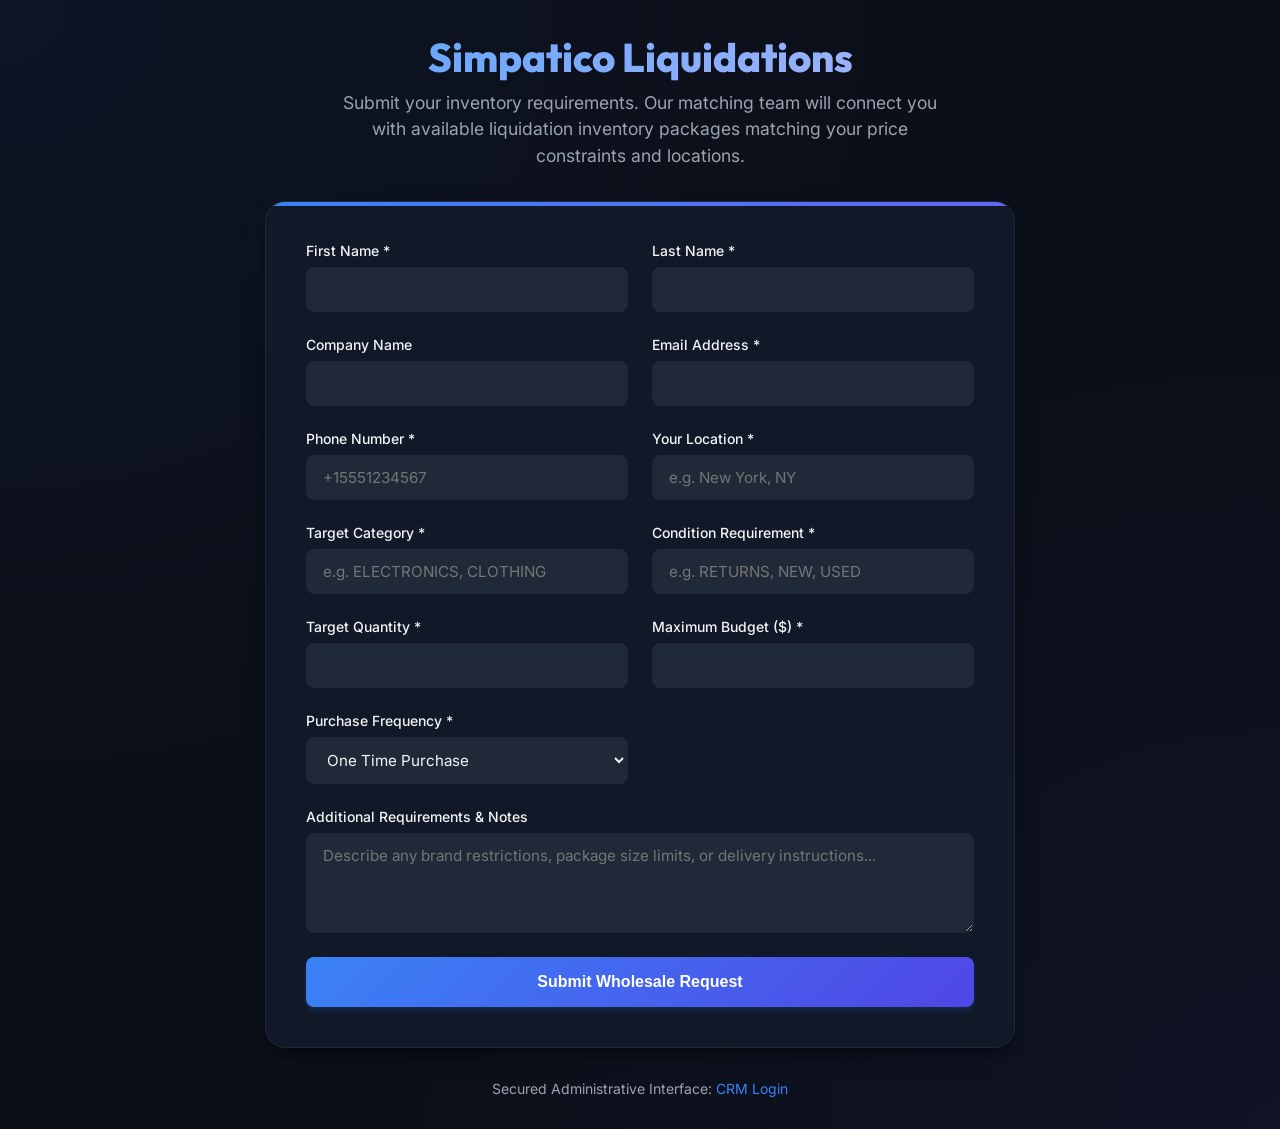
==== src/main/resources/static/index.html @ 5948279e "feat: add admin CRM dashboard and public landing page request form" ====
<!DOCTYPE html>
<html lang="en">
<head>
    <meta charset="UTF-8">
    <meta name="viewport" content="width=device-width, initial-scale=1.0">
    <title>Simpatico Liquidations - Wholesale Inventory Request</title>
    <!-- Modern Google Typography -->
    <link rel="preconnect" href="https://fonts.googleapis.com">
    <link rel="preconnect" href="https://fonts.gstatic.com" crossorigin>
    <link href="https://fonts.googleapis.com/css2?family=Inter:wght@300;400;500;600;700&family=Outfit:wght@400;500;600;700;800&display=swap" rel="stylesheet">
    <style>
        :root {
            --bg-color: #0b0f19;
            --card-bg: #111827;
            --card-border: #1f2937;
            --accent-primary: #3b82f6;
            --accent-glow: rgba(59, 130, 246, 0.15);
            --text-primary: #f3f4f6;
            --text-secondary: #9ca3af;
            --input-bg: #1f2937;
            --success-color: #10b981;
            --error-color: #ef4444;
        }

        * {
            box-sizing: border-box;
            margin: 0;
            padding: 0;
        }

        body {
            font-family: 'Inter', sans-serif;
            background-color: var(--bg-color);
            color: var(--text-primary);
            min-height: 100vh;
            display: flex;
            flex-direction: column;
            align-items: center;
            justify-content: center;
            padding: 2rem 1rem;
            background-image: 
                radial-gradient(at 0% 0%, rgba(59, 130, 246, 0.05) 0px, transparent 50%),
                radial-gradient(at 100% 100%, rgba(99, 102, 241, 0.05) 0px, transparent 50%);
        }

        header {
            text-align: center;
            margin-bottom: 2rem;
            max-width: 600px;
        }

        header h1 {
            font-family: 'Outfit', sans-serif;
            font-size: 2.5rem;
            font-weight: 800;
            background: linear-gradient(135deg, #60a5fa, #a5b4fc);
            -webkit-background-clip: text;
            -webkit-text-fill-color: transparent;
            margin-bottom: 0.5rem;
        }

        header p {
            color: var(--text-secondary);
            font-size: 1.1rem;
            line-height: 1.5;
        }

        .container {
            width: 100%;
            max-width: 750px;
            background-color: var(--card-bg);
            border: 1px solid var(--card-border);
            border-radius: 1.25rem;
            padding: 2.5rem;
            box-shadow: 0 10px 25px -5px rgba(0, 0, 0, 0.3), 0 8px 10px -6px rgba(0, 0, 0, 0.3);
            position: relative;
            overflow: hidden;
        }

        .container::before {
            content: '';
            position: absolute;
            top: 0;
            left: 0;
            width: 100%;
            height: 4px;
            background: linear-gradient(90deg, var(--accent-primary), #6366f1);
        }

        form {
            display: grid;
            grid-template-columns: 1fr 1fr;
            gap: 1.5rem;
        }

        .full-width {
            grid-column: span 2;
        }

        .form-group {
            display: flex;
            flex-direction: column;
            gap: 0.5rem;
        }

        label {
            font-size: 0.875rem;
            font-weight: 500;
            color: var(--text-primary);
        }

        input, select, textarea {
            background-color: var(--input-bg);
            border: 1px solid var(--card-border);
            border-radius: 0.5rem;
            padding: 0.75rem 1rem;
            color: var(--text-primary);
            font-family: inherit;
            font-size: 0.95rem;
            transition: all 0.2s ease-in-out;
            outline: none;
            width: 100%;
        }

        input:focus, select:focus, textarea:focus {
            border-color: var(--accent-primary);
            box-shadow: 0 0 0 3px var(--accent-glow);
        }

        textarea {
            resize: vertical;
            min-height: 100px;
        }

        /* Hidden Honeypot Field for Spam Protection */
        .hidden-honeypot {
            display: none !important;
            visibility: hidden !important;
        }

        button[type="submit"] {
            background: linear-gradient(135deg, var(--accent-primary), #4f46e5);
            color: white;
            border: none;
            border-radius: 0.5rem;
            padding: 1rem;
            font-size: 1rem;
            font-weight: 600;
            cursor: pointer;
            transition: opacity 0.2s ease-in-out, transform 0.1s ease-in-out;
            box-shadow: 0 4px 6px -1px rgba(59, 130, 246, 0.2);
        }

        button[type="submit"]:hover {
            opacity: 0.95;
        }

        button[type="submit"]:active {
            transform: scale(0.98);
        }

        .status-message {
            margin-top: 1.5rem;
            padding: 1rem;
            border-radius: 0.5rem;
            font-weight: 500;
            display: none;
            text-align: center;
        }

        .status-message.success {
            background-color: rgba(16, 185, 129, 0.1);
            color: var(--success-color);
            border: 1px solid rgba(16, 185, 129, 0.2);
            display: block;
        }

        .status-message.error {
            background-color: rgba(239, 68, 68, 0.1);
            color: var(--error-color);
            border: 1px solid rgba(239, 68, 68, 0.2);
            display: block;
        }

        footer {
            margin-top: 2rem;
            text-align: center;
            font-size: 0.875rem;
            color: var(--text-secondary);
        }

        footer a {
            color: var(--accent-primary);
            text-decoration: none;
        }

        footer a:hover {
            text-decoration: underline;
        }

        @media (max-width: 600px) {
            form {
                grid-template-columns: 1fr;
            }
            .full-width {
                grid-column: span 1;
            }
            .container {
                padding: 1.5rem;
            }
        }
    </style>
</head>
<body>

    <header>
        <h1>Simpatico Liquidations</h1>
        <p>Submit your inventory requirements. Our matching team will connect you with available liquidation inventory packages matching your price constraints and locations.</p>
    </header>

    <div class="container">
        <form id="publicLeadForm">
            <div class="form-group">
                <label for="firstName">First Name *</label>
                <input type="text" id="firstName" name="firstName" required maxlength="100">
            </div>

            <div class="form-group">
                <label for="lastName">Last Name *</label>
                <input type="text" id="lastName" name="lastName" required maxlength="100">
            </div>

            <div class="form-group">
                <label for="company">Company Name</label>
                <input type="text" id="company" name="company" maxlength="150">
            </div>

            <div class="form-group">
                <label for="email">Email Address *</label>
                <input type="email" id="email" name="email" required>
            </div>

            <div class="form-group">
                <label for="phone">Phone Number *</label>
                <input type="text" id="phone" name="phone" required placeholder="+15551234567">
            </div>

            <div class="form-group">
                <label for="location">Your Location *</label>
                <input type="text" id="location" name="location" required placeholder="e.g. New York, NY" maxlength="200">
            </div>

            <div class="form-group">
                <label for="inventoryCategory">Target Category *</label>
                <input type="text" id="inventoryCategory" name="inventoryCategory" required placeholder="e.g. ELECTRONICS, CLOTHING" maxlength="100">
            </div>

            <div class="form-group">
                <label for="inventoryCondition">Condition Requirement *</label>
                <input type="text" id="inventoryCondition" name="inventoryCondition" required placeholder="e.g. RETURNS, NEW, USED" maxlength="100">
            </div>

            <div class="form-group">
                <label for="quantity">Target Quantity *</label>
                <input type="number" id="quantity" name="quantity" required min="1">
            </div>

            <div class="form-group">
                <label for="budget">Maximum Budget ($) *</label>
                <input type="number" id="budget" name="budget" required min="1">
            </div>

            <div class="form-group">
                <label for="purchaseFrequency">Purchase Frequency *</label>
                <select id="purchaseFrequency" name="purchaseFrequency" required>
                    <option value="ONE_TIME">One Time Purchase</option>
                    <option value="WEEKLY">Weekly Purchases</option>
                    <option value="MONTHLY">Monthly Purchases</option>
                    <option value="ONGOING">Ongoing Contract</option>
                </select>
            </div>

            <!-- Honeypot field (hidden from users, bot traps) -->
            <div class="form-group hidden-honeypot">
                <label for="faxNumber">Fax Number</label>
                <input type="text" id="faxNumber" name="faxNumber" tabindex="-1" autocomplete="off">
            </div>

            <div class="form-group full-width">
                <label for="additionalRequirements">Additional Requirements & Notes</label>
                <textarea id="additionalRequirements" name="additionalRequirements" placeholder="Describe any brand restrictions, package size limits, or delivery instructions..."></textarea>
            </div>

            <button type="submit" class="full-width">Submit Wholesale Request</button>
        </form>

        <div id="statusMessage" class="status-message"></div>
    </div>

    <footer>
        <p>Secured Administrative Interface: <a href="/admin/index.html">CRM Login</a></p>
    </footer>

    <script>
        document.getElementById('publicLeadForm').addEventListener('submit', async function(e) {
            e.preventDefault();
            
            const statusDiv = document.getElementById('statusMessage');
            statusDiv.className = 'status-message';
            statusDiv.style.display = 'none';

            const payload = {
                firstName: document.getElementById('firstName').value.trim(),
                lastName: document.getElementById('lastName').value.trim(),
                company: document.getElementById('company').value.trim(),
                email: document.getElementById('email').value.trim(),
                phone: document.getElementById('phone').value.trim(),
                location: document.getElementById('location').value.trim(),
                inventoryCategory: document.getElementById('inventoryCategory').value.trim(),
                inventoryCondition: document.getElementById('inventoryCondition').value.trim(),
                quantity: parseInt(document.getElementById('quantity').value, 10),
                budget: parseFloat(document.getElementById('budget').value),
                purchaseFrequency: document.getElementById('purchaseFrequency').value,
                additionalRequirements: document.getElementById('additionalRequirements').value.trim(),
                faxNumber: document.getElementById('faxNumber').value.trim() // Honeypot
            };

            try {
                const response = await fetch('/api/public/leads', {
                    method: 'POST',
                    headers: {
                        'Content-Type': 'application/json'
                    },
                    body: JSON.stringify(payload)
                });

                const data = await response.json();

                if (response.ok) {
                    statusDiv.className = 'status-message success';
                    statusDiv.innerText = 'Request submitted successfully! Our matching team has received your wholesale requirements.';
                    document.getElementById('publicLeadForm').reset();
                } else {
                    statusDiv.className = 'status-message error';
                    statusDiv.innerText = data.message || 'Validation failed. Please verify your fields and submit again.';
                }
            } catch (err) {
                statusDiv.className = 'status-message error';
                statusDiv.innerText = 'Network error occurred. Please check your connection and try again.';
            }
        });
    </script>
</body>
</html>
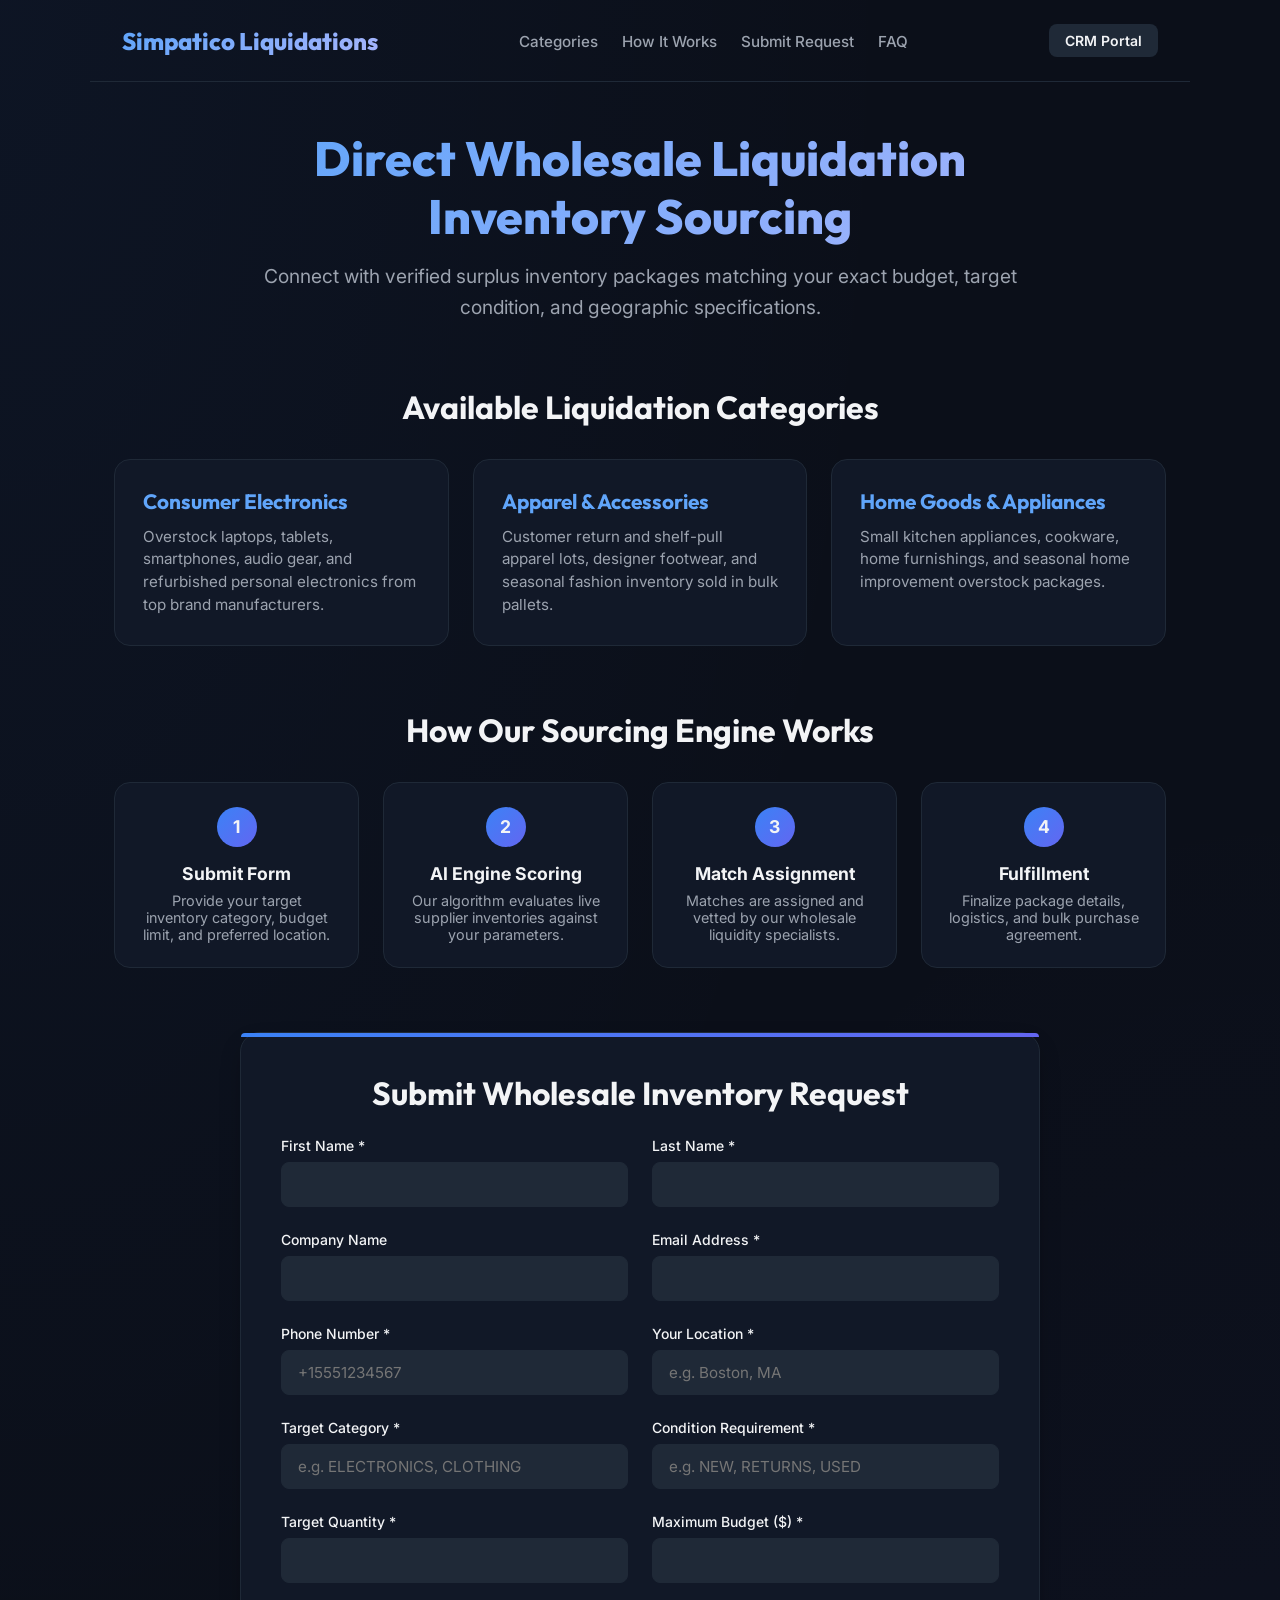
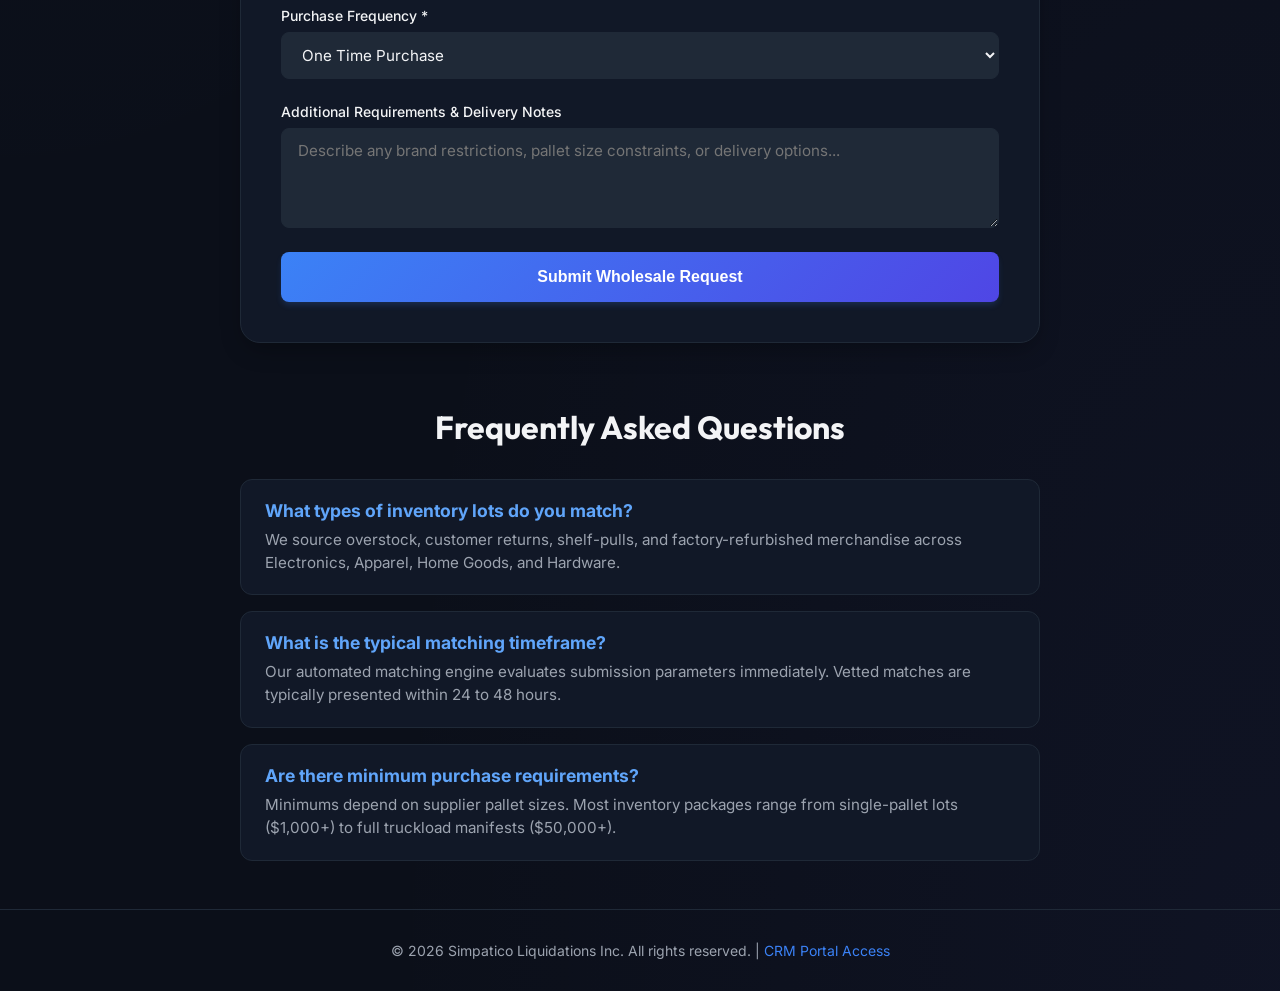
==== commit d9d45da3: "chore: deploy production website" ====
--- a/src/main/resources/static/index.html
+++ b/src/main/resources/static/index.html
@@ -3,11 +3,26 @@
 <head>
     <meta charset="UTF-8">
     <meta name="viewport" content="width=device-width, initial-scale=1.0">
-    <title>Simpatico Liquidations - Wholesale Inventory Request</title>
-    <!-- Modern Google Typography -->
+    <title>Simpatico Liquidations | Premium Wholesale Inventory & Liquidation Sourcing</title>
+    
+    <!-- Primary Meta Tags & SEO -->
+    <meta name="title" content="Simpatico Liquidations | Premium Wholesale Inventory & Liquidation Sourcing">
+    <meta name="description" content="Connect directly with verified wholesale liquidation packages. Submit your inventory constraints to access surplus electronics, apparel, and general merchandise at deep discount rates.">
+    <meta name="keywords" content="wholesale liquidations, surplus inventory, bulk electronics, overstock apparel, liquidation pallets, B2B inventory sourcing">
+    <meta name="robots" content="index, follow">
+    <link rel="canonical" href="https://simpaticoliquidations.com/">
+
+    <!-- Open Graph / Facebook -->
+    <meta property="og:type" content="website">
+    <meta property="og:url" content="https://simpaticoliquidations.com/">
+    <meta property="og:title" content="Simpatico Liquidations | Premium Wholesale Inventory Sourcing">
+    <meta property="og:description" content="Direct wholesale liquidation inventory sourcing for bulk buyers, distributors, and online retailers.">
+
+    <!-- Google Fonts -->
     <link rel="preconnect" href="https://fonts.googleapis.com">
     <link rel="preconnect" href="https://fonts.gstatic.com" crossorigin>
     <link href="https://fonts.googleapis.com/css2?family=Inter:wght@300;400;500;600;700&family=Outfit:wght@400;500;600;700;800&display=swap" rel="stylesheet">
+    
     <style>
         :root {
             --bg-color: #0b0f19;
@@ -36,48 +51,193 @@
             display: flex;
             flex-direction: column;
             align-items: center;
-            justify-content: center;
-            padding: 2rem 1rem;
+            padding: 0;
             background-image: 
                 radial-gradient(at 0% 0%, rgba(59, 130, 246, 0.05) 0px, transparent 50%),
                 radial-gradient(at 100% 100%, rgba(99, 102, 241, 0.05) 0px, transparent 50%);
         }
 
-        header {
-            text-align: center;
-            margin-bottom: 2rem;
-            max-width: 600px;
-        }
-
-        header h1 {
+        /* Navigation Bar */
+        nav {
+            width: 100%;
+            max-width: 1100px;
+            display: flex;
+            justify-content: space-between;
+            align-items: center;
+            padding: 1.5rem 2rem;
+            border-bottom: 1px solid var(--card-border);
+        }
+
+        .logo {
             font-family: 'Outfit', sans-serif;
-            font-size: 2.5rem;
+            font-size: 1.5rem;
             font-weight: 800;
             background: linear-gradient(135deg, #60a5fa, #a5b4fc);
             -webkit-background-clip: text;
             -webkit-text-fill-color: transparent;
-            margin-bottom: 0.5rem;
+            text-decoration: none;
+        }
+
+        .nav-links {
+            display: flex;
+            gap: 1.5rem;
+            list-style: none;
+        }
+
+        .nav-links a {
+            color: var(--text-secondary);
+            text-decoration: none;
+            font-size: 0.95rem;
+            font-weight: 500;
+            transition: color 0.2s ease;
+        }
+
+        .nav-links a:hover {
+            color: var(--text-primary);
+        }
+
+        .nav-btn {
+            background-color: var(--card-border);
+            color: var(--text-primary);
+            padding: 0.5rem 1rem;
+            border-radius: 0.5rem;
+            text-decoration: none;
+            font-size: 0.875rem;
+            font-weight: 600;
+            transition: background 0.2s ease;
+        }
+
+        .nav-btn:hover {
+            background-color: var(--accent-primary);
+        }
+
+        /* Main Container */
+        main {
+            width: 100%;
+            max-width: 1100px;
+            padding: 3rem 1.5rem;
+            display: flex;
+            flex-direction: column;
+            gap: 4rem;
+        }
+
+        header {
+            text-align: center;
+            max-width: 800px;
+            margin: 0 auto;
+        }
+
+        header h1 {
+            font-family: 'Outfit', sans-serif;
+            font-size: 3rem;
+            font-weight: 800;
+            line-height: 1.2;
+            background: linear-gradient(135deg, #60a5fa, #a5b4fc);
+            -webkit-background-clip: text;
+            -webkit-text-fill-color: transparent;
+            margin-bottom: 1rem;
         }
 
         header p {
             color: var(--text-secondary);
+            font-size: 1.2rem;
+            line-height: 1.6;
+        }
+
+        /* Category Grid Section */
+        .section-title {
+            font-family: 'Outfit', sans-serif;
+            font-size: 2rem;
+            font-weight: 700;
+            text-align: center;
+            margin-bottom: 2rem;
+        }
+
+        .grid-3 {
+            display: grid;
+            grid-template-columns: repeat(auto-fit, minmax(300px, 1fr));
+            gap: 1.5rem;
+        }
+
+        .card {
+            background-color: var(--card-bg);
+            border: 1px solid var(--card-border);
+            border-radius: 1rem;
+            padding: 1.75rem;
+            transition: transform 0.2s ease, border-color 0.2s ease;
+        }
+
+        .card:hover {
+            transform: translateY(-4px);
+            border-color: var(--accent-primary);
+        }
+
+        .card h3 {
+            font-family: 'Outfit', sans-serif;
+            font-size: 1.3rem;
+            margin-bottom: 0.75rem;
+            color: #60a5fa;
+        }
+
+        .card p {
+            color: var(--text-secondary);
+            font-size: 0.95rem;
+            line-height: 1.5;
+        }
+
+        /* Process Steps Section */
+        .steps-grid {
+            display: grid;
+            grid-template-columns: repeat(auto-fit, minmax(220px, 1fr));
+            gap: 1.5rem;
+        }
+
+        .step-card {
+            background-color: var(--card-bg);
+            border: 1px solid var(--card-border);
+            border-radius: 1rem;
+            padding: 1.5rem;
+            text-align: center;
+            position: relative;
+        }
+
+        .step-number {
+            width: 40px;
+            height: 40px;
+            background: linear-gradient(135deg, var(--accent-primary), #6366f1);
+            border-radius: 50%;
+            display: flex;
+            align-items: center;
+            justify-content: center;
+            font-weight: 700;
             font-size: 1.1rem;
-            line-height: 1.5;
-        }
-
-        .container {
-            width: 100%;
-            max-width: 750px;
+            margin: 0 auto 1rem auto;
+        }
+
+        .step-card h4 {
+            font-size: 1.1rem;
+            margin-bottom: 0.5rem;
+        }
+
+        .step-card p {
+            color: var(--text-secondary);
+            font-size: 0.9rem;
+        }
+
+        /* Form Container */
+        .form-section {
             background-color: var(--card-bg);
             border: 1px solid var(--card-border);
             border-radius: 1.25rem;
             padding: 2.5rem;
-            box-shadow: 0 10px 25px -5px rgba(0, 0, 0, 0.3), 0 8px 10px -6px rgba(0, 0, 0, 0.3);
+            box-shadow: 0 10px 25px -5px rgba(0, 0, 0, 0.3);
             position: relative;
-            overflow: hidden;
-        }
-
-        .container::before {
+            max-width: 800px;
+            margin: 0 auto;
+            width: 100%;
+        }
+
+        .form-section::before {
             content: '';
             position: absolute;
             top: 0;
@@ -85,6 +245,7 @@
             width: 100%;
             height: 4px;
             background: linear-gradient(90deg, var(--accent-primary), #6366f1);
+            border-radius: 1.25rem 1.25rem 0 0;
         }
 
         form {
@@ -132,7 +293,7 @@
             min-height: 100px;
         }
 
-        /* Hidden Honeypot Field for Spam Protection */
+        /* Hidden Honeypot Field */
         .hidden-honeypot {
             display: none !important;
             visibility: hidden !important;
@@ -182,11 +343,43 @@
             display: block;
         }
 
+        /* FAQ Section */
+        .faq-list {
+            display: flex;
+            flex-direction: column;
+            gap: 1rem;
+            max-width: 800px;
+            margin: 0 auto;
+            width: 100%;
+        }
+
+        .faq-item {
+            background-color: var(--card-bg);
+            border: 1px solid var(--card-border);
+            border-radius: 0.75rem;
+            padding: 1.25rem 1.5rem;
+        }
+
+        .faq-item h4 {
+            font-size: 1.1rem;
+            color: #60a5fa;
+            margin-bottom: 0.5rem;
+        }
+
+        .faq-item p {
+            color: var(--text-secondary);
+            font-size: 0.95rem;
+            line-height: 1.5;
+        }
+
         footer {
-            margin-top: 2rem;
+            width: 100%;
+            border-top: 1px solid var(--card-border);
+            padding: 2rem;
             text-align: center;
             font-size: 0.875rem;
             color: var(--text-secondary);
+            margin-top: auto;
         }
 
         footer a {
@@ -198,14 +391,22 @@
             text-decoration: underline;
         }
 
-        @media (max-width: 600px) {
+        @media (max-width: 768px) {
+            nav {
+                flex-direction: column;
+                gap: 1rem;
+                padding: 1rem;
+            }
+            header h1 {
+                font-size: 2.2rem;
+            }
             form {
                 grid-template-columns: 1fr;
             }
             .full-width {
                 grid-column: span 1;
             }
-            .container {
+            .form-section {
                 padding: 1.5rem;
             }
         }
@@ -213,92 +414,173 @@
 </head>
 <body>
 
-    <header>
-        <h1>Simpatico Liquidations</h1>
-        <p>Submit your inventory requirements. Our matching team will connect you with available liquidation inventory packages matching your price constraints and locations.</p>
-    </header>
-
-    <div class="container">
-        <form id="publicLeadForm">
-            <div class="form-group">
-                <label for="firstName">First Name *</label>
-                <input type="text" id="firstName" name="firstName" required maxlength="100">
+    <nav>
+        <a href="#" class="logo">Simpatico Liquidations</a>
+        <ul class="nav-links">
+            <li><a href="#categories">Categories</a></li>
+            <li><a href="#process">How It Works</a></li>
+            <li><a href="#request">Submit Request</a></li>
+            <li><a href="#faq">FAQ</a></li>
+        </ul>
+        <a href="/admin/index.html" class="nav-btn">CRM Portal</a>
+    </nav>
+
+    <main>
+        <!-- Hero Section -->
+        <header>
+            <h1>Direct Wholesale Liquidation Inventory Sourcing</h1>
+            <p>Connect with verified surplus inventory packages matching your exact budget, target condition, and geographic specifications.</p>
+        </header>
+
+        <!-- Categories Section -->
+        <section id="categories">
+            <h2 class="section-title">Available Liquidation Categories</h2>
+            <div class="grid-3">
+                <div class="card">
+                    <h3>Consumer Electronics</h3>
+                    <p>Overstock laptops, tablets, smartphones, audio gear, and refurbished personal electronics from top brand manufacturers.</p>
+                </div>
+                <div class="card">
+                    <h3>Apparel & Accessories</h3>
+                    <p>Customer return and shelf-pull apparel lots, designer footwear, and seasonal fashion inventory sold in bulk pallets.</p>
+                </div>
+                <div class="card">
+                    <h3>Home Goods & Appliances</h3>
+                    <p>Small kitchen appliances, cookware, home furnishings, and seasonal home improvement overstock packages.</p>
+                </div>
             </div>
-
-            <div class="form-group">
-                <label for="lastName">Last Name *</label>
-                <input type="text" id="lastName" name="lastName" required maxlength="100">
+        </section>
+
+        <!-- Process Section -->
+        <section id="process">
+            <h2 class="section-title">How Our Sourcing Engine Works</h2>
+            <div class="steps-grid">
+                <div class="step-card">
+                    <div class="step-number">1</div>
+                    <h4>Submit Form</h4>
+                    <p>Provide your target inventory category, budget limit, and preferred location.</p>
+                </div>
+                <div class="step-card">
+                    <div class="step-number">2</div>
+                    <h4>AI Engine Scoring</h4>
+                    <p>Our algorithm evaluates live supplier inventories against your parameters.</p>
+                </div>
+                <div class="step-card">
+                    <div class="step-number">3</div>
+                    <h4>Match Assignment</h4>
+                    <p>Matches are assigned and vetted by our wholesale liquidity specialists.</p>
+                </div>
+                <div class="step-card">
+                    <div class="step-number">4</div>
+                    <h4>Fulfillment</h4>
+                    <p>Finalize package details, logistics, and bulk purchase agreement.</p>
+                </div>
             </div>
-
-            <div class="form-group">
-                <label for="company">Company Name</label>
-                <input type="text" id="company" name="company" maxlength="150">
+        </section>
+
+        <!-- Lead Form Section -->
+        <section id="request" class="form-section">
+            <h2 class="section-title" style="margin-bottom: 1.5rem;">Submit Wholesale Inventory Request</h2>
+            <form id="publicLeadForm">
+                <div class="form-group">
+                    <label for="firstName">First Name *</label>
+                    <input type="text" id="firstName" name="firstName" required maxlength="50">
+                </div>
+
+                <div class="form-group">
+                    <label for="lastName">Last Name *</label>
+                    <input type="text" id="lastName" name="lastName" required maxlength="50">
+                </div>
+
+                <div class="form-group">
+                    <label for="company">Company Name</label>
+                    <input type="text" id="company" name="company" maxlength="100">
+                </div>
+
+                <div class="form-group">
+                    <label for="email">Email Address *</label>
+                    <input type="email" id="email" name="email" required maxlength="100">
+                </div>
+
+                <div class="form-group">
+                    <label for="phone">Phone Number *</label>
+                    <input type="text" id="phone" name="phone" required placeholder="+15551234567" maxlength="20">
+                </div>
+
+                <div class="form-group">
+                    <label for="location">Your Location *</label>
+                    <input type="text" id="location" name="location" required placeholder="e.g. Boston, MA" maxlength="100">
+                </div>
+
+                <div class="form-group">
+                    <label for="inventoryCategory">Target Category *</label>
+                    <input type="text" id="inventoryCategory" name="inventoryCategory" required placeholder="e.g. ELECTRONICS, CLOTHING" maxlength="50">
+                </div>
+
+                <div class="form-group">
+                    <label for="inventoryCondition">Condition Requirement *</label>
+                    <input type="text" id="inventoryCondition" name="inventoryCondition" required placeholder="e.g. NEW, RETURNS, USED" maxlength="50">
+                </div>
+
+                <div class="form-group">
+                    <label for="quantity">Target Quantity *</label>
+                    <input type="number" id="quantity" name="quantity" required min="1">
+                </div>
+
+                <div class="form-group">
+                    <label for="budget">Maximum Budget ($) *</label>
+                    <input type="number" id="budget" name="budget" required min="1">
+                </div>
+
+                <div class="form-group full-width">
+                    <label for="purchaseFrequency">Purchase Frequency *</label>
+                    <select id="purchaseFrequency" name="purchaseFrequency" required>
+                        <option value="ONCE_OFF">One Time Purchase</option>
+                        <option value="WEEKLY">Weekly Purchases</option>
+                        <option value="MONTHLY">Monthly Purchases</option>
+                        <option value="ONGOING">Ongoing Contract</option>
+                    </select>
+                </div>
+
+                <!-- Honeypot field (hidden from users, bot trap) -->
+                <div class="form-group hidden-honeypot">
+                    <label for="faxNumber">Fax Number</label>
+                    <input type="text" id="faxNumber" name="faxNumber" tabindex="-1" autocomplete="off">
+                </div>
+
+                <div class="form-group full-width">
+                    <label for="additionalRequirements">Additional Requirements & Delivery Notes</label>
+                    <textarea id="additionalRequirements" name="additionalRequirements" placeholder="Describe any brand restrictions, pallet size constraints, or delivery options..."></textarea>
+                </div>
+
+                <button type="submit" class="full-width">Submit Wholesale Request</button>
+            </form>
+
+            <div id="statusMessage" class="status-message"></div>
+        </section>
+
+        <!-- FAQ Section -->
+        <section id="faq">
+            <h2 class="section-title">Frequently Asked Questions</h2>
+            <div class="faq-list">
+                <div class="faq-item">
+                    <h4>What types of inventory lots do you match?</h4>
+                    <p>We source overstock, customer returns, shelf-pulls, and factory-refurbished merchandise across Electronics, Apparel, Home Goods, and Hardware.</p>
+                </div>
+                <div class="faq-item">
+                    <h4>What is the typical matching timeframe?</h4>
+                    <p>Our automated matching engine evaluates submission parameters immediately. Vetted matches are typically presented within 24 to 48 hours.</p>
+                </div>
+                <div class="faq-item">
+                    <h4>Are there minimum purchase requirements?</h4>
+                    <p>Minimums depend on supplier pallet sizes. Most inventory packages range from single-pallet lots ($1,000+) to full truckload manifests ($50,000+).</p>
+                </div>
             </div>
-
-            <div class="form-group">
-                <label for="email">Email Address *</label>
-                <input type="email" id="email" name="email" required>
-            </div>
-
-            <div class="form-group">
-                <label for="phone">Phone Number *</label>
-                <input type="text" id="phone" name="phone" required placeholder="+15551234567">
-            </div>
-
-            <div class="form-group">
-                <label for="location">Your Location *</label>
-                <input type="text" id="location" name="location" required placeholder="e.g. New York, NY" maxlength="200">
-            </div>
-
-            <div class="form-group">
-                <label for="inventoryCategory">Target Category *</label>
-                <input type="text" id="inventoryCategory" name="inventoryCategory" required placeholder="e.g. ELECTRONICS, CLOTHING" maxlength="100">
-            </div>
-
-            <div class="form-group">
-                <label for="inventoryCondition">Condition Requirement *</label>
-                <input type="text" id="inventoryCondition" name="inventoryCondition" required placeholder="e.g. RETURNS, NEW, USED" maxlength="100">
-            </div>
-
-            <div class="form-group">
-                <label for="quantity">Target Quantity *</label>
-                <input type="number" id="quantity" name="quantity" required min="1">
-            </div>
-
-            <div class="form-group">
-                <label for="budget">Maximum Budget ($) *</label>
-                <input type="number" id="budget" name="budget" required min="1">
-            </div>
-
-            <div class="form-group">
-                <label for="purchaseFrequency">Purchase Frequency *</label>
-                <select id="purchaseFrequency" name="purchaseFrequency" required>
-                    <option value="ONE_TIME">One Time Purchase</option>
-                    <option value="WEEKLY">Weekly Purchases</option>
-                    <option value="MONTHLY">Monthly Purchases</option>
-                    <option value="ONGOING">Ongoing Contract</option>
-                </select>
-            </div>
-
-            <!-- Honeypot field (hidden from users, bot traps) -->
-            <div class="form-group hidden-honeypot">
-                <label for="faxNumber">Fax Number</label>
-                <input type="text" id="faxNumber" name="faxNumber" tabindex="-1" autocomplete="off">
-            </div>
-
-            <div class="form-group full-width">
-                <label for="additionalRequirements">Additional Requirements & Notes</label>
-                <textarea id="additionalRequirements" name="additionalRequirements" placeholder="Describe any brand restrictions, package size limits, or delivery instructions..."></textarea>
-            </div>
-
-            <button type="submit" class="full-width">Submit Wholesale Request</button>
-        </form>
-
-        <div id="statusMessage" class="status-message"></div>
-    </div>
+        </section>
+    </main>
 
     <footer>
-        <p>Secured Administrative Interface: <a href="/admin/index.html">CRM Login</a></p>
+        <p>&copy; 2026 Simpatico Liquidations Inc. All rights reserved. | <a href="/admin/index.html">CRM Portal Access</a></p>
     </footer>
 
     <script>
@@ -312,21 +594,24 @@
             const payload = {
                 firstName: document.getElementById('firstName').value.trim(),
                 lastName: document.getElementById('lastName').value.trim(),
-                company: document.getElementById('company').value.trim(),
+                companyName: document.getElementById('company').value.trim(),
                 email: document.getElementById('email').value.trim(),
                 phone: document.getElementById('phone').value.trim(),
-                location: document.getElementById('location').value.trim(),
+                preferredGeographicArea: document.getElementById('location').value.trim(),
                 inventoryCategory: document.getElementById('inventoryCategory').value.trim(),
                 inventoryCondition: document.getElementById('inventoryCondition').value.trim(),
-                quantity: parseInt(document.getElementById('quantity').value, 10),
+                requestedQuantity: parseInt(document.getElementById('quantity').value, 10),
                 budget: parseFloat(document.getElementById('budget').value),
                 purchaseFrequency: document.getElementById('purchaseFrequency').value,
                 additionalRequirements: document.getElementById('additionalRequirements').value.trim(),
                 faxNumber: document.getElementById('faxNumber').value.trim() // Honeypot
             };
 
+            // Dynamically resolve API endpoint: uses relative /api/public/leads (proxied by Netlify or local server)
+            const apiEndpoint = '/api/public/leads';
+
             try {
-                const response = await fetch('/api/public/leads', {
+                const response = await fetch(apiEndpoint, {
                     method: 'POST',
                     headers: {
                         'Content-Type': 'application/json'
@@ -338,15 +623,20 @@
 
                 if (response.ok) {
                     statusDiv.className = 'status-message success';
-                    statusDiv.innerText = 'Request submitted successfully! Our matching team has received your wholesale requirements.';
+                    statusDiv.innerText = 'Request submitted successfully! Our wholesale matching team has received your inquiry.';
                     document.getElementById('publicLeadForm').reset();
                 } else {
                     statusDiv.className = 'status-message error';
-                    statusDiv.innerText = data.message || 'Validation failed. Please verify your fields and submit again.';
+                    if (data.errors && Array.isArray(data.errors)) {
+                        const errorMsgs = data.errors.map(err => `${err.field}: ${err.message}`).join(', ');
+                        statusDiv.innerText = `Validation error: ${errorMsgs}`;
+                    } else {
+                        statusDiv.innerText = data.message || 'Validation failed. Please check input parameters and try again.';
+                    }
                 }
             } catch (err) {
                 statusDiv.className = 'status-message error';
-                statusDiv.innerText = 'Network error occurred. Please check your connection and try again.';
+                statusDiv.innerText = 'Network error occurred connecting to matching engine. Please try again.';
             }
         });
     </script>
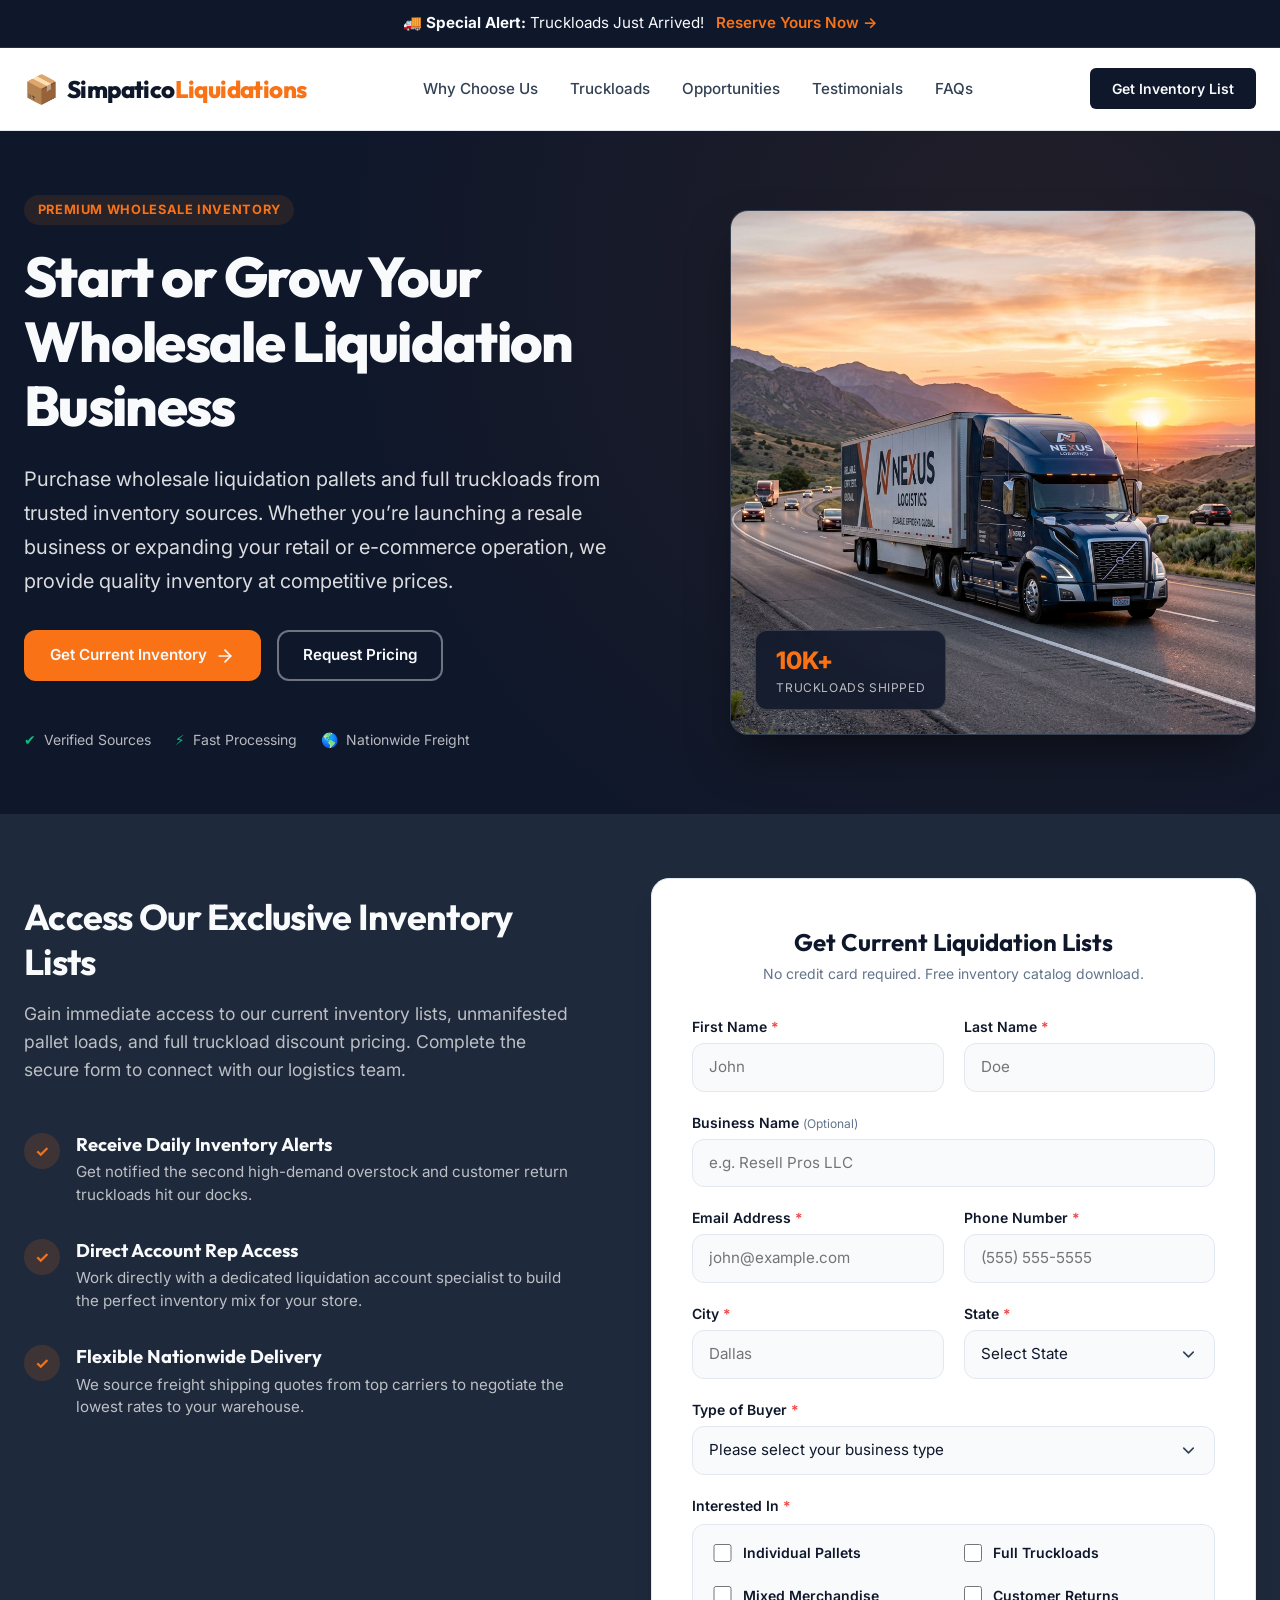
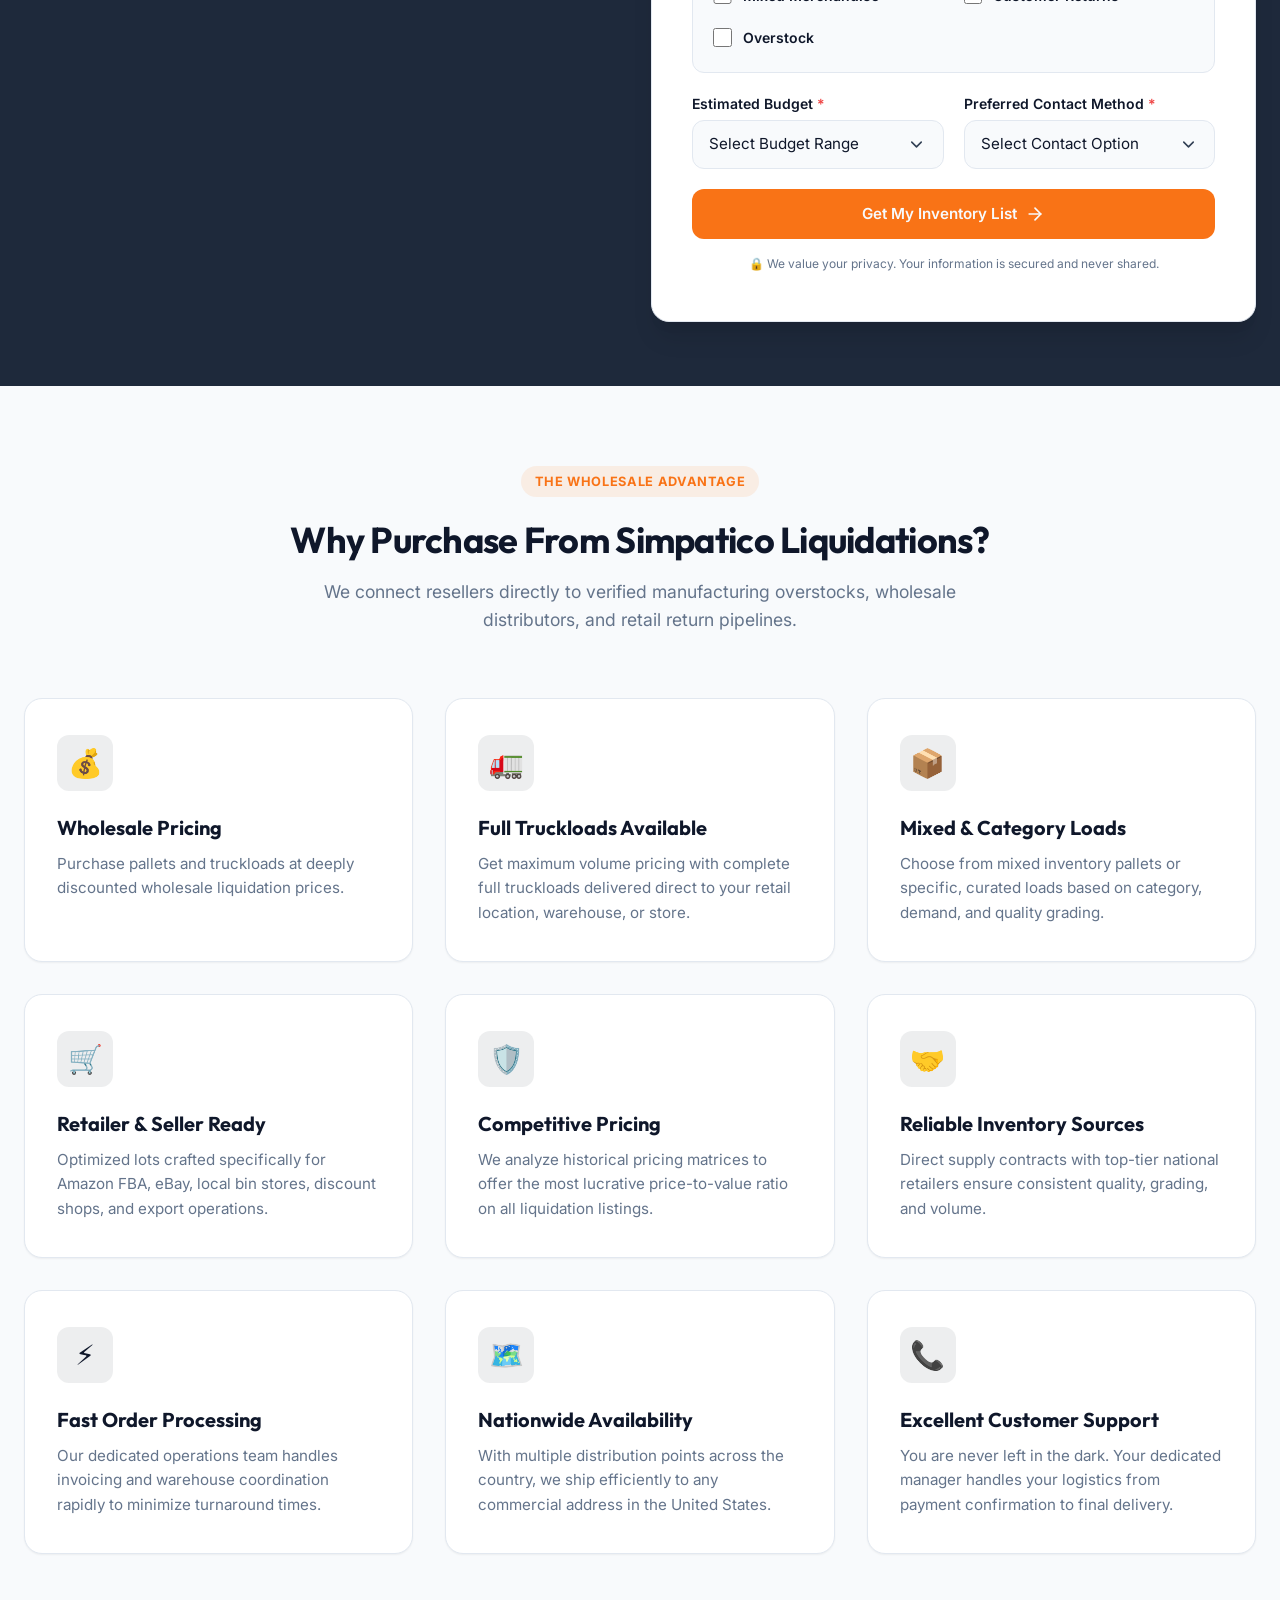
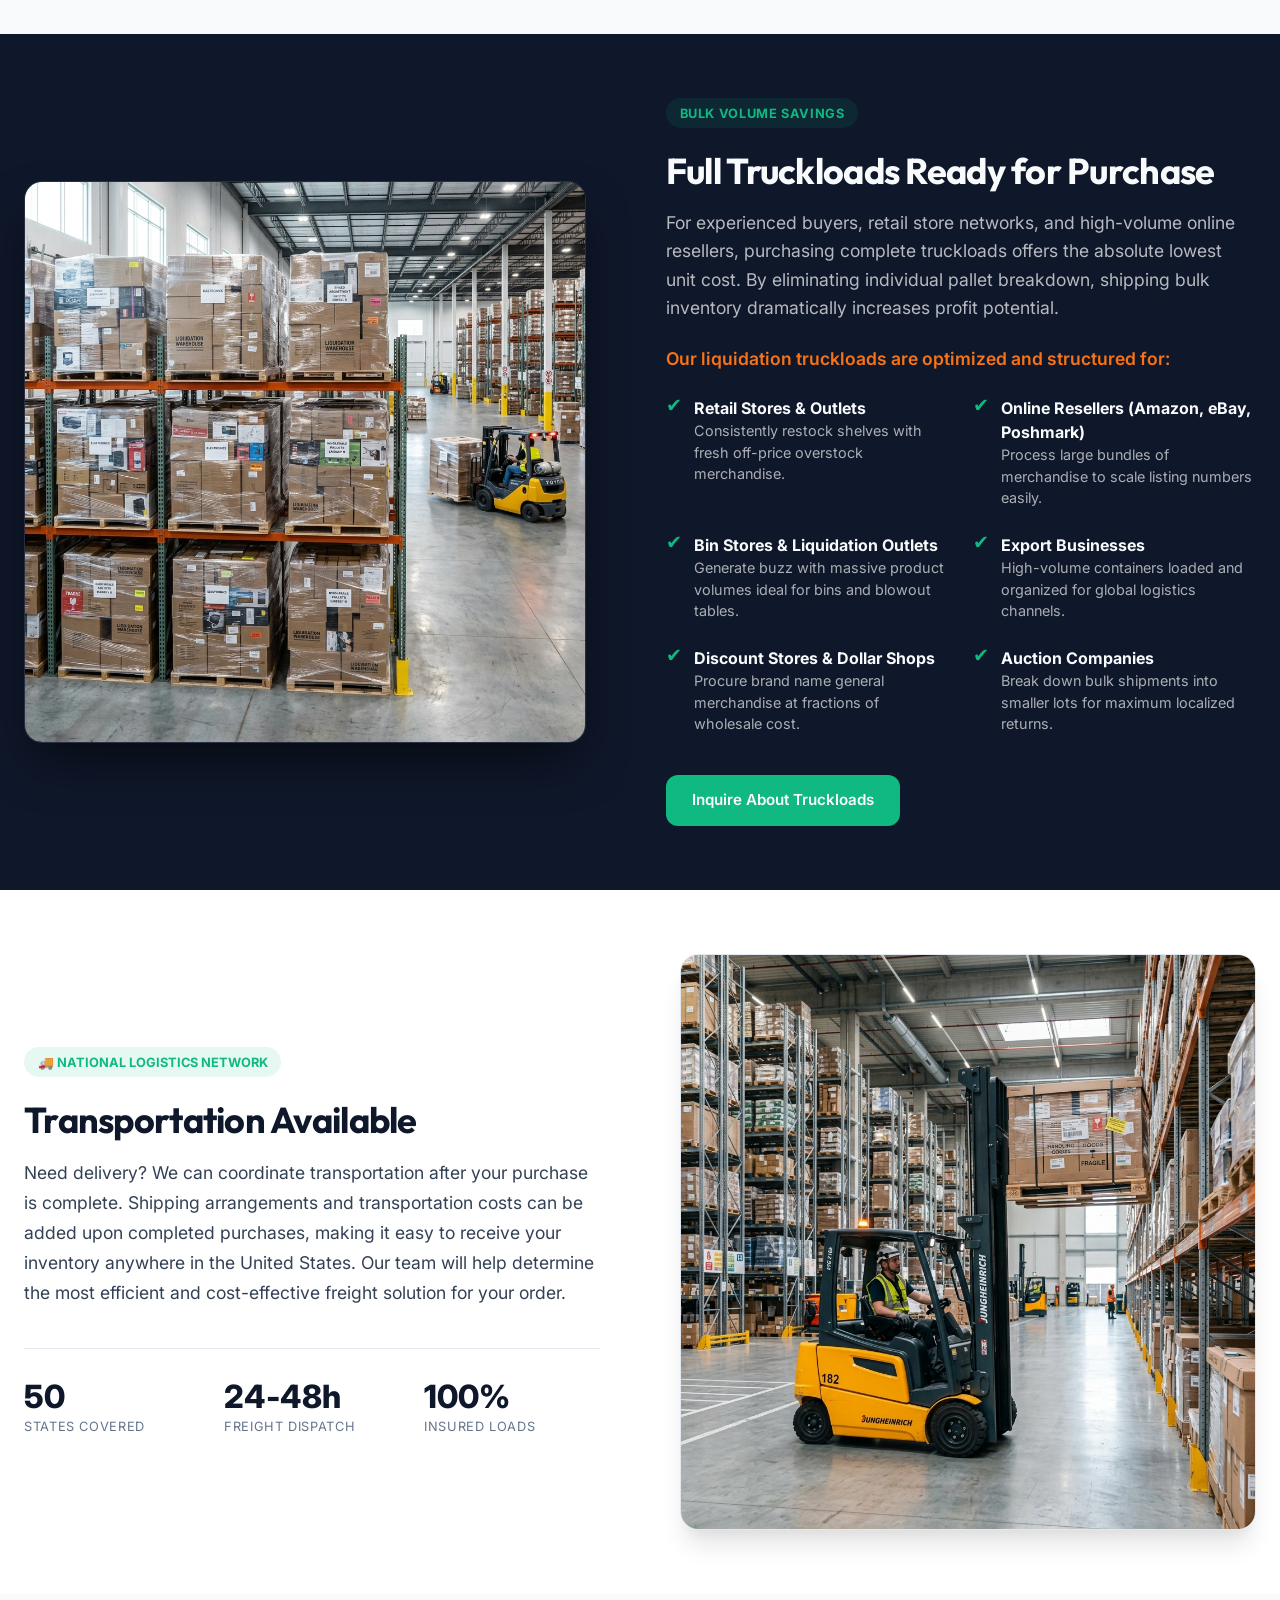
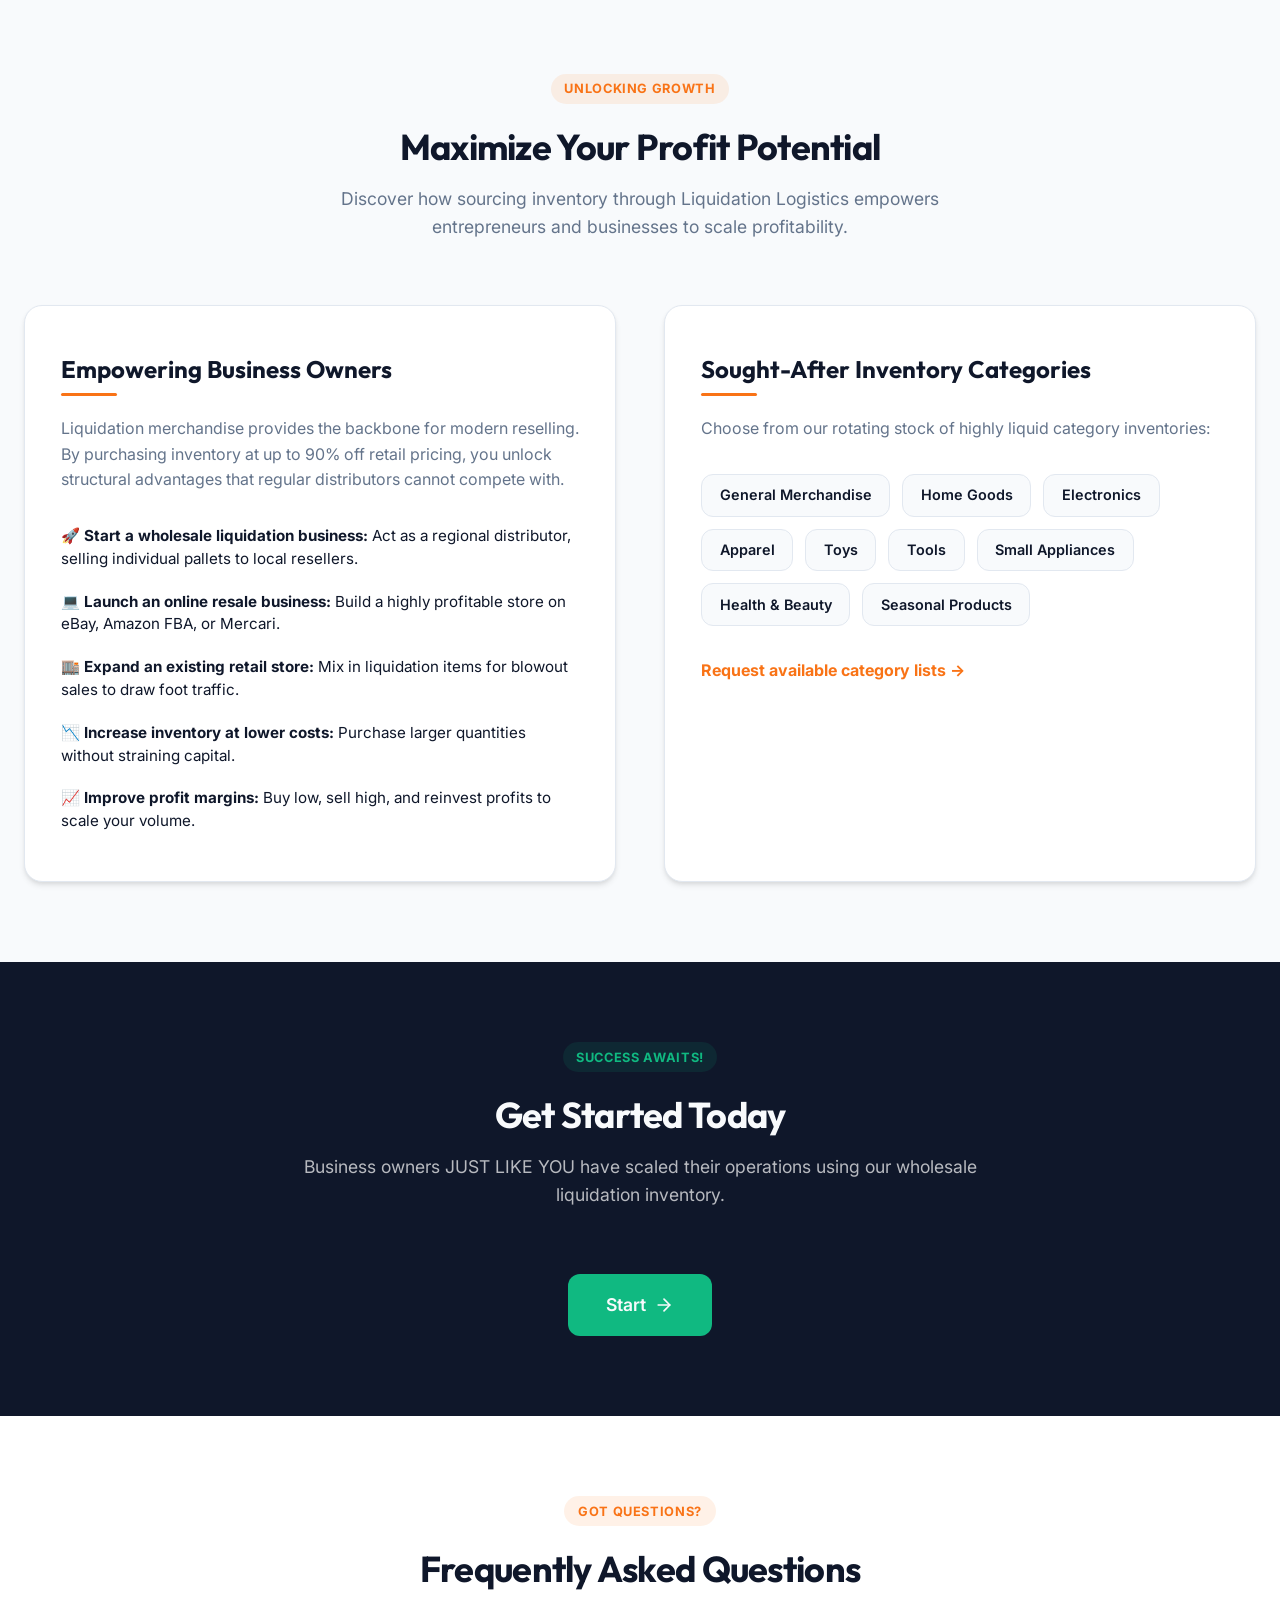
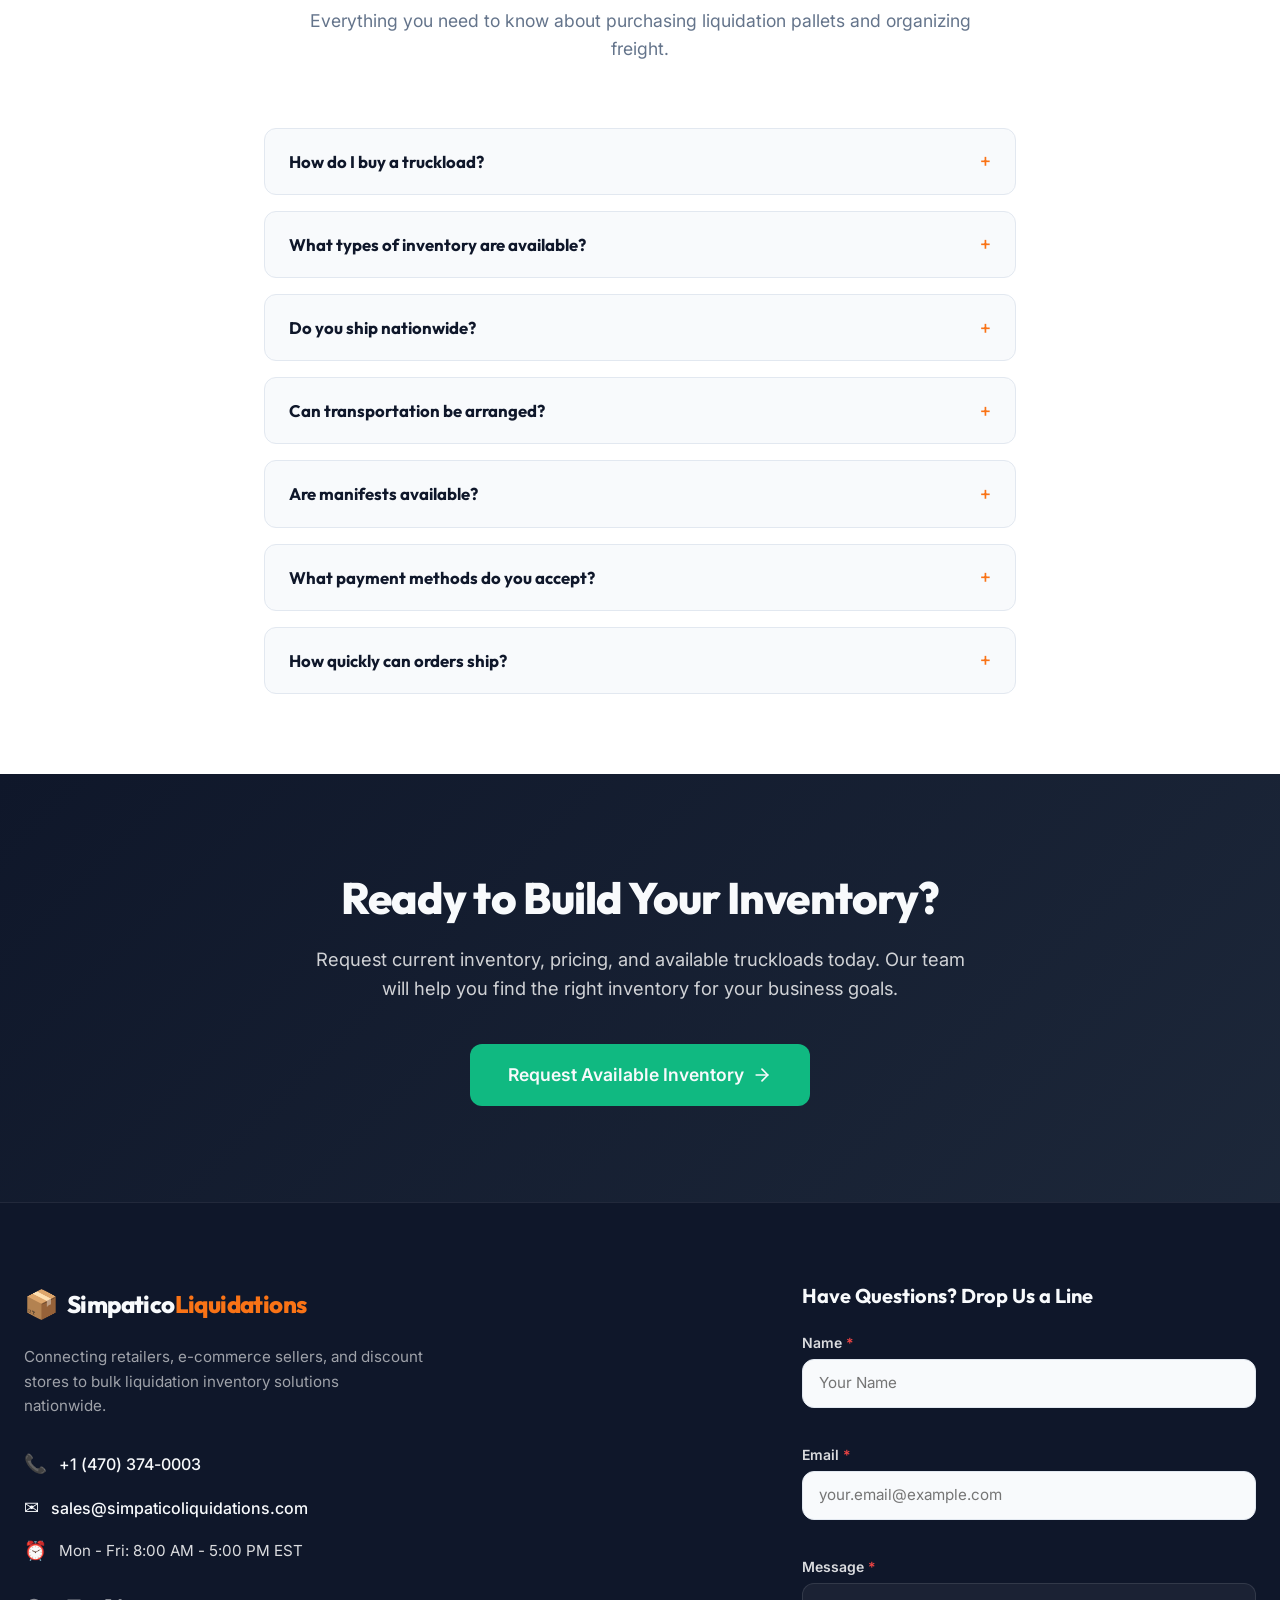
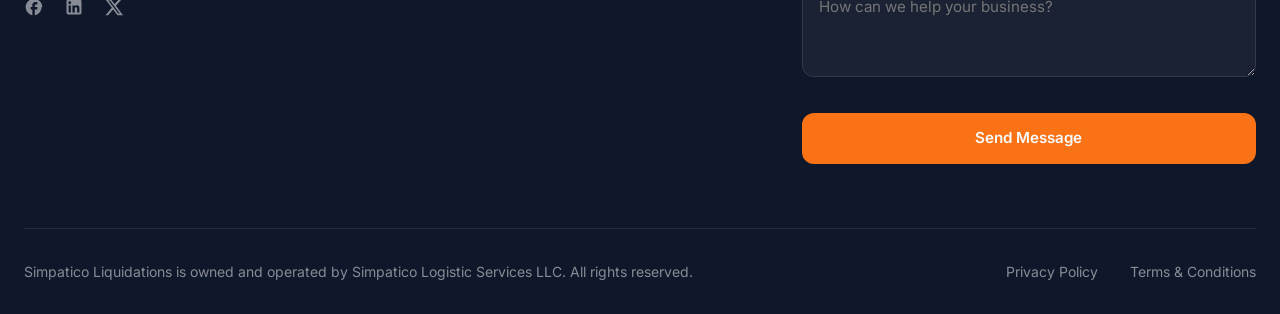
==== commit 6e3ec5cd: "feat: connect landing page leads to crm pipeline" ====
--- a/src/main/resources/static/index.html
+++ b/src/main/resources/static/index.html
@@ -1,644 +1,698 @@
 <!DOCTYPE html>
 <html lang="en">
 <head>
-    <meta charset="UTF-8">
-    <meta name="viewport" content="width=device-width, initial-scale=1.0">
-    <title>Simpatico Liquidations | Premium Wholesale Inventory & Liquidation Sourcing</title>
-    
-    <!-- Primary Meta Tags & SEO -->
-    <meta name="title" content="Simpatico Liquidations | Premium Wholesale Inventory & Liquidation Sourcing">
-    <meta name="description" content="Connect directly with verified wholesale liquidation packages. Submit your inventory constraints to access surplus electronics, apparel, and general merchandise at deep discount rates.">
-    <meta name="keywords" content="wholesale liquidations, surplus inventory, bulk electronics, overstock apparel, liquidation pallets, B2B inventory sourcing">
-    <meta name="robots" content="index, follow">
-    <link rel="canonical" href="https://simpaticoliquidations.com/">
-
-    <!-- Open Graph / Facebook -->
-    <meta property="og:type" content="website">
-    <meta property="og:url" content="https://simpaticoliquidations.com/">
-    <meta property="og:title" content="Simpatico Liquidations | Premium Wholesale Inventory Sourcing">
-    <meta property="og:description" content="Direct wholesale liquidation inventory sourcing for bulk buyers, distributors, and online retailers.">
-
-    <!-- Google Fonts -->
-    <link rel="preconnect" href="https://fonts.googleapis.com">
-    <link rel="preconnect" href="https://fonts.gstatic.com" crossorigin>
-    <link href="https://fonts.googleapis.com/css2?family=Inter:wght@300;400;500;600;700&family=Outfit:wght@400;500;600;700;800&display=swap" rel="stylesheet">
-    
-    <style>
-        :root {
-            --bg-color: #0b0f19;
-            --card-bg: #111827;
-            --card-border: #1f2937;
-            --accent-primary: #3b82f6;
-            --accent-glow: rgba(59, 130, 246, 0.15);
-            --text-primary: #f3f4f6;
-            --text-secondary: #9ca3af;
-            --input-bg: #1f2937;
-            --success-color: #10b981;
-            --error-color: #ef4444;
-        }
-
-        * {
-            box-sizing: border-box;
-            margin: 0;
-            padding: 0;
-        }
-
-        body {
-            font-family: 'Inter', sans-serif;
-            background-color: var(--bg-color);
-            color: var(--text-primary);
-            min-height: 100vh;
-            display: flex;
-            flex-direction: column;
-            align-items: center;
-            padding: 0;
-            background-image: 
-                radial-gradient(at 0% 0%, rgba(59, 130, 246, 0.05) 0px, transparent 50%),
-                radial-gradient(at 100% 100%, rgba(99, 102, 241, 0.05) 0px, transparent 50%);
-        }
-
-        /* Navigation Bar */
-        nav {
-            width: 100%;
-            max-width: 1100px;
-            display: flex;
-            justify-content: space-between;
-            align-items: center;
-            padding: 1.5rem 2rem;
-            border-bottom: 1px solid var(--card-border);
-        }
-
-        .logo {
-            font-family: 'Outfit', sans-serif;
-            font-size: 1.5rem;
-            font-weight: 800;
-            background: linear-gradient(135deg, #60a5fa, #a5b4fc);
-            -webkit-background-clip: text;
-            -webkit-text-fill-color: transparent;
-            text-decoration: none;
-        }
-
-        .nav-links {
-            display: flex;
-            gap: 1.5rem;
-            list-style: none;
-        }
-
-        .nav-links a {
-            color: var(--text-secondary);
-            text-decoration: none;
-            font-size: 0.95rem;
-            font-weight: 500;
-            transition: color 0.2s ease;
-        }
-
-        .nav-links a:hover {
-            color: var(--text-primary);
-        }
-
-        .nav-btn {
-            background-color: var(--card-border);
-            color: var(--text-primary);
-            padding: 0.5rem 1rem;
-            border-radius: 0.5rem;
-            text-decoration: none;
-            font-size: 0.875rem;
-            font-weight: 600;
-            transition: background 0.2s ease;
-        }
-
-        .nav-btn:hover {
-            background-color: var(--accent-primary);
-        }
-
-        /* Main Container */
-        main {
-            width: 100%;
-            max-width: 1100px;
-            padding: 3rem 1.5rem;
-            display: flex;
-            flex-direction: column;
-            gap: 4rem;
-        }
-
-        header {
-            text-align: center;
-            max-width: 800px;
-            margin: 0 auto;
-        }
-
-        header h1 {
-            font-family: 'Outfit', sans-serif;
-            font-size: 3rem;
-            font-weight: 800;
-            line-height: 1.2;
-            background: linear-gradient(135deg, #60a5fa, #a5b4fc);
-            -webkit-background-clip: text;
-            -webkit-text-fill-color: transparent;
-            margin-bottom: 1rem;
-        }
-
-        header p {
-            color: var(--text-secondary);
-            font-size: 1.2rem;
-            line-height: 1.6;
-        }
-
-        /* Category Grid Section */
-        .section-title {
-            font-family: 'Outfit', sans-serif;
-            font-size: 2rem;
-            font-weight: 700;
-            text-align: center;
-            margin-bottom: 2rem;
-        }
-
-        .grid-3 {
-            display: grid;
-            grid-template-columns: repeat(auto-fit, minmax(300px, 1fr));
-            gap: 1.5rem;
-        }
-
-        .card {
-            background-color: var(--card-bg);
-            border: 1px solid var(--card-border);
-            border-radius: 1rem;
-            padding: 1.75rem;
-            transition: transform 0.2s ease, border-color 0.2s ease;
-        }
-
-        .card:hover {
-            transform: translateY(-4px);
-            border-color: var(--accent-primary);
-        }
-
-        .card h3 {
-            font-family: 'Outfit', sans-serif;
-            font-size: 1.3rem;
-            margin-bottom: 0.75rem;
-            color: #60a5fa;
-        }
-
-        .card p {
-            color: var(--text-secondary);
-            font-size: 0.95rem;
-            line-height: 1.5;
-        }
-
-        /* Process Steps Section */
-        .steps-grid {
-            display: grid;
-            grid-template-columns: repeat(auto-fit, minmax(220px, 1fr));
-            gap: 1.5rem;
-        }
-
-        .step-card {
-            background-color: var(--card-bg);
-            border: 1px solid var(--card-border);
-            border-radius: 1rem;
-            padding: 1.5rem;
-            text-align: center;
-            position: relative;
-        }
-
-        .step-number {
-            width: 40px;
-            height: 40px;
-            background: linear-gradient(135deg, var(--accent-primary), #6366f1);
-            border-radius: 50%;
-            display: flex;
-            align-items: center;
-            justify-content: center;
-            font-weight: 700;
-            font-size: 1.1rem;
-            margin: 0 auto 1rem auto;
-        }
-
-        .step-card h4 {
-            font-size: 1.1rem;
-            margin-bottom: 0.5rem;
-        }
-
-        .step-card p {
-            color: var(--text-secondary);
-            font-size: 0.9rem;
-        }
-
-        /* Form Container */
-        .form-section {
-            background-color: var(--card-bg);
-            border: 1px solid var(--card-border);
-            border-radius: 1.25rem;
-            padding: 2.5rem;
-            box-shadow: 0 10px 25px -5px rgba(0, 0, 0, 0.3);
-            position: relative;
-            max-width: 800px;
-            margin: 0 auto;
-            width: 100%;
-        }
-
-        .form-section::before {
-            content: '';
-            position: absolute;
-            top: 0;
-            left: 0;
-            width: 100%;
-            height: 4px;
-            background: linear-gradient(90deg, var(--accent-primary), #6366f1);
-            border-radius: 1.25rem 1.25rem 0 0;
-        }
-
-        form {
-            display: grid;
-            grid-template-columns: 1fr 1fr;
-            gap: 1.5rem;
-        }
-
-        .full-width {
-            grid-column: span 2;
-        }
-
-        .form-group {
-            display: flex;
-            flex-direction: column;
-            gap: 0.5rem;
-        }
-
-        label {
-            font-size: 0.875rem;
-            font-weight: 500;
-            color: var(--text-primary);
-        }
-
-        input, select, textarea {
-            background-color: var(--input-bg);
-            border: 1px solid var(--card-border);
-            border-radius: 0.5rem;
-            padding: 0.75rem 1rem;
-            color: var(--text-primary);
-            font-family: inherit;
-            font-size: 0.95rem;
-            transition: all 0.2s ease-in-out;
-            outline: none;
-            width: 100%;
-        }
-
-        input:focus, select:focus, textarea:focus {
-            border-color: var(--accent-primary);
-            box-shadow: 0 0 0 3px var(--accent-glow);
-        }
-
-        textarea {
-            resize: vertical;
-            min-height: 100px;
-        }
-
-        /* Hidden Honeypot Field */
-        .hidden-honeypot {
-            display: none !important;
-            visibility: hidden !important;
-        }
-
-        button[type="submit"] {
-            background: linear-gradient(135deg, var(--accent-primary), #4f46e5);
-            color: white;
-            border: none;
-            border-radius: 0.5rem;
-            padding: 1rem;
-            font-size: 1rem;
-            font-weight: 600;
-            cursor: pointer;
-            transition: opacity 0.2s ease-in-out, transform 0.1s ease-in-out;
-            box-shadow: 0 4px 6px -1px rgba(59, 130, 246, 0.2);
-        }
-
-        button[type="submit"]:hover {
-            opacity: 0.95;
-        }
-
-        button[type="submit"]:active {
-            transform: scale(0.98);
-        }
-
-        .status-message {
-            margin-top: 1.5rem;
-            padding: 1rem;
-            border-radius: 0.5rem;
-            font-weight: 500;
-            display: none;
-            text-align: center;
-        }
-
-        .status-message.success {
-            background-color: rgba(16, 185, 129, 0.1);
-            color: var(--success-color);
-            border: 1px solid rgba(16, 185, 129, 0.2);
-            display: block;
-        }
-
-        .status-message.error {
-            background-color: rgba(239, 68, 68, 0.1);
-            color: var(--error-color);
-            border: 1px solid rgba(239, 68, 68, 0.2);
-            display: block;
-        }
-
-        /* FAQ Section */
-        .faq-list {
-            display: flex;
-            flex-direction: column;
-            gap: 1rem;
-            max-width: 800px;
-            margin: 0 auto;
-            width: 100%;
-        }
-
-        .faq-item {
-            background-color: var(--card-bg);
-            border: 1px solid var(--card-border);
-            border-radius: 0.75rem;
-            padding: 1.25rem 1.5rem;
-        }
-
-        .faq-item h4 {
-            font-size: 1.1rem;
-            color: #60a5fa;
-            margin-bottom: 0.5rem;
-        }
-
-        .faq-item p {
-            color: var(--text-secondary);
-            font-size: 0.95rem;
-            line-height: 1.5;
-        }
-
-        footer {
-            width: 100%;
-            border-top: 1px solid var(--card-border);
-            padding: 2rem;
-            text-align: center;
-            font-size: 0.875rem;
-            color: var(--text-secondary);
-            margin-top: auto;
-        }
-
-        footer a {
-            color: var(--accent-primary);
-            text-decoration: none;
-        }
-
-        footer a:hover {
-            text-decoration: underline;
-        }
-
-        @media (max-width: 768px) {
-            nav {
-                flex-direction: column;
-                gap: 1rem;
-                padding: 1rem;
-            }
-            header h1 {
-                font-size: 2.2rem;
-            }
-            form {
-                grid-template-columns: 1fr;
-            }
-            .full-width {
-                grid-column: span 1;
-            }
-            .form-section {
-                padding: 1.5rem;
-            }
-        }
-    </style>
+  <meta charset="UTF-8">
+  <meta name="viewport" content="width=device-width, initial-scale=1.0">
+  <title>Start or Grow Your Wholesale Liquidation Business | Wholesale Liquidation Pallets & Truckloads</title>
+  
+  <!-- SEO Meta Tags -->
+  <meta name="description" content="Purchase wholesale liquidation pallets and full truckloads from trusted inventory sources. Find e-commerce inventory, retail liquidation, overstock, and customer returns at competitive prices.">
+  <meta name="keywords" content="wholesale liquidation, liquidation pallets, wholesale pallets, liquidation truckloads, wholesale inventory, buy liquidation pallets, liquidation business, truckloads for sale, wholesale merchandise, reseller inventory, pallet liquidation, e-commerce inventory, retail liquidation, discount merchandise, overstock inventory">
+  <meta name="author" content="Liquidation Logistics Inc.">
+  <meta name="robots" content="index, follow">
+  
+  <!-- Open Graph / Facebook -->
+  <meta property="og:type" content="website">
+  <meta property="og:title" content="Wholesale Liquidation Pallets & Full Truckloads | Liquidation Logistics">
+  <meta property="og:description" content="Start or grow your resale business. Buy wholesale liquidation pallets and full truckloads from trusted inventory sources at competitive prices.">
+  <meta property="og:image" content="assets/warehouse-pallets.png">
+  
+  <!-- Google Fonts -->
+  <link rel="preconnect" href="https://fonts.googleapis.com">
+  <link rel="preconnect" href="https://fonts.gstatic.com" crossorigin>
+  <link href="https://fonts.googleapis.com/css2?family=Inter:wght@300;400;500;600;700&family=Outfit:wght@400;500;600;700;800&display=swap" rel="stylesheet">
+  
+  <!-- Stylesheets -->
+  <link rel="stylesheet" href="styles/reset.css">
+  <link rel="stylesheet" href="styles/main.css">
+  
+  <!-- Favicon -->
+  <link rel="icon" type="image/x-icon" href="assets/favicon.ico">
 </head>
 <body>
 
-    <nav>
-        <a href="#" class="logo">Simpatico Liquidations</a>
-        <ul class="nav-links">
-            <li><a href="#categories">Categories</a></li>
-            <li><a href="#process">How It Works</a></li>
-            <li><a href="#request">Submit Request</a></li>
-            <li><a href="#faq">FAQ</a></li>
+  <!-- Top Announcement Bar -->
+  <div class="announcement-bar" id="announcement-bar">
+    <p>🚚 <strong>Special Alert:</strong> Truckloads Just Arrived! <a href="#lead-section" class="announcement-link">Reserve Yours Now &rarr;</a></p>
+  </div>
+
+  <!-- Header & Navigation -->
+  <header class="main-header" id="main-header">
+    <div class="header-container">
+      <a href="#" class="logo" id="header-logo">
+        <span class="logo-icon">📦</span>
+        <span class="logo-text">Simpatico<span class="text-accent">Liquidations</span></span>
+      </a>
+      <nav class="main-nav" id="main-navigation" aria-label="Main Navigation">
+        <ul role="list" class="nav-list">
+          <li><a href="#why-us-section" class="nav-link">Why Choose Us</a></li>
+          <li><a href="#truckloads-section" class="nav-link">Truckloads</a></li>
+          <li><a href="#opportunity-section" class="nav-link">Opportunities</a></li>
+          <li><a href="#testimonials-section" class="nav-link">Testimonials</a></li>
+          <li><a href="#faq-section" class="nav-link">FAQs</a></li>
         </ul>
-        <a href="/admin/index.html" class="nav-btn">CRM Portal</a>
-    </nav>
-
-    <main>
-        <!-- Hero Section -->
-        <header>
-            <h1>Direct Wholesale Liquidation Inventory Sourcing</h1>
-            <p>Connect with verified surplus inventory packages matching your exact budget, target condition, and geographic specifications.</p>
-        </header>
-
-        <!-- Categories Section -->
-        <section id="categories">
-            <h2 class="section-title">Available Liquidation Categories</h2>
-            <div class="grid-3">
-                <div class="card">
-                    <h3>Consumer Electronics</h3>
-                    <p>Overstock laptops, tablets, smartphones, audio gear, and refurbished personal electronics from top brand manufacturers.</p>
-                </div>
-                <div class="card">
-                    <h3>Apparel & Accessories</h3>
-                    <p>Customer return and shelf-pull apparel lots, designer footwear, and seasonal fashion inventory sold in bulk pallets.</p>
-                </div>
-                <div class="card">
-                    <h3>Home Goods & Appliances</h3>
-                    <p>Small kitchen appliances, cookware, home furnishings, and seasonal home improvement overstock packages.</p>
-                </div>
-            </div>
-        </section>
-
-        <!-- Process Section -->
-        <section id="process">
-            <h2 class="section-title">How Our Sourcing Engine Works</h2>
-            <div class="steps-grid">
-                <div class="step-card">
-                    <div class="step-number">1</div>
-                    <h4>Submit Form</h4>
-                    <p>Provide your target inventory category, budget limit, and preferred location.</p>
-                </div>
-                <div class="step-card">
-                    <div class="step-number">2</div>
-                    <h4>AI Engine Scoring</h4>
-                    <p>Our algorithm evaluates live supplier inventories against your parameters.</p>
-                </div>
-                <div class="step-card">
-                    <div class="step-number">3</div>
-                    <h4>Match Assignment</h4>
-                    <p>Matches are assigned and vetted by our wholesale liquidity specialists.</p>
-                </div>
-                <div class="step-card">
-                    <div class="step-number">4</div>
-                    <h4>Fulfillment</h4>
-                    <p>Finalize package details, logistics, and bulk purchase agreement.</p>
-                </div>
-            </div>
-        </section>
-
-        <!-- Lead Form Section -->
-        <section id="request" class="form-section">
-            <h2 class="section-title" style="margin-bottom: 1.5rem;">Submit Wholesale Inventory Request</h2>
-            <form id="publicLeadForm">
-                <div class="form-group">
-                    <label for="firstName">First Name *</label>
-                    <input type="text" id="firstName" name="firstName" required maxlength="50">
-                </div>
-
-                <div class="form-group">
-                    <label for="lastName">Last Name *</label>
-                    <input type="text" id="lastName" name="lastName" required maxlength="50">
-                </div>
-
-                <div class="form-group">
-                    <label for="company">Company Name</label>
-                    <input type="text" id="company" name="company" maxlength="100">
-                </div>
-
-                <div class="form-group">
-                    <label for="email">Email Address *</label>
-                    <input type="email" id="email" name="email" required maxlength="100">
-                </div>
-
-                <div class="form-group">
-                    <label for="phone">Phone Number *</label>
-                    <input type="text" id="phone" name="phone" required placeholder="+15551234567" maxlength="20">
-                </div>
-
-                <div class="form-group">
-                    <label for="location">Your Location *</label>
-                    <input type="text" id="location" name="location" required placeholder="e.g. Boston, MA" maxlength="100">
-                </div>
-
-                <div class="form-group">
-                    <label for="inventoryCategory">Target Category *</label>
-                    <input type="text" id="inventoryCategory" name="inventoryCategory" required placeholder="e.g. ELECTRONICS, CLOTHING" maxlength="50">
-                </div>
-
-                <div class="form-group">
-                    <label for="inventoryCondition">Condition Requirement *</label>
-                    <input type="text" id="inventoryCondition" name="inventoryCondition" required placeholder="e.g. NEW, RETURNS, USED" maxlength="50">
-                </div>
-
-                <div class="form-group">
-                    <label for="quantity">Target Quantity *</label>
-                    <input type="number" id="quantity" name="quantity" required min="1">
-                </div>
-
-                <div class="form-group">
-                    <label for="budget">Maximum Budget ($) *</label>
-                    <input type="number" id="budget" name="budget" required min="1">
-                </div>
-
-                <div class="form-group full-width">
-                    <label for="purchaseFrequency">Purchase Frequency *</label>
-                    <select id="purchaseFrequency" name="purchaseFrequency" required>
-                        <option value="ONCE_OFF">One Time Purchase</option>
-                        <option value="WEEKLY">Weekly Purchases</option>
-                        <option value="MONTHLY">Monthly Purchases</option>
-                        <option value="ONGOING">Ongoing Contract</option>
-                    </select>
-                </div>
-
-                <!-- Honeypot field (hidden from users, bot trap) -->
-                <div class="form-group hidden-honeypot">
-                    <label for="faxNumber">Fax Number</label>
-                    <input type="text" id="faxNumber" name="faxNumber" tabindex="-1" autocomplete="off">
-                </div>
-
-                <div class="form-group full-width">
-                    <label for="additionalRequirements">Additional Requirements & Delivery Notes</label>
-                    <textarea id="additionalRequirements" name="additionalRequirements" placeholder="Describe any brand restrictions, pallet size constraints, or delivery options..."></textarea>
-                </div>
-
-                <button type="submit" class="full-width">Submit Wholesale Request</button>
-            </form>
-
-            <div id="statusMessage" class="status-message"></div>
-        </section>
-
-        <!-- FAQ Section -->
-        <section id="faq">
-            <h2 class="section-title">Frequently Asked Questions</h2>
-            <div class="faq-list">
-                <div class="faq-item">
-                    <h4>What types of inventory lots do you match?</h4>
-                    <p>We source overstock, customer returns, shelf-pulls, and factory-refurbished merchandise across Electronics, Apparel, Home Goods, and Hardware.</p>
-                </div>
-                <div class="faq-item">
-                    <h4>What is the typical matching timeframe?</h4>
-                    <p>Our automated matching engine evaluates submission parameters immediately. Vetted matches are typically presented within 24 to 48 hours.</p>
-                </div>
-                <div class="faq-item">
-                    <h4>Are there minimum purchase requirements?</h4>
-                    <p>Minimums depend on supplier pallet sizes. Most inventory packages range from single-pallet lots ($1,000+) to full truckload manifests ($50,000+).</p>
-                </div>
-            </div>
-        </section>
-    </main>
-
-    <footer>
-        <p>&copy; 2026 Simpatico Liquidations Inc. All rights reserved. | <a href="/admin/index.html">CRM Portal Access</a></p>
-    </footer>
-
-    <script>
-        document.getElementById('publicLeadForm').addEventListener('submit', async function(e) {
-            e.preventDefault();
-            
-            const statusDiv = document.getElementById('statusMessage');
-            statusDiv.className = 'status-message';
-            statusDiv.style.display = 'none';
-
-            const payload = {
-                firstName: document.getElementById('firstName').value.trim(),
-                lastName: document.getElementById('lastName').value.trim(),
-                companyName: document.getElementById('company').value.trim(),
-                email: document.getElementById('email').value.trim(),
-                phone: document.getElementById('phone').value.trim(),
-                preferredGeographicArea: document.getElementById('location').value.trim(),
-                inventoryCategory: document.getElementById('inventoryCategory').value.trim(),
-                inventoryCondition: document.getElementById('inventoryCondition').value.trim(),
-                requestedQuantity: parseInt(document.getElementById('quantity').value, 10),
-                budget: parseFloat(document.getElementById('budget').value),
-                purchaseFrequency: document.getElementById('purchaseFrequency').value,
-                additionalRequirements: document.getElementById('additionalRequirements').value.trim(),
-                faxNumber: document.getElementById('faxNumber').value.trim() // Honeypot
-            };
-
-            // Dynamically resolve API endpoint: uses relative /api/public/leads (proxied by Netlify or local server)
-            const apiEndpoint = '/api/public/leads';
-
-            try {
-                const response = await fetch(apiEndpoint, {
-                    method: 'POST',
-                    headers: {
-                        'Content-Type': 'application/json'
-                    },
-                    body: JSON.stringify(payload)
-                });
-
-                const data = await response.json();
-
-                if (response.ok) {
-                    statusDiv.className = 'status-message success';
-                    statusDiv.innerText = 'Request submitted successfully! Our wholesale matching team has received your inquiry.';
-                    document.getElementById('publicLeadForm').reset();
-                } else {
-                    statusDiv.className = 'status-message error';
-                    if (data.errors && Array.isArray(data.errors)) {
-                        const errorMsgs = data.errors.map(err => `${err.field}: ${err.message}`).join(', ');
-                        statusDiv.innerText = `Validation error: ${errorMsgs}`;
-                    } else {
-                        statusDiv.innerText = data.message || 'Validation failed. Please check input parameters and try again.';
-                    }
-                }
-            } catch (err) {
-                statusDiv.className = 'status-message error';
-                statusDiv.innerText = 'Network error occurred connecting to matching engine. Please try again.';
-            }
-        });
-    </script>
+      </nav>
+      <div class="header-cta">
+        <a href="#lead-section" class="btn btn-header" id="nav-cta-btn">Get Inventory List</a>
+      </div>
+    </div>
+  </header>
+
+  <main>
+    <!-- Hero Section -->
+    <section class="hero-section" id="hero-section">
+      <div class="hero-bg-overlay"></div>
+      <div class="hero-container">
+        <div class="hero-content">
+          <span class="badge hero-badge">Premium Wholesale Inventory</span>
+          <h1 class="hero-title" id="hero-main-title">Start or Grow Your Wholesale Liquidation Business</h1>
+          <p class="hero-subtitle">
+            Purchase wholesale liquidation pallets and full truckloads from trusted inventory sources. Whether you’re launching a resale business or expanding your retail or e-commerce operation, we provide quality inventory at competitive prices.
+          </p>
+          <div class="hero-actions">
+            <a href="#lead-section" class="btn btn-primary" id="hero-primary-cta">
+              Get Current Inventory
+              <svg width="20" height="20" viewBox="0 0 24 24" fill="none" stroke="currentColor" stroke-width="2" stroke-linecap="round" stroke-linejoin="round" class="btn-arrow"><line x1="5" y1="12" x2="19" y2="12"></line><polyline points="12 5 19 12 12 19"></polyline></svg>
+            </a>
+            <a href="#lead-section" class="btn btn-secondary" id="hero-secondary-cta">Request Pricing</a>
+          </div>
+          <div class="hero-trust-badges">
+            <div class="trust-badge">
+              <span class="badge-icon">✔️</span> Verified Sources
+            </div>
+            <div class="trust-badge">
+              <span class="badge-icon">⚡</span> Fast Processing
+            </div>
+            <div class="trust-badge">
+              <span class="badge-icon">🌎</span> Nationwide Freight
+            </div>
+          </div>
+        </div>
+        <div class="hero-visual">
+          <div class="hero-image-wrapper">
+            <img src="assets/hero-truck.png" alt="Liquidation Logistics freight truck delivering pallets nationwide" width="600" height="400" class="hero-image" id="hero-visual-image">
+            <div class="floating-stat">
+              <span class="stat-number">10K+</span>
+              <span class="stat-label">Truckloads Shipped</span>
+            </div>
+          </div>
+        </div>
+      </div>
+    </section>
+
+    <!-- Lead Capture Form Section -->
+    <section class="lead-section" id="lead-section">
+      <div class="lead-container">
+        <div class="lead-info">
+          <h2 class="section-title text-light" id="lead-title">Access Our Exclusive Inventory Lists</h2>
+          <p class="section-desc text-muted">
+            Gain immediate access to our current inventory lists, unmanifested pallet loads, and full truckload discount pricing. Complete the secure form to connect with our logistics team.
+          </p>
+          <div class="lead-points">
+            <div class="lead-point-item">
+              <div class="point-icon-box">✓</div>
+              <div>
+                <h3>Receive Daily Inventory Alerts</h3>
+                <p>Get notified the second high-demand overstock and customer return truckloads hit our docks.</p>
+              </div>
+            </div>
+            <div class="lead-point-item">
+              <div class="point-icon-box">✓</div>
+              <div>
+                <h3>Direct Account Rep Access</h3>
+                <p>Work directly with a dedicated liquidation account specialist to build the perfect inventory mix for your store.</p>
+              </div>
+            </div>
+            <div class="lead-point-item">
+              <div class="point-icon-box">✓</div>
+              <div>
+                <h3>Flexible Nationwide Delivery</h3>
+                <p>We source freight shipping quotes from top carriers to negotiate the lowest rates to your warehouse.</p>
+              </div>
+            </div>
+          </div>
+        </div>
+
+        <div class="lead-form-wrapper">
+          <div class="form-header">
+            <h3>Get Current Liquidation Lists</h3>
+            <p>No credit card required. Free inventory catalog download.</p>
+          </div>
+          <form id="lead-capture-form" class="lead-form" novalidate>
+            <!-- Honeypot field for bot/spam protection -->
+            <div style="display:none;" aria-hidden="true">
+              <label for="fax-number">Fax Number</label>
+              <input type="text" id="fax-number" name="faxNumber" tabindex="-1" autocomplete="off">
+            </div>
+
+            <div class="form-grid-2">
+              <div class="form-group">
+                <label for="first-name">First Name <span class="required">*</span></label>
+                <input type="text" id="first-name" name="first_name" required placeholder="John">
+                <span class="error-msg" id="first-name-error">Please enter your first name</span>
+              </div>
+              <div class="form-group">
+                <label for="last-name">Last Name <span class="required">*</span></label>
+                <input type="text" id="last-name" name="last_name" required placeholder="Doe">
+                <span class="error-msg" id="last-name-error">Please enter your last name</span>
+              </div>
+            </div>
+
+            <div class="form-group">
+              <label for="business-name">Business Name <span class="optional">(Optional)</span></label>
+              <input type="text" id="business-name" name="business_name" placeholder="e.g. Resell Pros LLC">
+            </div>
+
+            <div class="form-grid-2">
+              <div class="form-group">
+                <label for="email-address">Email Address <span class="required">*</span></label>
+                <input type="email" id="email-address" name="email" required placeholder="john@example.com">
+                <span class="error-msg" id="email-error">Please enter a valid email address</span>
+              </div>
+              <div class="form-group">
+                <label for="phone-number">Phone Number <span class="required">*</span></label>
+                <input type="tel" id="phone-number" name="phone" required placeholder="(555) 555-5555">
+                <span class="error-msg" id="phone-error">Please enter a valid phone number</span>
+              </div>
+            </div>
+
+            <div class="form-grid-2">
+              <div class="form-group">
+                <label for="city">City <span class="required">*</span></label>
+                <input type="text" id="city" name="city" required placeholder="Dallas">
+                <span class="error-msg" id="city-error">Please enter your city</span>
+              </div>
+              <div class="form-group">
+                <label for="state">State <span class="required">*</span></label>
+                <select id="state" name="state" required>
+                  <option value="" disabled selected>Select State</option>
+                  <option value="AL">Alabama</option><option value="AK">Alaska</option><option value="AZ">Arizona</option>
+                  <option value="AR">Arkansas</option><option value="CA">California</option><option value="CO">Colorado</option>
+                  <option value="CT">Connecticut</option><option value="DE">Delaware</option><option value="FL">Florida</option>
+                  <option value="GA">Georgia</option><option value="HI">Hawaii</option><option value="ID">Idaho</option>
+                  <option value="IL">Illinois</option><option value="IN">Indiana</option><option value="IA">Iowa</option>
+                  <option value="KS">Kansas</option><option value="KY">Kentucky</option><option value="LA">Louisiana</option>
+                  <option value="ME">Maine</option><option value="MD">Maryland</option><option value="MA">Massachusetts</option>
+                  <option value="MI">Michigan</option><option value="MN">Minnesota</option><option value="MS">Mississippi</option>
+                  <option value="MO">Missouri</option><option value="MT">Montana</option><option value="NE">Nebraska</option>
+                  <option value="NV">Nevada</option><option value="NH">New Hampshire</option><option value="NJ">New Jersey</option>
+                  <option value="NM">New Mexico</option><option value="NY">New York</option><option value="NC">North Carolina</option>
+                  <option value="ND">North Dakota</option><option value="OH">Ohio</option><option value="OK">Oklahoma</option>
+                  <option value="OR">Oregon</option><option value="PA">Pennsylvania</option><option value="RI">Rhode Island</option>
+                  <option value="SC">South Carolina</option><option value="SD">South Dakota</option><option value="TN">Tennessee</option>
+                  <option value="TX">Texas</option><option value="UT">Utah</option><option value="VT">Vermont</option>
+                  <option value="VA">Virginia</option><option value="WA">Washington</option><option value="WV">West Virginia</option>
+                  <option value="WI">Wisconsin</option><option value="WY">Wyoming</option>
+                </select>
+                <span class="error-msg" id="state-error">Please select your state</span>
+              </div>
+            </div>
+
+            <div class="form-group">
+              <label for="buyer-type">Type of Buyer <span class="required">*</span></label>
+              <select id="buyer-type" name="buyer_type" required>
+                <option value="" disabled selected>Please select your business type</option>
+                <option value="starting">Starting a liquidation business</option>
+                <option value="retail">Retail store owner</option>
+                <option value="amazon">Amazon seller</option>
+                <option value="ebay">eBay seller</option>
+                <option value="flea_market">Flea market seller</option>
+                <option value="bin_store">Bin store owner</option>
+                <option value="discount_store">Discount store</option>
+                <option value="other">Other</option>
+              </select>
+              <span class="error-msg" id="buyer-type-error">Please select a buyer profile</span>
+            </div>
+
+            <div class="form-group">
+              <span class="checkbox-group-title">Interested In <span class="required">*</span></span>
+              <div class="checkbox-grid" role="group" aria-labelledby="checkbox-group-label">
+                <span id="checkbox-group-label" class="sr-only">Inventory Interests</span>
+                <label class="checkbox-label">
+                  <input type="checkbox" name="interest" value="Individual Pallets">
+                  <span>Individual Pallets</span>
+                </label>
+                <label class="checkbox-label">
+                  <input type="checkbox" name="interest" value="Full Truckloads">
+                  <span>Full Truckloads</span>
+                </label>
+                <label class="checkbox-label">
+                  <input type="checkbox" name="interest" value="Mixed Merchandise">
+                  <span>Mixed Merchandise</span>
+                </label>
+                <label class="checkbox-label">
+                  <input type="checkbox" name="interest" value="Customer Returns">
+                  <span>Customer Returns</span>
+                </label>
+                <label class="checkbox-label">
+                  <input type="checkbox" name="interest" value="Overstock">
+                  <span>Overstock</span>
+                </label>
+              </div>
+              <span class="error-msg" id="interest-error">Please select at least one interest area</span>
+            </div>
+
+            <div class="form-grid-2">
+              <div class="form-group">
+                <label for="estimated-budget">Estimated Budget <span class="required">*</span></label>
+                <select id="estimated-budget" name="estimated_budget" required>
+                  <option value="" disabled selected>Select Budget Range</option>
+                  <option value="under_5k">Under $5,000</option>
+                  <option value="5k_15k">$5,000 - $15,000</option>
+                  <option value="15k_50k">$15,000 - $50,000</option>
+                  <option value="50k_plus">$50,000+</option>
+                </select>
+                <span class="error-msg" id="budget-error">Please select your estimated budget</span>
+              </div>
+              <div class="form-group">
+                <label for="contact-method">Preferred Contact Method <span class="required">*</span></label>
+                <select id="contact-method" name="contact_method" required>
+                  <option value="" disabled selected>Select Contact Option</option>
+                  <option value="email">Email</option>
+                  <option value="phone">Phone Call</option>
+                  <option value="sms">Text Message (SMS)</option>
+                </select>
+                <span class="error-msg" id="contact-error">Please select a contact method</span>
+              </div>
+            </div>
+
+            <button type="submit" class="btn btn-primary btn-block" id="form-submit-btn">
+              Get My Inventory List
+              <svg width="20" height="20" viewBox="0 0 24 24" fill="none" stroke="currentColor" stroke-width="2" stroke-linecap="round" stroke-linejoin="round"><line x1="5" y1="12" x2="19" y2="12"></line><polyline points="12 5 19 12 12 19"></polyline></svg>
+            </button>
+            <p class="form-privacy-note">🔒 We value your privacy. Your information is secured and never shared.</p>
+          </form>
+        </div>
+      </div>
+    </section>
+
+    <!-- Why Choose Us Section -->
+    <section class="why-us-section" id="why-us-section">
+      <div class="container">
+        <div class="section-header">
+          <span class="badge">The Wholesale Advantage</span>
+          <h2 class="section-title text-dark">Why Purchase From Simpatico Liquidations?</h2>
+          <p class="section-desc">We connect resellers directly to verified manufacturing overstocks, wholesale distributors, and retail return pipelines.</p>
+        </div>
+        
+        <div class="features-grid">
+          <!-- Card 1 -->
+          <div class="feature-card">
+            <div class="feature-icon bg-navy-accent">💰</div>
+            <h3>Wholesale Pricing</h3>
+            <p>Purchase pallets and truckloads at deeply discounted wholesale liquidation prices.</p>
+          </div>
+          <!-- Card 2 -->
+          <div class="feature-card">
+            <div class="feature-icon bg-navy-accent">🚛</div>
+            <h3>Full Truckloads Available</h3>
+            <p>Get maximum volume pricing with complete full truckloads delivered direct to your retail location, warehouse, or store.</p>
+          </div>
+          <!-- Card 3 -->
+          <div class="feature-card">
+            <div class="feature-icon bg-navy-accent">📦</div>
+            <h3>Mixed &amp; Category Loads</h3>
+            <p>Choose from mixed inventory pallets or specific, curated loads based on category, demand, and quality grading.</p>
+          </div>
+          <!-- Card 4 -->
+          <div class="feature-card">
+            <div class="feature-icon bg-navy-accent">🛒</div>
+            <h3>Retailer &amp; Seller Ready</h3>
+            <p>Optimized lots crafted specifically for Amazon FBA, eBay, local bin stores, discount shops, and export operations.</p>
+          </div>
+          <!-- Card 5 -->
+          <div class="feature-card">
+            <div class="feature-icon bg-navy-accent">🛡️</div>
+            <h3>Competitive Pricing</h3>
+            <p>We analyze historical pricing matrices to offer the most lucrative price-to-value ratio on all liquidation listings.</p>
+          </div>
+          <!-- Card 6 -->
+          <div class="feature-card">
+            <div class="feature-icon bg-navy-accent">🤝</div>
+            <h3>Reliable Inventory Sources</h3>
+            <p>Direct supply contracts with top-tier national retailers ensure consistent quality, grading, and volume.</p>
+          </div>
+          <!-- Card 7 -->
+          <div class="feature-card">
+            <div class="feature-icon bg-navy-accent">⚡</div>
+            <h3>Fast Order Processing</h3>
+            <p>Our dedicated operations team handles invoicing and warehouse coordination rapidly to minimize turnaround times.</p>
+          </div>
+          <!-- Card 8 -->
+          <div class="feature-card">
+            <div class="feature-icon bg-navy-accent">🗺️</div>
+            <h3>Nationwide Availability</h3>
+            <p>With multiple distribution points across the country, we ship efficiently to any commercial address in the United States.</p>
+          </div>
+          <!-- Card 9 -->
+          <div class="feature-card">
+            <div class="feature-icon bg-navy-accent">📞</div>
+            <h3>Excellent Customer Support</h3>
+            <p>You are never left in the dark. Your dedicated manager handles your logistics from payment confirmation to final delivery.</p>
+          </div>
+        </div>
+      </div>
+    </section>
+
+    <!-- Full Truckload Section -->
+    <section class="truckloads-section" id="truckloads-section">
+      <div class="truckloads-container">
+        <div class="truckloads-visual">
+          <img src="assets/warehouse-pallets.png" alt="Stacked and wrapped liquidation pallets ready for truckload loading" width="600" height="400" class="truckloads-image" id="truckload-visual-image">
+        </div>
+        <div class="truckloads-content">
+          <span class="badge badge-accent">Bulk Volume Savings</span>
+          <h2 class="section-title text-light" id="truckloads-main-title">Full Truckloads Ready for Purchase</h2>
+          <p class="section-desc text-muted">
+            For experienced buyers, retail store networks, and high-volume online resellers, purchasing complete truckloads offers the absolute lowest unit cost. By eliminating individual pallet breakdown, shipping bulk inventory dramatically increases profit potential.
+          </p>
+          <p class="truckload-highlight">Our liquidation truckloads are optimized and structured for:</p>
+          <ul class="truckloads-use-list" role="list">
+            <li>
+              <span class="checkmark">✔</span>
+              <div>
+                <strong>Retail Stores &amp; Outlets</strong>
+                <p>Consistently restock shelves with fresh off-price overstock merchandise.</p>
+              </div>
+            </li>
+            <li>
+              <span class="checkmark">✔</span>
+              <div>
+                <strong>Online Resellers (Amazon, eBay, Poshmark)</strong>
+                <p>Process large bundles of merchandise to scale listing numbers easily.</p>
+              </div>
+            </li>
+            <li>
+              <span class="checkmark">✔</span>
+              <div>
+                <strong>Bin Stores &amp; Liquidation Outlets</strong>
+                <p>Generate buzz with massive product volumes ideal for bins and blowout tables.</p>
+              </div>
+            </li>
+            <li>
+              <span class="checkmark">✔</span>
+              <div>
+                <strong>Export Businesses</strong>
+                <p>High-volume containers loaded and organized for global logistics channels.</p>
+              </div>
+            </li>
+            <li>
+              <span class="checkmark">✔</span>
+              <div>
+                <strong>Discount Stores &amp; Dollar Shops</strong>
+                <p>Procure brand name general merchandise at fractions of wholesale cost.</p>
+              </div>
+            </li>
+            <li>
+              <span class="checkmark">✔</span>
+              <div>
+                <strong>Auction Companies</strong>
+                <p>Break down bulk shipments into smaller lots for maximum localized returns.</p>
+              </div>
+            </li>
+          </ul>
+          <div class="truckloads-action-box">
+            <a href="#lead-section" class="btn btn-accent" id="truckloads-cta-btn">Inquire About Truckloads</a>
+          </div>
+        </div>
+      </div>
+    </section>
+    
+    <!-- Transportation Section -->
+    <section class="transportation-section" id="transportation-section">
+      <div class="transport-container">
+        <div class="transport-content">
+          <div class="transport-badge">🚚 National Logistics Network</div>
+          <h2 class="section-title text-dark" id="transport-title">Transportation Available</h2>
+          <p class="transport-message">
+            Need delivery? We can coordinate transportation after your purchase is complete. Shipping arrangements and transportation costs can be added upon completed purchases, making it easy to receive your inventory anywhere in the United States. Our team will help determine the most efficient and cost-effective freight solution for your order.
+          </p>
+          <div class="transport-stats">
+            <div class="t-stat">
+              <span class="t-number">50</span>
+              <span class="t-label">States Covered</span>
+            </div>
+            <div class="t-stat">
+              <span class="t-number">24-48h</span>
+              <span class="t-label">Freight Dispatch</span>
+            </div>
+            <div class="t-stat">
+              <span class="t-number">100%</span>
+              <span class="t-label">Insured Loads</span>
+            </div>
+          </div>
+        </div>
+        <div class="transport-visual">
+          <img src="assets/forklift-logistics.png" alt="Forklift loading wholesale pallet onto freight shipping container" width="600" height="400" class="transport-image" id="transport-visual-image">
+        </div>
+      </div>
+    </section>
+
+    <!-- Business Opportunity Section -->
+    <section class="opportunity-section" id="opportunity-section">
+      <div class="container">
+        <div class="section-header">
+          <span class="badge">Unlocking Growth</span>
+          <h2 class="section-title text-dark">Maximize Your Profit Potential</h2>
+          <p class="section-desc">Discover how sourcing inventory through Liquidation Logistics empowers entrepreneurs and businesses to scale profitability.</p>
+        </div>
+
+        <div class="opportunity-grid">
+          <div class="opp-info-card">
+            <h3>Empowering Business Owners</h3>
+            <p>Liquidation merchandise provides the backbone for modern reselling. By purchasing inventory at up to 90% off retail pricing, you unlock structural advantages that regular distributors cannot compete with.</p>
+            <ul class="opp-benefits-list" role="list">
+              <li>🚀 <strong>Start a wholesale liquidation business:</strong> Act as a regional distributor, selling individual pallets to local resellers.</li>
+              <li>💻 <strong>Launch an online resale business:</strong> Build a highly profitable store on eBay, Amazon FBA, or Mercari.</li>
+              <li>🏬 <strong>Expand an existing retail store:</strong> Mix in liquidation items for blowout sales to draw foot traffic.</li>
+              <li>📉 <strong>Increase inventory at lower costs:</strong> Purchase larger quantities without straining capital.</li>
+              <li>📈 <strong>Improve profit margins:</strong> Buy low, sell high, and reinvest profits to scale your volume.</li>
+            </ul>
+          </div>
+
+          <div class="opp-categories-card">
+            <h3>Sought-After Inventory Categories</h3>
+            <p>Choose from our rotating stock of highly liquid category inventories:</p>
+            <div class="categories-tag-cloud">
+              <span class="cat-tag">General Merchandise</span>
+              <span class="cat-tag">Home Goods</span>
+              <span class="cat-tag">Electronics</span>
+              <span class="cat-tag">Apparel</span>
+              <span class="cat-tag">Toys</span>
+              <span class="cat-tag">Tools</span>
+              <span class="cat-tag">Small Appliances</span>
+              <span class="cat-tag">Health &amp; Beauty</span>
+              <span class="cat-tag">Seasonal Products</span>
+            </div>
+            <div class="lead-link-wrapper">
+              <a href="#lead-section" class="inline-cta-link">Request available category lists &rarr;</a>
+            </div>
+          </div>
+        </div>
+      </div>
+    </section>
+
+    <!-- Testimonials Section -->
+    <section class="testimonials-section" id="testimonials-section">
+      <div class="container">
+        <div class="section-header">
+          <span class="badge badge-accent">Success Awaits!</span>
+          <h2 class="section-title text-light">Get Started Today</h2>
+          <p class="section-desc text-muted">Business owners JUST LIKE YOU have scaled their operations using our wholesale liquidation inventory.</p>
+        </div>
+        <div class="final-cta-actions">
+          <a href="#lead-section" class="btn btn-accent btn-large" id="final-inquiry-btn">
+            Start
+            <svg width="20" height="20" viewBox="0 0 24 24" fill="none" stroke="currentColor" stroke-width="2" stroke-linecap="round" stroke-linejoin="round"><line x1="5" y1="12" x2="19" y2="12"></line><polyline points="12 5 19 12 12 19"></polyline></svg>
+          </a>
+        </div>
+      </div>
+    </section>
+
+    <!-- FAQ Section -->
+    <section class="faq-section" id="faq-section">
+      <div class="container-small">
+        <div class="section-header">
+          <span class="badge">Got Questions?</span>
+          <h2 class="section-title text-dark">Frequently Asked Questions</h2>
+          <p class="section-desc">Everything you need to know about purchasing liquidation pallets and organizing freight.</p>
+        </div>
+
+        <div class="faq-accordion-wrapper">
+          <!-- Item 1 -->
+          <div class="faq-item">
+            <button class="faq-trigger" aria-expanded="false" id="faq-q1">
+              <span>How do I buy a truckload?</span>
+              <span class="faq-icon" aria-hidden="true">+</span>
+            </button>
+            <div class="faq-panel" aria-labelledby="faq-q1">
+              <p>Buying a truckload is simple. Start by submitting the inventory inquiry form above to receive our current load manifest sheets. Once you select a truckload, your account manager will issue a proforma invoice. Once payment is finalized via wire transfer, the warehouse will prep the load, and transportation coordinates will be locked in.</p>
+            </div>
+          </div>
+          <!-- Item 2 -->
+          <div class="faq-item">
+            <button class="faq-trigger" aria-expanded="false" id="faq-q2">
+              <span>What types of inventory are available?</span>
+              <span class="faq-icon" aria-hidden="true">+</span>
+            </button>
+            <div class="faq-panel" aria-labelledby="faq-q2">
+              <p>We source a wide variety of merchandise, including retail customer returns, factory overstocks, shelf-pulls, and store closeouts. Popular categories include general merchandise, apparel, home goods, consumer electronics, small appliances, and seasonal tools.</p>
+            </div>
+          </div>
+          <!-- Item 3 -->
+          <div class="faq-item">
+            <button class="faq-trigger" aria-expanded="false" id="faq-q3">
+              <span>Do you ship nationwide?</span>
+              <span class="faq-icon" aria-hidden="true">+</span>
+            </button>
+            <div class="faq-panel" aria-labelledby="faq-q3">
+              <p>Yes, we coordinate freight shipments to all 50 states within the USA. Whether you have a commercial warehouse with a loading dock, a retail storefront, or require a residential delivery with a liftgate service, we can accommodate your needs.</p>
+            </div>
+          </div>
+          <!-- Item 4 -->
+          <div class="faq-item">
+            <button class="faq-trigger" aria-expanded="false" id="faq-q4">
+              <span>Can transportation be arranged?</span>
+              <span class="faq-icon" aria-hidden="true">+</span>
+            </button>
+            <div class="faq-panel" aria-labelledby="faq-q4">
+              <p>Absolutely. We handle all logistics scheduling. Our deep network of freight carriers allows us to source the most competitive delivery rates. Alternatively, if you have your own fleet or preferred freight broker, you can arrange self-pickup from our distribution facilities.</p>
+            </div>
+          </div>
+          <!-- Item 5 -->
+          <div class="faq-item">
+            <button class="faq-trigger" aria-expanded="false" id="faq-q5">
+              <span>Are manifests available?</span>
+              <span class="faq-icon" aria-hidden="true">+</span>
+            </button>
+            <div class="faq-panel" aria-labelledby="faq-q5">
+              <p>Yes. Manifests are provided for specific overstock and high-grade loads, detailing UPC codes, item descriptions, and retail pricing models. Please note that raw returns or mixed general merchandise truckloads are often sold as unmanifested, which is reflected in their significantly lower prices.</p>
+            </div>
+          </div>
+          <!-- Item 6 -->
+          <div class="faq-item">
+            <button class="faq-trigger" aria-expanded="false" id="faq-q6">
+              <span>What payment methods do you accept?</span>
+              <span class="faq-icon" aria-hidden="true">+</span>
+            </button>
+            <div class="faq-panel" aria-labelledby="faq-q6">
+              <p>Due to the high volume and discount nature of liquidation transactions, we primarily accept Bank Wire Transfers and ACH payments. Certified bank checks may also be accepted with manager approval prior to logistics release.</p>
+            </div>
+          </div>
+          <!-- Item 7 -->
+          <div class="faq-item">
+            <button class="faq-trigger" aria-expanded="false" id="faq-q7">
+              <span>How quickly can orders ship?</span>
+              <span class="faq-icon" aria-hidden="true">+</span>
+            </button>
+            <div class="faq-panel" aria-labelledby="faq-q7">
+              <p>Standard orders and loads are processed and prepared for shipping within 24 to 48 hours of payment verification. Freight transit times depend on the destination state, typically arriving within 3 to 7 business days.</p>
+            </div>
+          </div>
+        </div>
+      </div>
+    </section>
+
+    <!-- Final Call-to-Action -->
+    <section class="final-cta-section" id="final-cta-section">
+      <div class="final-cta-overlay"></div>
+      <div class="container">
+        <h2 class="final-cta-title" id="final-cta-main-title">Ready to Build Your Inventory?</h2>
+        <p class="final-cta-text">
+          Request current inventory, pricing, and available truckloads today. Our team will help you find the right inventory for your business goals.
+        </p>
+        <div class="final-cta-actions">
+          <a href="#lead-section" class="btn btn-accent btn-large" id="final-inquiry-btn">
+            Request Available Inventory
+            <svg width="20" height="20" viewBox="0 0 24 24" fill="none" stroke="currentColor" stroke-width="2" stroke-linecap="round" stroke-linejoin="round"><line x1="5" y1="12" x2="19" y2="12"></line><polyline points="12 5 19 12 12 19"></polyline></svg>
+          </a>
+        </div>
+      </div>
+    </section>
+  </main>
+
+  <!-- Footer Section -->
+  <footer class="main-footer" id="main-footer">
+    <div class="footer-container">
+      <div class="footer-brand-info">
+        <a href="#" class="logo" id="footer-logo">
+          <span class="logo-icon">📦</span>
+          <span class="logo-text text-light">Simpatico<span class="text-accent">Liquidations</span></span>
+        </a>
+        <p class="brand-pitch">
+          Connecting retailers, e-commerce sellers, and discount stores to bulk liquidation inventory solutions nationwide.
+        </p>
+        <ul class="contact-details" role="list">
+          <li class="contact-item">
+            <span class="c-icon">📞</span>
+            <a href="tel:+14703740003" class="contact-link" id="footer-phone-link">+1 (470) 374-0003</a>
+          </li>
+          <li class="contact-item">
+            <span class="c-icon">✉️</span>
+            <a href="mailto:sales@simpaticoliquidations.com" class="contact-link" id="footer-email-link">sales@simpaticoliquidations.com</a>
+          </li>
+          <li class="contact-item">
+            <span class="c-icon">⏰</span>
+            <span class="contact-text">Mon - Fri: 8:00 AM - 5:00 PM EST</span>
+          </li>
+        </ul>
+        <div class="social-icons">
+          <a href="#" aria-label="Facebook Link" class="social-link">
+            <svg width="20" height="20" fill="currentColor" viewBox="0 0 24 24"><path d="M22 12c0-5.52-4.48-10-10-10S2 6.48 2 12c0 4.84 3.44 8.87 8 9.8V15H8v-3h2V9.5C10 7.57 11.57 6 13.5 6H16v3h-2c-.55 0-1 .45-1 1v2h3v3h-3v6.95c4.56-.93 8-4.96 8-9.75z"/></svg>
+          </a>
+          <a href="#" aria-label="LinkedIn Link" class="social-link">
+            <svg width="20" height="20" fill="currentColor" viewBox="0 0 24 24"><path d="M19 3a2 2 0 0 1 2 2v14a2 2 0 0 1-2 2H5a2 2 0 0 1-2-2V5a2 2 0 0 1 2-2h14m-.5 15.5v-5.3a3.26 3.26 0 0 0-3.26-3.26c-.85 0-1.84.52-2.32 1.3v-1.11h-2.79v8.37h2.79v-4.93c0-.77.62-1.4 1.39-1.4a1.4 1.4 0 0 1 1.4 1.4v4.93h2.79M6.88 8.56a1.68 1.68 0 0 0 1.68-1.68c0-.93-.75-1.69-1.68-1.69a1.69 1.69 0 0 0-1.69 1.69c0 .93.76 1.68 1.69 1.68m1.39 9.94v-8.37H5.5v8.37h2.77z"/></svg>
+          </a>
+          <a href="#" aria-label="Twitter X Link" class="social-link">
+            <svg width="20" height="20" fill="currentColor" viewBox="0 0 24 24"><path d="M18.244 2.25h3.308l-7.227 8.26 8.502 11.24H16.17l-5.214-6.817L4.99 21.75H1.68l7.73-8.835L1.254 2.25H8.08l4.713 6.231zm-1.161 17.52h1.833L7.084 4.126H5.117z"/></svg>
+          </a>
+        </div>
+      </div>
+
+      <div class="footer-form-wrapper">
+        <h4>Have Questions? Drop Us a Line</h4>
+        <form id="footer-contact-form" class="footer-contact-form" novalidate>
+          <div class="form-group">
+            <label for="footer-name">Name <span class="required">*</span></label>
+            <input type="text" id="footer-name" name="footer_name" required placeholder="Your Name">
+            <span class="error-msg" id="footer-name-error">Please enter your name</span>
+          </div>
+          <div class="form-group">
+            <label for="footer-email">Email <span class="required">*</span></label>
+            <input type="email" id="footer-email" name="footer_email" required placeholder="your.email@example.com">
+            <span class="error-msg" id="footer-email-error">Please enter a valid email</span>
+          </div>
+          <div class="form-group">
+            <label for="footer-message">Message <span class="required">*</span></label>
+            <textarea id="footer-message" name="footer_message" required rows="3" placeholder="How can we help your business?"></textarea>
+            <span class="error-msg" id="footer-message-error">Please enter your message</span>
+          </div>
+          <button type="submit" class="btn btn-primary btn-block" id="footer-submit-btn">Send Message</button>
+        </form>
+      </div>
+    </div>
+
+    <div class="footer-bottom">
+      <div class="footer-bottom-container">
+        <p class="copyright">Simpatico Liquidations is owned and operated by Simpatico Logistic Services LLC. All rights reserved.</p>
+        <div class="footer-legal">
+          <a href="#" class="legal-link" id="privacy-link">Privacy Policy</a>
+          <a href="#" class="legal-link" id="terms-link">Terms &amp; Conditions</a>
+        </div>
+      </div>
+    </div>
+  </footer>
+
+  <!-- Modal success popups -->
+  <div class="modal-overlay" id="success-modal" aria-hidden="true" role="dialog">
+    <div class="modal-card">
+      <div class="modal-success-icon">✓</div>
+      <h3 class="modal-title">Registration Successful!</h3>
+      <p class="modal-text">Your request has been received. One of our dedicated wholesale account specialists will email you our current inventory sheets and contact you shortly.</p>
+      <button class="btn btn-primary" id="close-modal-btn">Close</button>
+    </div>
+  </div>
+
+  <script src="js/app.js"></script>
 </body>
 </html>
--- a/src/main/resources/static/styles/main.css
+++ b/src/main/resources/static/styles/main.css
@@ -0,0 +1,1276 @@
+/* CSS Design System and Custom Properties */
+:root {
+  --font-heading: 'Outfit', 'Inter', system-ui, -apple-system, sans-serif;
+  --font-body: 'Inter', system-ui, -apple-system, sans-serif;
+
+  /* Colors */
+  --color-primary-dark: #0f172a;    /* Deep Navy Black */
+  --color-primary: #1e293b;         /* Steel Navy */
+  --color-secondary: #334155;       /* Slate Slate */
+  --color-accent: #f97316;          /* Action Orange */
+  --color-accent-hover: #ea580c;    /* Action Orange Dark */
+  --color-success: #10b981;         /* Trust Green */
+  --color-success-hover: #059669;   /* Trust Green Dark */
+  --color-bg-light: #f8fafc;        /* Soft White / Cool Gray */
+  --color-bg-white: #ffffff;
+  --color-border: #e2e8f0;          /* Soft border */
+  --color-text-dark: #0f172a;       /* Almost Black */
+  --color-text-muted: #64748b;      /* Slate Muted */
+  --color-text-light: #f8fafc;
+
+  /* Shadow & Blur */
+  --shadow-sm: 0 1px 2px 0 rgba(0, 0, 0, 0.05);
+  --shadow-md: 0 4px 6px -1px rgba(0, 0, 0, 0.1), 0 2px 4px -1px rgba(0, 0, 0, 0.06);
+  --shadow-lg: 0 10px 15px -3px rgba(0, 0, 0, 0.1), 0 4px 6px -2px rgba(0, 0, 0, 0.05);
+  --shadow-xl: 0 20px 25px -5px rgba(0, 0, 0, 0.1), 0 10px 10px -5px rgba(0, 0, 0, 0.04);
+  --radius-sm: 6px;
+  --radius-md: 12px;
+  --radius-lg: 18px;
+  --radius-full: 9999px;
+
+  /* Transitions */
+  --transition-fast: 0.15s ease;
+  --transition-normal: 0.3s cubic-bezier(0.4, 0, 0.2, 1);
+}
+
+/* Base Body Styles */
+body {
+  font-family: var(--font-body);
+  color: var(--color-text-dark);
+  background-color: var(--color-bg-white);
+  overflow-x: hidden;
+}
+
+h1, h2, h3, h4, h5, h6 {
+  font-family: var(--font-heading);
+  font-weight: 700;
+  line-height: 1.25;
+}
+
+/* Announcement Bar */
+.announcement-bar {
+  background-color: var(--color-primary-dark);
+  color: var(--color-text-light);
+  text-align: center;
+  padding: 0.75rem 1rem;
+  font-size: 0.875rem;
+  position: relative;
+  z-index: 100;
+  border-bottom: 1px solid rgba(255, 255, 255, 0.1);
+}
+.announcement-bar p {
+  margin: 0;
+}
+.announcement-link {
+  color: var(--color-accent);
+  text-decoration: none;
+  font-weight: 600;
+  margin-left: 0.5rem;
+  transition: color var(--transition-fast);
+}
+.announcement-link:hover {
+  color: #ff9d5c;
+  text-decoration: underline;
+}
+
+/* Main Header */
+.main-header {
+  position: sticky;
+  top: 0;
+  z-index: 99;
+  background-color: rgba(255, 255, 255, 0.9);
+  backdrop-filter: blur(12px);
+  -webkit-backdrop-filter: blur(12px);
+  border-bottom: 1px solid var(--color-border);
+  transition: all var(--transition-normal);
+}
+.header-container {
+  max-width: 1280px;
+  margin: 0 auto;
+  padding: 1.25rem 1.5rem;
+  display: flex;
+  justify-content: space-between;
+  align-items: center;
+}
+
+/* Logo Design */
+.logo {
+  display: flex;
+  align-items: center;
+  gap: 0.5rem;
+  text-decoration: none;
+}
+.logo-icon {
+  font-size: 1.75rem;
+}
+.logo-text {
+  font-family: var(--font-heading);
+  font-weight: 800;
+  font-size: 1.5rem;
+  color: var(--color-primary-dark);
+  letter-spacing: -0.025em;
+}
+.text-accent {
+  color: var(--color-accent);
+}
+
+/* Navigation Links */
+.main-nav {
+  display: none; /* Stays hidden on small viewports, shown on desktop */
+}
+.nav-list {
+  display: flex;
+  gap: 2rem;
+}
+.nav-link {
+  text-decoration: none;
+  color: var(--color-secondary);
+  font-weight: 500;
+  font-size: 0.95rem;
+  transition: color var(--transition-fast);
+}
+.nav-link:hover {
+  color: var(--color-accent);
+}
+
+/* Buttons System */
+.btn {
+  display: inline-flex;
+  align-items: center;
+  justify-content: center;
+  gap: 0.5rem;
+  padding: 0.75rem 1.5rem;
+  border-radius: var(--radius-md);
+  font-weight: 600;
+  font-size: 0.95rem;
+  text-decoration: none;
+  cursor: pointer;
+  border: 2px solid transparent;
+  transition: all var(--transition-normal);
+  text-align: center;
+}
+.btn-primary {
+  background-color: var(--color-accent);
+  color: var(--color-text-light);
+}
+.btn-primary:hover {
+  background-color: var(--color-accent-hover);
+  transform: translateY(-2px);
+  box-shadow: 0 4px 12px rgba(249, 115, 22, 0.3);
+}
+.btn-secondary {
+  background-color: transparent;
+  color: var(--color-text-light);
+  border-color: rgba(255, 255, 255, 0.4);
+}
+.btn-secondary:hover {
+  background-color: rgba(255, 255, 255, 0.15);
+  border-color: rgba(255, 255, 255, 0.8);
+  transform: translateY(-2px);
+}
+.btn-accent {
+  background-color: var(--color-success);
+  color: var(--color-text-light);
+}
+.btn-accent:hover {
+  background-color: var(--color-success-hover);
+  transform: translateY(-2px);
+  box-shadow: 0 4px 12px rgba(16, 185, 129, 0.3);
+}
+.btn-header {
+  background-color: var(--color-primary-dark);
+  color: var(--color-text-light);
+  padding: 0.5rem 1.25rem;
+  font-size: 0.875rem;
+  border-radius: var(--radius-sm);
+}
+.btn-header:hover {
+  background-color: var(--color-accent);
+  box-shadow: 0 4px 8px rgba(249, 115, 22, 0.2);
+}
+.btn-block {
+  width: 100%;
+}
+.btn-large {
+  padding: 1rem 2.25rem;
+  font-size: 1.1rem;
+  border-radius: var(--radius-md);
+}
+.btn-arrow {
+  transition: transform var(--transition-fast);
+}
+.btn:hover .btn-arrow {
+  transform: translateX(4px);
+}
+
+/* Structural Components */
+.container {
+  max-width: 1280px;
+  margin: 0 auto;
+  padding: 5rem 1.5rem;
+}
+.container-small {
+  max-width: 800px;
+  margin: 0 auto;
+  padding: 5rem 1.5rem;
+}
+.badge {
+  display: inline-block;
+  padding: 0.35rem 0.85rem;
+  background-color: rgba(249, 115, 22, 0.1);
+  color: var(--color-accent);
+  border-radius: var(--radius-full);
+  font-size: 0.8rem;
+  font-weight: 700;
+  text-transform: uppercase;
+  letter-spacing: 0.05em;
+  margin-bottom: 1.25rem;
+}
+.badge-accent {
+  background-color: rgba(16, 185, 129, 0.1);
+  color: var(--color-success);
+}
+.section-header {
+  text-align: center;
+  max-width: 700px;
+  margin: 0 auto 4rem auto;
+}
+.section-title {
+  font-size: 2.25rem;
+  letter-spacing: -0.02em;
+  margin-bottom: 1rem;
+}
+.section-desc {
+  font-size: 1.1rem;
+  line-height: 1.6;
+  color: var(--color-text-muted);
+}
+.text-light {
+  color: var(--color-text-light);
+}
+.text-dark {
+  color: var(--color-primary-dark);
+}
+.text-muted {
+  color: rgba(255, 255, 255, 0.7);
+}
+.sr-only {
+  position: absolute;
+  width: 1px;
+  height: 1px;
+  padding: 0;
+  margin: -1px;
+  overflow: hidden;
+  clip: rect(0, 0, 0, 0);
+  border: 0;
+}
+
+/* Hero Section */
+.hero-section {
+  position: relative;
+  background-color: var(--color-primary-dark);
+  color: var(--color-text-light);
+  overflow: hidden;
+  padding: 4rem 1.5rem;
+}
+.hero-bg-overlay {
+  position: absolute;
+  top: 0; left: 0; right: 0; bottom: 0;
+  background-image: radial-gradient(circle at 80% 20%, rgba(249, 115, 22, 0.08) 0%, transparent 60%);
+  pointer-events: none;
+}
+.hero-container {
+  max-width: 1280px;
+  margin: 0 auto;
+  display: grid;
+  grid-template-columns: 1fr;
+  gap: 3rem;
+  align-items: center;
+}
+.hero-content {
+  position: relative;
+  z-index: 2;
+}
+.hero-title {
+  font-size: 2.75rem;
+  font-weight: 800;
+  letter-spacing: -0.03em;
+  line-height: 1.15;
+  margin-bottom: 1.5rem;
+}
+.hero-subtitle {
+  font-size: 1.125rem;
+  line-height: 1.7;
+  color: rgba(255, 255, 255, 0.85);
+  margin-bottom: 2rem;
+  max-width: 620px;
+}
+.hero-actions {
+  display: flex;
+  flex-direction: column;
+  gap: 1rem;
+  margin-bottom: 3rem;
+}
+.hero-trust-badges {
+  display: flex;
+  flex-wrap: wrap;
+  gap: 1.5rem;
+  font-size: 0.875rem;
+  color: rgba(255, 255, 255, 0.7);
+}
+.trust-badge {
+  display: flex;
+  align-items: center;
+  gap: 0.5rem;
+}
+.badge-icon {
+  color: var(--color-success);
+}
+.hero-visual {
+  position: relative;
+  display: flex;
+  justify-content: center;
+}
+.hero-image-wrapper {
+  position: relative;
+  border-radius: var(--radius-lg);
+  overflow: hidden;
+  box-shadow: 0 25px 50px -12px rgba(0, 0, 0, 0.5);
+  border: 1px solid rgba(255, 255, 255, 0.1);
+  background-color: var(--color-primary);
+}
+.hero-image {
+  width: 100%;
+  height: auto;
+  object-fit: cover;
+  transition: transform 6s ease;
+}
+.hero-image-wrapper:hover .hero-image {
+  transform: scale(1.05);
+}
+.floating-stat {
+  position: absolute;
+  bottom: 1.5rem;
+  left: 1.5rem;
+  background-color: rgba(15, 23, 42, 0.85);
+  backdrop-filter: blur(8px);
+  padding: 0.75rem 1.25rem;
+  border-radius: var(--radius-md);
+  border: 1px solid rgba(255, 255, 255, 0.15);
+  display: flex;
+  flex-direction: column;
+}
+.stat-number {
+  font-size: 1.5rem;
+  font-weight: 800;
+  color: var(--color-accent);
+}
+.stat-label {
+  font-size: 0.75rem;
+  text-transform: uppercase;
+  color: rgba(255, 255, 255, 0.7);
+  letter-spacing: 0.05em;
+}
+
+/* Lead Section & Form Layout */
+.lead-section {
+  background-color: var(--color-primary);
+  color: var(--color-text-light);
+  position: relative;
+  padding: 4rem 1.5rem;
+}
+.lead-container {
+  max-width: 1280px;
+  margin: 0 auto;
+  display: grid;
+  grid-template-columns: 1fr;
+  gap: 3.5rem;
+  align-items: flex-start;
+}
+.lead-info {
+  margin-top: 1rem;
+}
+.lead-points {
+  display: flex;
+  flex-direction: column;
+  gap: 2rem;
+  margin-top: 3rem;
+}
+.lead-point-item {
+  display: flex;
+  gap: 1rem;
+}
+.point-icon-box {
+  flex-shrink: 0;
+  width: 2.25rem;
+  height: 2.25rem;
+  background-color: rgba(249, 115, 22, 0.15);
+  color: var(--color-accent);
+  border-radius: var(--radius-full);
+  display: flex;
+  align-items: center;
+  justify-content: center;
+  font-weight: bold;
+}
+.lead-point-item h3 {
+  font-size: 1.15rem;
+  margin-bottom: 0.35rem;
+}
+.lead-point-item p {
+  font-size: 0.95rem;
+  color: rgba(255, 255, 255, 0.7);
+}
+
+.lead-form-wrapper {
+  background-color: var(--color-bg-white);
+  color: var(--color-text-dark);
+  padding: 2rem 1.5rem;
+  border-radius: var(--radius-lg);
+  box-shadow: var(--shadow-xl);
+  border: 1px solid var(--color-border);
+}
+.form-header {
+  text-align: center;
+  margin-bottom: 2rem;
+}
+.form-header h3 {
+  font-size: 1.5rem;
+  color: var(--color-primary-dark);
+  margin-bottom: 0.35rem;
+}
+.form-header p {
+  font-size: 0.875rem;
+  color: var(--color-text-muted);
+}
+
+/* Fields Styling */
+.form-grid-2 {
+  display: grid;
+  grid-template-columns: 1fr;
+  gap: 0;
+}
+.form-group {
+  margin-bottom: 1.25rem;
+  display: flex;
+  flex-direction: column;
+}
+.form-group label {
+  font-size: 0.875rem;
+  font-weight: 600;
+  color: var(--color-primary-dark);
+  margin-bottom: 0.375rem;
+}
+.required {
+  color: #ef4444;
+}
+.optional {
+  color: var(--color-text-muted);
+  font-size: 0.75rem;
+  font-weight: 400;
+}
+.form-group input[type='text'],
+.form-group input[type='email'],
+.form-group input[type='tel'],
+.form-group select,
+.form-group textarea {
+  padding: 0.75rem 1rem;
+  border: 1px solid var(--color-border);
+  border-radius: var(--radius-md);
+  font-size: 0.95rem;
+  color: var(--color-text-dark);
+  background-color: var(--color-bg-light);
+  outline: none;
+  transition: all var(--transition-fast);
+  width: 100%;
+}
+.form-group input:focus,
+.form-group select:focus,
+.form-group textarea:focus {
+  border-color: var(--color-accent);
+  background-color: var(--color-bg-white);
+  box-shadow: 0 0 0 3px rgba(249, 115, 22, 0.15);
+}
+
+/* Select element native styling */
+.form-group select {
+  appearance: none;
+  background-image: url("data:image/svg+xml;charset=UTF-8,%3Csvg xmlns='http://www.w3.org/2000/svg' width='24' height='24' viewBox='0 0 24 24' fill='none' stroke='%23334155' stroke-width='2' stroke-linecap='round' stroke-linejoin='round'%3E%3Cpolyline points='6 9 12 15 18 9'%3E%3C/polyline%3E%3C/svg%3E");
+  background-repeat: no-repeat;
+  background-position: right 1rem center;
+  background-size: 1.2rem;
+  padding-right: 2.5rem;
+}
+
+/* Checkbox Grid Group */
+.checkbox-group-title {
+  font-size: 0.875rem;
+  font-weight: 600;
+  color: var(--color-primary-dark);
+  margin-bottom: 0.5rem;
+}
+.checkbox-grid {
+  display: grid;
+  grid-template-columns: 1fr;
+  gap: 0.75rem;
+  background-color: var(--color-bg-light);
+  padding: 1rem;
+  border-radius: var(--radius-md);
+  border: 1px solid var(--color-border);
+}
+.checkbox-label {
+  display: flex;
+  align-items: center;
+  gap: 0.5rem;
+  font-size: 0.9rem;
+  cursor: pointer;
+}
+.checkbox-label input[type='checkbox'] {
+  width: 1.15rem;
+  height: 1.15rem;
+  border-radius: 4px;
+  accent-color: var(--color-accent);
+  cursor: pointer;
+}
+
+/* Validation Messages */
+.error-msg {
+  display: none;
+  font-size: 0.75rem;
+  color: #ef4444;
+  margin-top: 0.35rem;
+}
+.form-group.invalid input,
+.form-group.invalid select,
+.form-group.invalid textarea {
+  border-color: #ef4444;
+  background-color: #fef2f2;
+}
+.form-group.invalid .error-msg {
+  display: block;
+}
+.form-privacy-note {
+  text-align: center;
+  font-size: 0.75rem;
+  color: var(--color-text-muted);
+  margin-top: 1rem;
+}
+
+/* Why Choose Us Features Grid */
+.why-us-section {
+  background-color: var(--color-bg-light);
+}
+.features-grid {
+  display: grid;
+  grid-template-columns: 1fr;
+  gap: 2rem;
+}
+.feature-card {
+  background-color: var(--color-bg-white);
+  padding: 2.25rem 2rem;
+  border-radius: var(--radius-lg);
+  box-shadow: var(--shadow-sm);
+  border: 1px solid var(--color-border);
+  transition: all var(--transition-normal);
+}
+.feature-card:hover {
+  transform: translateY(-5px);
+  box-shadow: var(--shadow-xl);
+  border-color: rgba(249, 115, 22, 0.15);
+}
+.feature-icon {
+  width: 3.5rem;
+  height: 3.5rem;
+  font-size: 1.75rem;
+  border-radius: var(--radius-md);
+  display: flex;
+  align-items: center;
+  justify-content: center;
+  margin-bottom: 1.5rem;
+}
+.bg-navy-accent {
+  background-color: rgba(30, 41, 59, 0.08);
+  color: var(--color-primary-dark);
+}
+.feature-card h3 {
+  font-size: 1.25rem;
+  color: var(--color-primary-dark);
+  margin-bottom: 0.75rem;
+}
+.feature-card p {
+  font-size: 0.95rem;
+  line-height: 1.6;
+  color: var(--color-text-muted);
+}
+
+/* Full Truckload Section */
+.truckloads-section {
+  background-color: var(--color-primary-dark);
+  color: var(--color-text-light);
+  padding: 4rem 1.5rem;
+}
+.truckloads-container {
+  max-width: 1280px;
+  margin: 0 auto;
+  display: grid;
+  grid-template-columns: 1fr;
+  gap: 3.5rem;
+  align-items: center;
+}
+.truckloads-visual {
+  display: flex;
+  justify-content: center;
+}
+.truckloads-image {
+  border-radius: var(--radius-lg);
+  box-shadow: 0 25px 50px -12px rgba(0, 0, 0, 0.6);
+  border: 1px solid rgba(255, 255, 255, 0.1);
+  width: 100%;
+  height: auto;
+  object-fit: cover;
+}
+.truckloads-content {
+  position: relative;
+}
+.truckload-highlight {
+  font-size: 1.1rem;
+  font-weight: 600;
+  margin: 1.5rem 0;
+  color: var(--color-accent);
+}
+.truckloads-use-list {
+  display: grid;
+  grid-template-columns: 1fr;
+  gap: 1.25rem;
+  margin-bottom: 2.5rem;
+}
+.truckloads-use-list li {
+  display: flex;
+  gap: 0.75rem;
+  align-items: flex-start;
+}
+.checkmark {
+  color: var(--color-success);
+  font-weight: bold;
+  font-size: 1.2rem;
+  line-height: 1;
+}
+.truckloads-use-list h4 {
+  font-size: 1rem;
+  margin-bottom: 0.25rem;
+}
+.truckloads-use-list p {
+  font-size: 0.9rem;
+  color: rgba(255, 255, 255, 0.65);
+}
+.truckloads-action-box {
+  margin-top: 2rem;
+}
+
+/* Transportation Section */
+.transportation-section {
+  background-color: var(--color-bg-white);
+  padding: 4rem 1.5rem;
+}
+.transport-container {
+  max-width: 1280px;
+  margin: 0 auto;
+  display: grid;
+  grid-template-columns: 1fr;
+  gap: 3.5rem;
+  align-items: center;
+}
+.transport-badge {
+  display: inline-block;
+  padding: 0.35rem 0.85rem;
+  background-color: rgba(16, 185, 129, 0.1);
+  color: var(--color-success);
+  border-radius: var(--radius-full);
+  font-size: 0.8rem;
+  font-weight: 700;
+  text-transform: uppercase;
+  margin-bottom: 1.25rem;
+}
+.transport-message {
+  font-size: 1.1rem;
+  line-height: 1.7;
+  color: var(--color-secondary);
+  margin-bottom: 2.5rem;
+}
+.transport-stats {
+  display: grid;
+  grid-template-columns: repeat(3, 1fr);
+  gap: 1.5rem;
+  border-top: 1px solid var(--color-border);
+  padding-top: 2rem;
+}
+.t-stat {
+  display: flex;
+  flex-direction: column;
+}
+.t-number {
+  font-size: 2rem;
+  font-weight: 800;
+  color: var(--color-primary-dark);
+  line-height: 1;
+  margin-bottom: 0.25rem;
+}
+.t-label {
+  font-size: 0.8rem;
+  text-transform: uppercase;
+  color: var(--color-text-muted);
+  letter-spacing: 0.05em;
+}
+.transport-visual {
+  display: flex;
+  justify-content: center;
+}
+.transport-image {
+  border-radius: var(--radius-lg);
+  box-shadow: var(--shadow-xl);
+  border: 1px solid var(--color-border);
+  width: 100%;
+  height: auto;
+  object-fit: cover;
+}
+
+/* Business Opportunity & Category Badges */
+.opportunity-section {
+  background-color: var(--color-bg-light);
+}
+.opportunity-grid {
+  display: grid;
+  grid-template-columns: 1fr;
+  gap: 3rem;
+}
+.opp-info-card,
+.opp-categories-card {
+  background-color: var(--color-bg-white);
+  padding: 3rem 2.25rem;
+  border-radius: var(--radius-lg);
+  box-shadow: var(--shadow-md);
+  border: 1px solid var(--color-border);
+}
+.opp-info-card h3,
+.opp-categories-card h3 {
+  font-size: 1.5rem;
+  color: var(--color-primary-dark);
+  margin-bottom: 1.25rem;
+  position: relative;
+  padding-bottom: 0.75rem;
+}
+.opp-info-card h3::after,
+.opp-categories-card h3::after {
+  content: '';
+  position: absolute;
+  left: 0; bottom: 0;
+  width: 3.5rem;
+  height: 3px;
+  background-color: var(--color-accent);
+  border-radius: var(--radius-full);
+}
+.opp-info-card p,
+.opp-categories-card p {
+  color: var(--color-text-muted);
+  margin-bottom: 2rem;
+  line-height: 1.6;
+}
+.opp-benefits-list {
+  display: flex;
+  flex-direction: column;
+  gap: 1.25rem;
+}
+.opp-benefits-list li {
+  font-size: 0.95rem;
+  line-height: 1.5;
+}
+.categories-tag-cloud {
+  display: flex;
+  flex-wrap: wrap;
+  gap: 0.75rem;
+  margin-bottom: 2rem;
+}
+.cat-tag {
+  background-color: var(--color-bg-light);
+  color: var(--color-primary-dark);
+  padding: 0.6rem 1.1rem;
+  border-radius: var(--radius-md);
+  font-weight: 600;
+  font-size: 0.9rem;
+  border: 1px solid var(--color-border);
+  transition: all var(--transition-fast);
+}
+.cat-tag:hover {
+  background-color: var(--color-primary-dark);
+  color: var(--color-text-light);
+  border-color: var(--color-primary-dark);
+  transform: translateY(-2px);
+}
+.lead-link-wrapper {
+  margin-top: 1.5rem;
+}
+.inline-cta-link {
+  color: var(--color-accent);
+  text-decoration: none;
+  font-weight: 700;
+  transition: color var(--transition-fast);
+}
+.inline-cta-link:hover {
+  color: var(--color-accent-hover);
+  text-decoration: underline;
+}
+
+/* Testimonials */
+.testimonials-section {
+  background-color: var(--color-primary-dark);
+  color: var(--color-text-light);
+}
+.testimonials-grid {
+  display: grid;
+  grid-template-columns: 1fr;
+  gap: 2.5rem;
+}
+.testimonial-card {
+  background-color: rgba(255, 255, 255, 0.04);
+  padding: 3rem 2.25rem;
+  border-radius: var(--radius-lg);
+  border: 1px solid rgba(255, 255, 255, 0.08);
+  display: flex;
+  flex-direction: column;
+  justify-content: space-between;
+  position: relative;
+  transition: border-color var(--transition-normal);
+}
+.testimonial-card:hover {
+  border-color: rgba(249, 115, 22, 0.3);
+}
+.rating {
+  font-size: 1.15rem;
+  margin-bottom: 1.25rem;
+}
+.quote {
+  font-size: 1.05rem;
+  line-height: 1.7;
+  color: rgba(255, 255, 255, 0.85);
+  margin-bottom: 2rem;
+  font-style: italic;
+}
+.client-details {
+  display: flex;
+  align-items: center;
+  gap: 1rem;
+  border-top: 1px solid rgba(255, 255, 255, 0.1);
+  padding-top: 1.5rem;
+}
+.client-avatar {
+  width: 2.75rem;
+  height: 2.75rem;
+  border-radius: var(--radius-full);
+  background-color: var(--color-accent);
+  color: var(--color-text-light);
+  display: flex;
+  align-items: center;
+  justify-content: center;
+  font-weight: 700;
+  font-size: 1rem;
+}
+.client-name {
+  font-size: 1.05rem;
+  font-weight: 700;
+}
+.client-title {
+  font-size: 0.8rem;
+  color: rgba(255, 255, 255, 0.5);
+}
+
+/* FAQ Accordion UI */
+.faq-section {
+  background-color: var(--color-bg-white);
+}
+.faq-accordion-wrapper {
+  display: flex;
+  flex-direction: column;
+  gap: 1rem;
+}
+.faq-item {
+  border: 1px solid var(--color-border);
+  border-radius: var(--radius-md);
+  background-color: var(--color-bg-light);
+  overflow: hidden;
+  transition: all var(--transition-fast);
+}
+.faq-item:focus-within {
+  border-color: var(--color-accent);
+  box-shadow: 0 0 0 3px rgba(249, 115, 22, 0.1);
+}
+.faq-trigger {
+  width: 100%;
+  padding: 1.25rem 1.5rem;
+  display: flex;
+  justify-content: space-between;
+  align-items: center;
+  background: none;
+  border: none;
+  font-size: 1.05rem;
+  font-weight: 700;
+  text-align: left;
+  color: var(--color-primary-dark);
+  cursor: pointer;
+  outline: none;
+  font-family: var(--font-heading);
+}
+.faq-icon {
+  font-size: 1.25rem;
+  color: var(--color-accent);
+  font-weight: 400;
+  transition: transform var(--transition-fast);
+  line-height: 1;
+}
+.faq-panel {
+  max-height: 0;
+  overflow: hidden;
+  transition: max-height var(--transition-normal) cubic-bezier(0, 1, 0, 1);
+  padding: 0 1.5rem;
+}
+.faq-panel p {
+  padding-bottom: 1.25rem;
+  color: var(--color-text-muted);
+  line-height: 1.6;
+  font-size: 0.95rem;
+}
+/* Trigger Active State (toggled by Javascript) */
+.faq-item.active {
+  background-color: var(--color-bg-white);
+  border-color: var(--color-accent);
+}
+.faq-item.active .faq-panel {
+  max-height: 500px; /* arbitrary height to slide down */
+  transition: max-height var(--transition-normal) cubic-bezier(1, 0, 1, 0);
+}
+.faq-item.active .faq-icon {
+  transform: rotate(45deg);
+}
+
+/* Final Call to Action */
+.final-cta-section {
+  position: relative;
+  background-color: var(--color-primary-dark);
+  color: var(--color-text-light);
+  text-align: center;
+  padding: 6rem 1.5rem;
+  overflow: hidden;
+}
+.final-cta-overlay {
+  position: absolute;
+  top: 0; left: 0; right: 0; bottom: 0;
+  background-image: linear-gradient(135deg, rgba(15, 23, 42, 0.95) 0%, rgba(30, 41, 59, 0.9) 100%);
+  z-index: 1;
+}
+.final-cta-section .container {
+  position: relative;
+  z-index: 2;
+  padding: 0;
+}
+.final-cta-title {
+  font-size: 2.75rem;
+  font-weight: 800;
+  margin-bottom: 1.25rem;
+  letter-spacing: -0.02em;
+}
+.final-cta-text {
+  font-size: 1.15rem;
+  line-height: 1.6;
+  color: rgba(255, 255, 255, 0.8);
+  max-width: 650px;
+  margin: 0 auto 2.5rem auto;
+}
+.final-cta-actions {
+  display: flex;
+  justify-content: center;
+}
+
+/* Main Footer Layout */
+.main-footer {
+  background-color: var(--color-primary-dark);
+  color: var(--color-text-light);
+  border-top: 1px solid rgba(255, 255, 255, 0.08);
+  padding: 5rem 1.5rem 2rem 1.5rem;
+}
+.footer-container {
+  max-width: 1280px;
+  margin: 0 auto;
+  display: grid;
+  grid-template-columns: 1fr;
+  gap: 4rem;
+}
+.brand-pitch {
+  color: rgba(255, 255, 255, 0.6);
+  font-size: 0.95rem;
+  line-height: 1.6;
+  margin-top: 1.25rem;
+  margin-bottom: 2rem;
+  max-width: 400px;
+}
+.contact-details {
+  display: flex;
+  flex-direction: column;
+  gap: 1rem;
+  margin-bottom: 2rem;
+}
+.contact-item {
+  display: flex;
+  align-items: center;
+  gap: 0.75rem;
+}
+.c-icon {
+  font-size: 1.15rem;
+}
+.contact-link {
+  color: var(--color-text-light);
+  text-decoration: none;
+  font-weight: 500;
+  transition: color var(--transition-fast);
+}
+.contact-link:hover {
+  color: var(--color-accent);
+}
+.contact-text {
+  color: rgba(255, 255, 255, 0.85);
+  font-size: 0.95rem;
+}
+.social-icons {
+  display: flex;
+  gap: 1.25rem;
+}
+.social-link {
+  color: rgba(255, 255, 255, 0.5);
+  transition: color var(--transition-fast);
+}
+.social-link:hover {
+  color: var(--color-accent);
+}
+
+.footer-form-wrapper h4 {
+  font-size: 1.25rem;
+  margin-bottom: 1.5rem;
+}
+.footer-contact-form {
+  display: flex;
+  flex-direction: column;
+  gap: 1rem;
+}
+.footer-contact-form label {
+  color: rgba(255, 255, 255, 0.85);
+}
+.footer-contact-form input,
+.footer-contact-form textarea {
+  background-color: rgba(255, 255, 255, 0.05);
+  border: 1px solid rgba(255, 255, 255, 0.1);
+  color: var(--color-text-light);
+}
+.footer-contact-form input:focus,
+.footer-contact-form textarea:focus {
+  background-color: rgba(255, 255, 255, 0.08);
+  border-color: var(--color-accent);
+}
+
+.footer-bottom {
+  border-top: 1px solid rgba(255, 255, 255, 0.08);
+  margin-top: 4rem;
+  padding-top: 2rem;
+}
+.footer-bottom-container {
+  max-width: 1280px;
+  margin: 0 auto;
+  display: flex;
+  flex-direction: column;
+  align-items: center;
+  gap: 1.25rem;
+  text-align: center;
+}
+.copyright {
+  font-size: 0.875rem;
+  color: rgba(255, 255, 255, 0.5);
+}
+.footer-legal {
+  display: flex;
+  gap: 2rem;
+}
+.legal-link {
+  color: rgba(255, 255, 255, 0.5);
+  text-decoration: none;
+  font-size: 0.875rem;
+  transition: color var(--transition-fast);
+}
+.legal-link:hover {
+  color: var(--color-accent);
+}
+
+/* Success Pop-up Modal */
+.modal-overlay {
+  position: fixed;
+  top: 0; left: 0; right: 0; bottom: 0;
+  background-color: rgba(15, 23, 42, 0.7);
+  backdrop-filter: blur(8px);
+  z-index: 1000;
+  display: flex;
+  align-items: center;
+  justify-content: center;
+  padding: 1.5rem;
+  opacity: 0;
+  pointer-events: none;
+  transition: opacity var(--transition-normal);
+}
+.modal-overlay.open {
+  opacity: 1;
+  pointer-events: auto;
+}
+.modal-card {
+  background-color: var(--color-bg-white);
+  padding: 3rem 2rem;
+  border-radius: var(--radius-lg);
+  box-shadow: var(--shadow-xl);
+  max-width: 480px;
+  width: 100%;
+  text-align: center;
+  transform: translateY(20px);
+  transition: transform var(--transition-normal);
+  border: 1px solid var(--color-border);
+}
+.modal-overlay.open .modal-card {
+  transform: translateY(0);
+}
+.modal-success-icon {
+  width: 4rem;
+  height: 4rem;
+  background-color: rgba(16, 185, 129, 0.15);
+  color: var(--color-success);
+  border-radius: var(--radius-full);
+  display: flex;
+  align-items: center;
+  justify-content: center;
+  font-size: 2rem;
+  font-weight: 700;
+  margin: 0 auto 1.5rem auto;
+}
+.modal-title {
+  font-size: 1.5rem;
+  color: var(--color-primary-dark);
+  margin-bottom: 0.75rem;
+}
+.modal-text {
+  font-size: 0.95rem;
+  color: var(--color-text-muted);
+  line-height: 1.6;
+  margin-bottom: 2rem;
+}
+
+/* responsive media queries and tablet/desktop scaling */
+@media (min-width: 768px) {
+  /* Announcement bar smaller font */
+  .announcement-bar {
+    font-size: 0.95rem;
+  }
+
+  /* Split grids for desktop alignment */
+  .form-grid-2 {
+    grid-template-columns: 1fr 1fr;
+    gap: 1.25rem;
+  }
+  .hero-actions {
+    flex-direction: row;
+  }
+  .btn-block {
+    width: auto;
+  }
+  #form-submit-btn,
+  #footer-submit-btn {
+    width: 100%;
+  }
+
+  /* Larger sections grid scaling */
+  .features-grid {
+    grid-template-columns: repeat(2, 1fr);
+  }
+  .opportunity-grid {
+    grid-template-columns: repeat(2, 1fr);
+  }
+  .testimonials-grid {
+    grid-template-columns: repeat(2, 1fr);
+  }
+}
+
+@media (min-width: 1024px) {
+  /* Show header main navigation navigation */
+  .main-nav {
+    display: block;
+  }
+
+  /* Two-column Hero layouts */
+  .hero-container {
+    grid-template-columns: 1.1fr 0.9fr;
+    gap: 4rem;
+  }
+  .hero-title {
+    font-size: 3.5rem;
+  }
+  .hero-subtitle {
+    font-size: 1.25rem;
+  }
+
+  /* Lead capturing grid */
+  .lead-container {
+    grid-template-columns: 0.95fr 1.05fr;
+    gap: 5rem;
+  }
+  .lead-form-wrapper {
+    padding: 3rem 2.5rem;
+  }
+
+  /* Features Grid 3-column Layout */
+  .features-grid {
+    grid-template-columns: repeat(3, 1fr);
+  }
+
+  /* Full Truckloads Section */
+  .truckloads-container {
+    grid-template-columns: 1fr 1.05fr;
+    gap: 5rem;
+  }
+  .truckloads-use-list {
+    grid-template-columns: repeat(2, 1fr);
+    gap: 1.5rem;
+  }
+
+  /* Transportation Section split view */
+  .transport-container {
+    grid-template-columns: 1fr 1fr;
+    gap: 5rem;
+  }
+  .transport-visual {
+    order: 2;
+  }
+  .transport-content {
+    order: 1;
+  }
+
+  /* Testimonials Grid */
+  .testimonials-grid {
+    grid-template-columns: repeat(3, 1fr);
+  }
+
+  /* Footer Layout split */
+  .footer-container {
+    grid-template-columns: 1.2fr 0.8fr;
+    gap: 6rem;
+  }
+  .footer-bottom-container {
+    flex-direction: row;
+    justify-content: space-between;
+    text-align: left;
+  }
+}
+@media (min-width: 1200px) {
+  .checkbox-grid {
+    grid-template-columns: repeat(2, 1fr);
+  }
+}
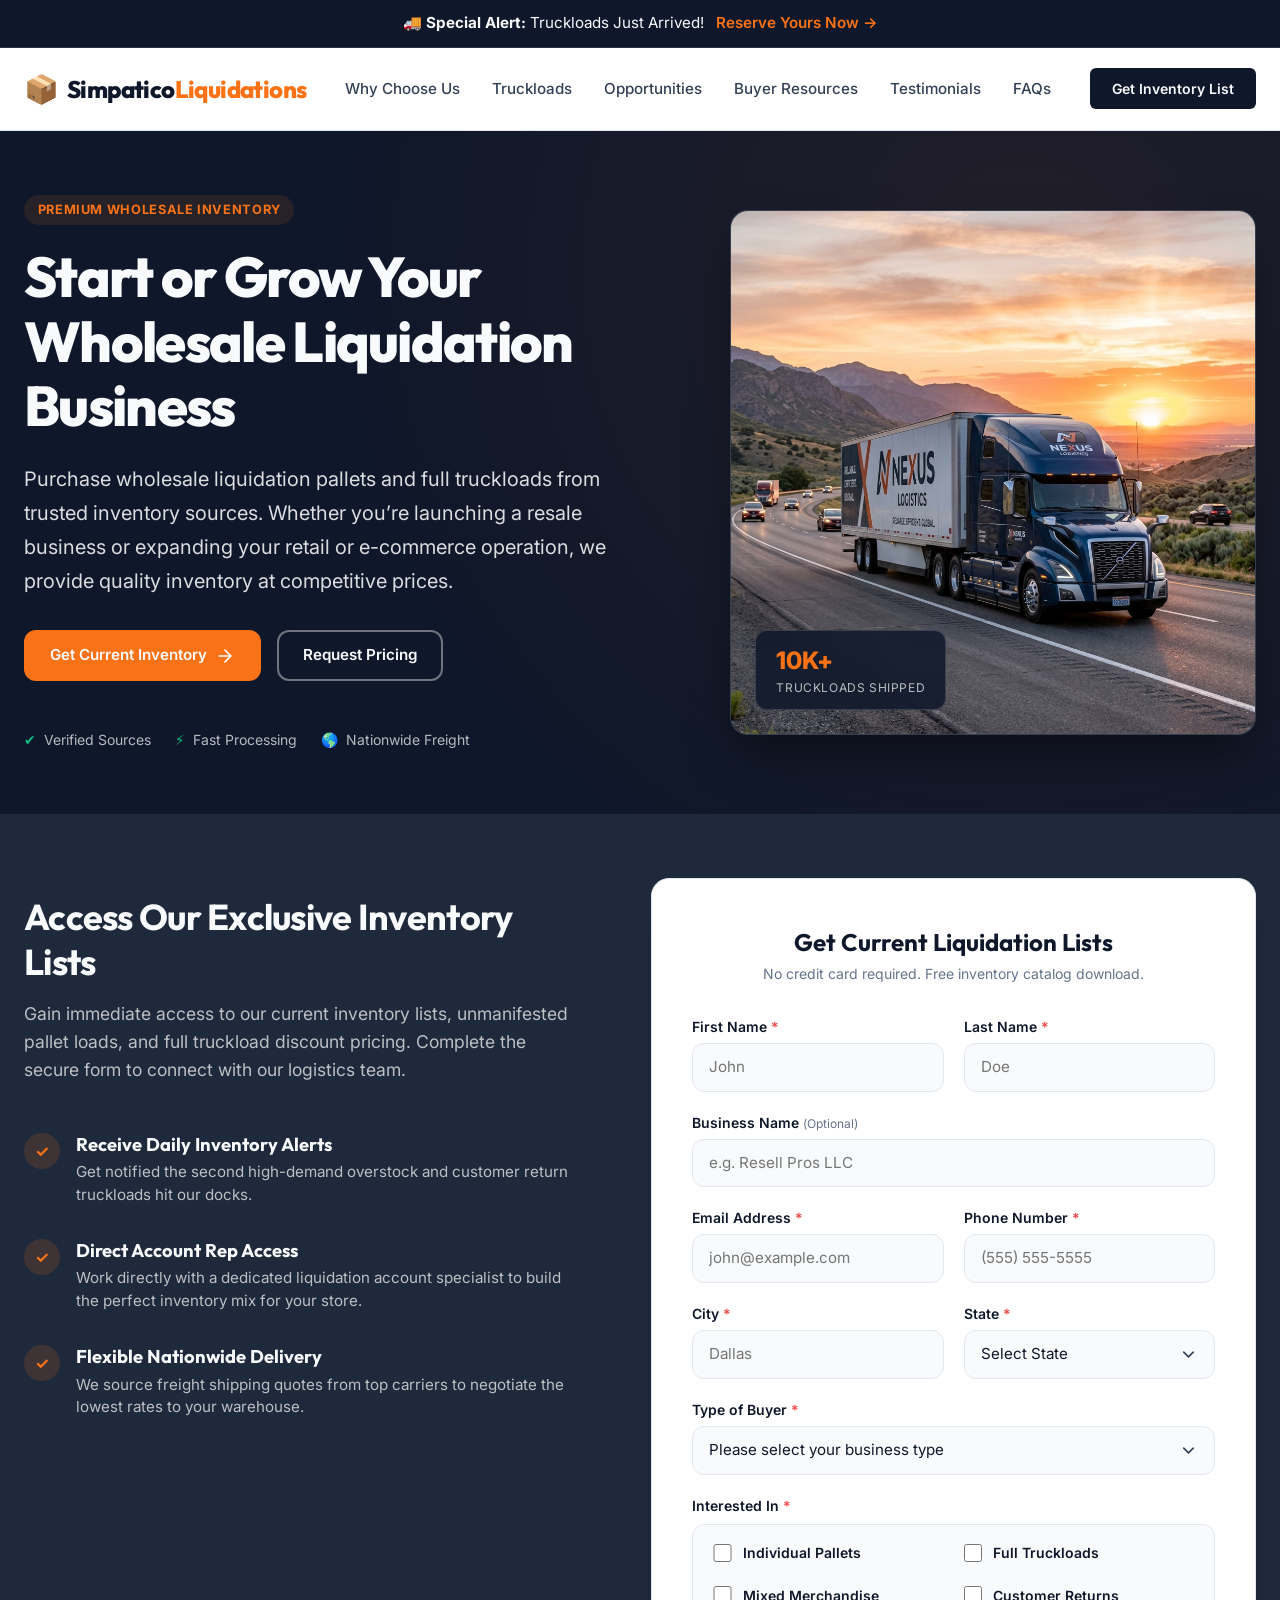
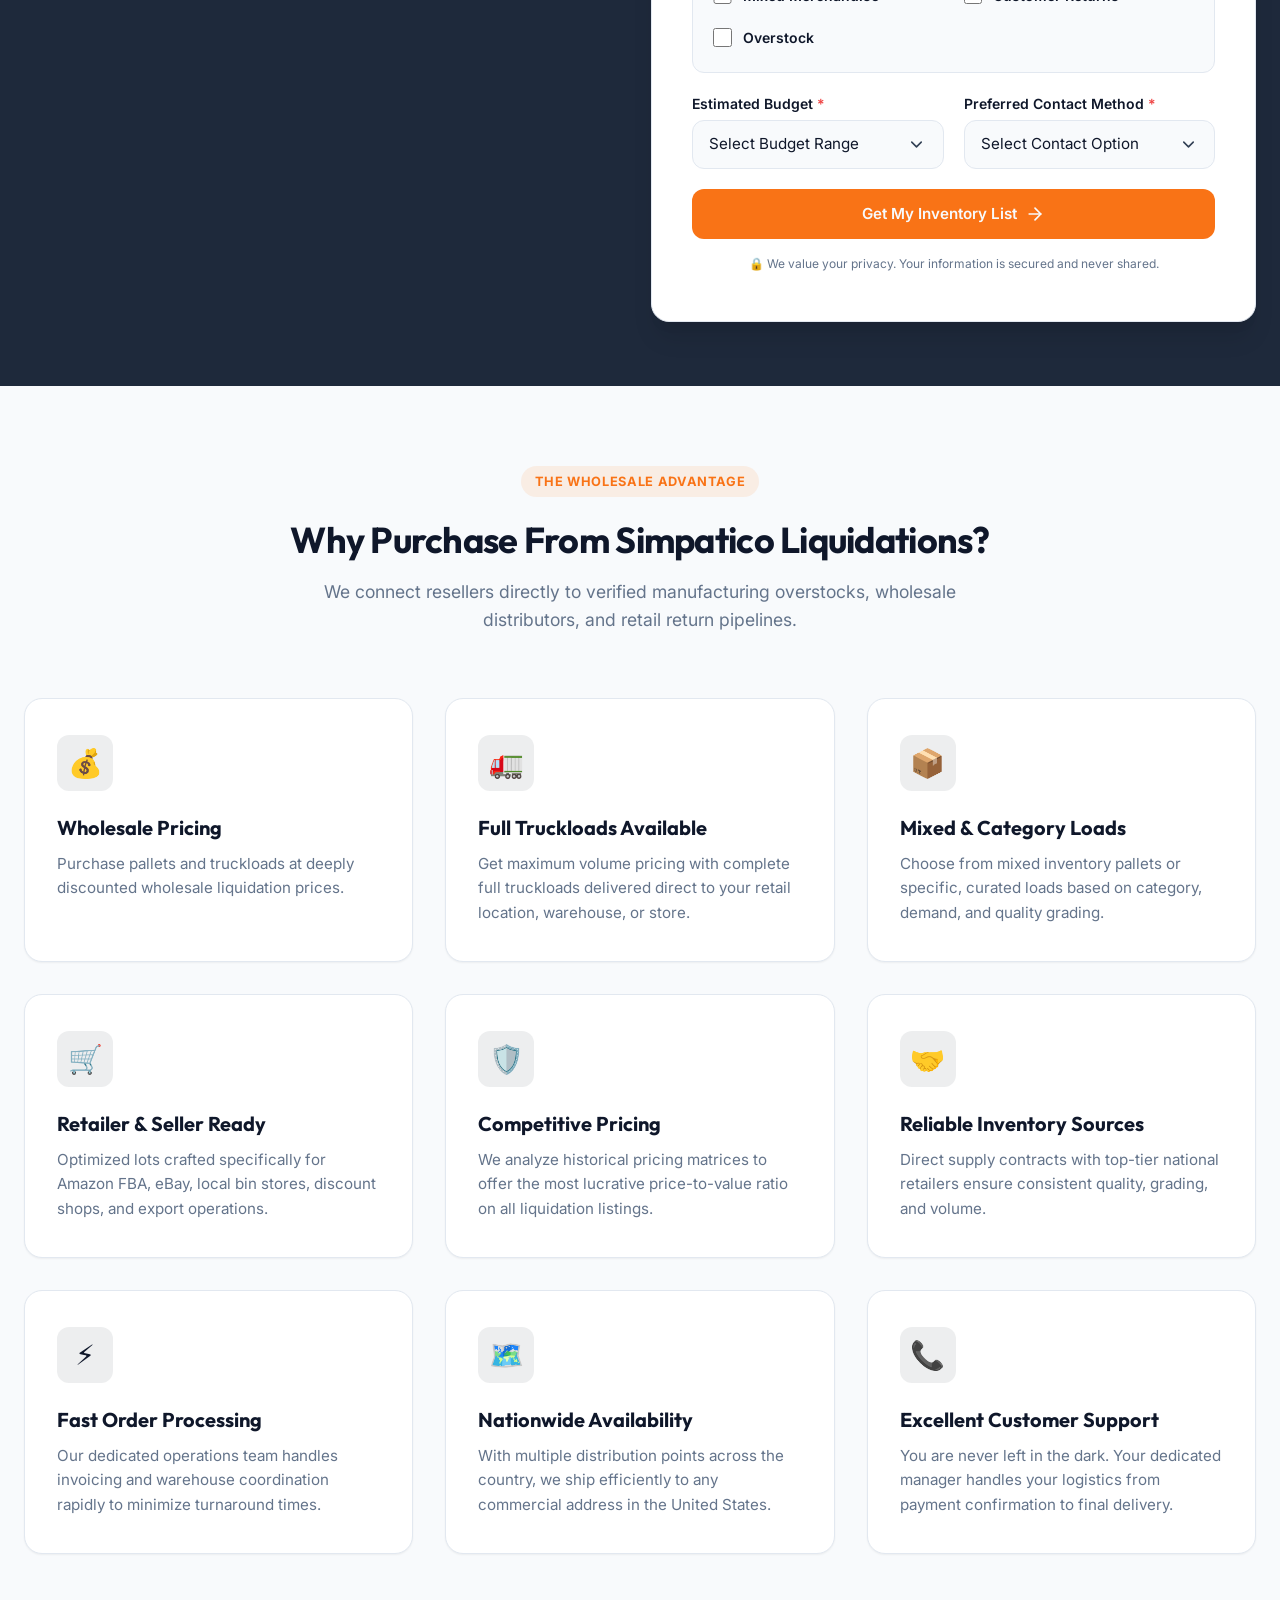
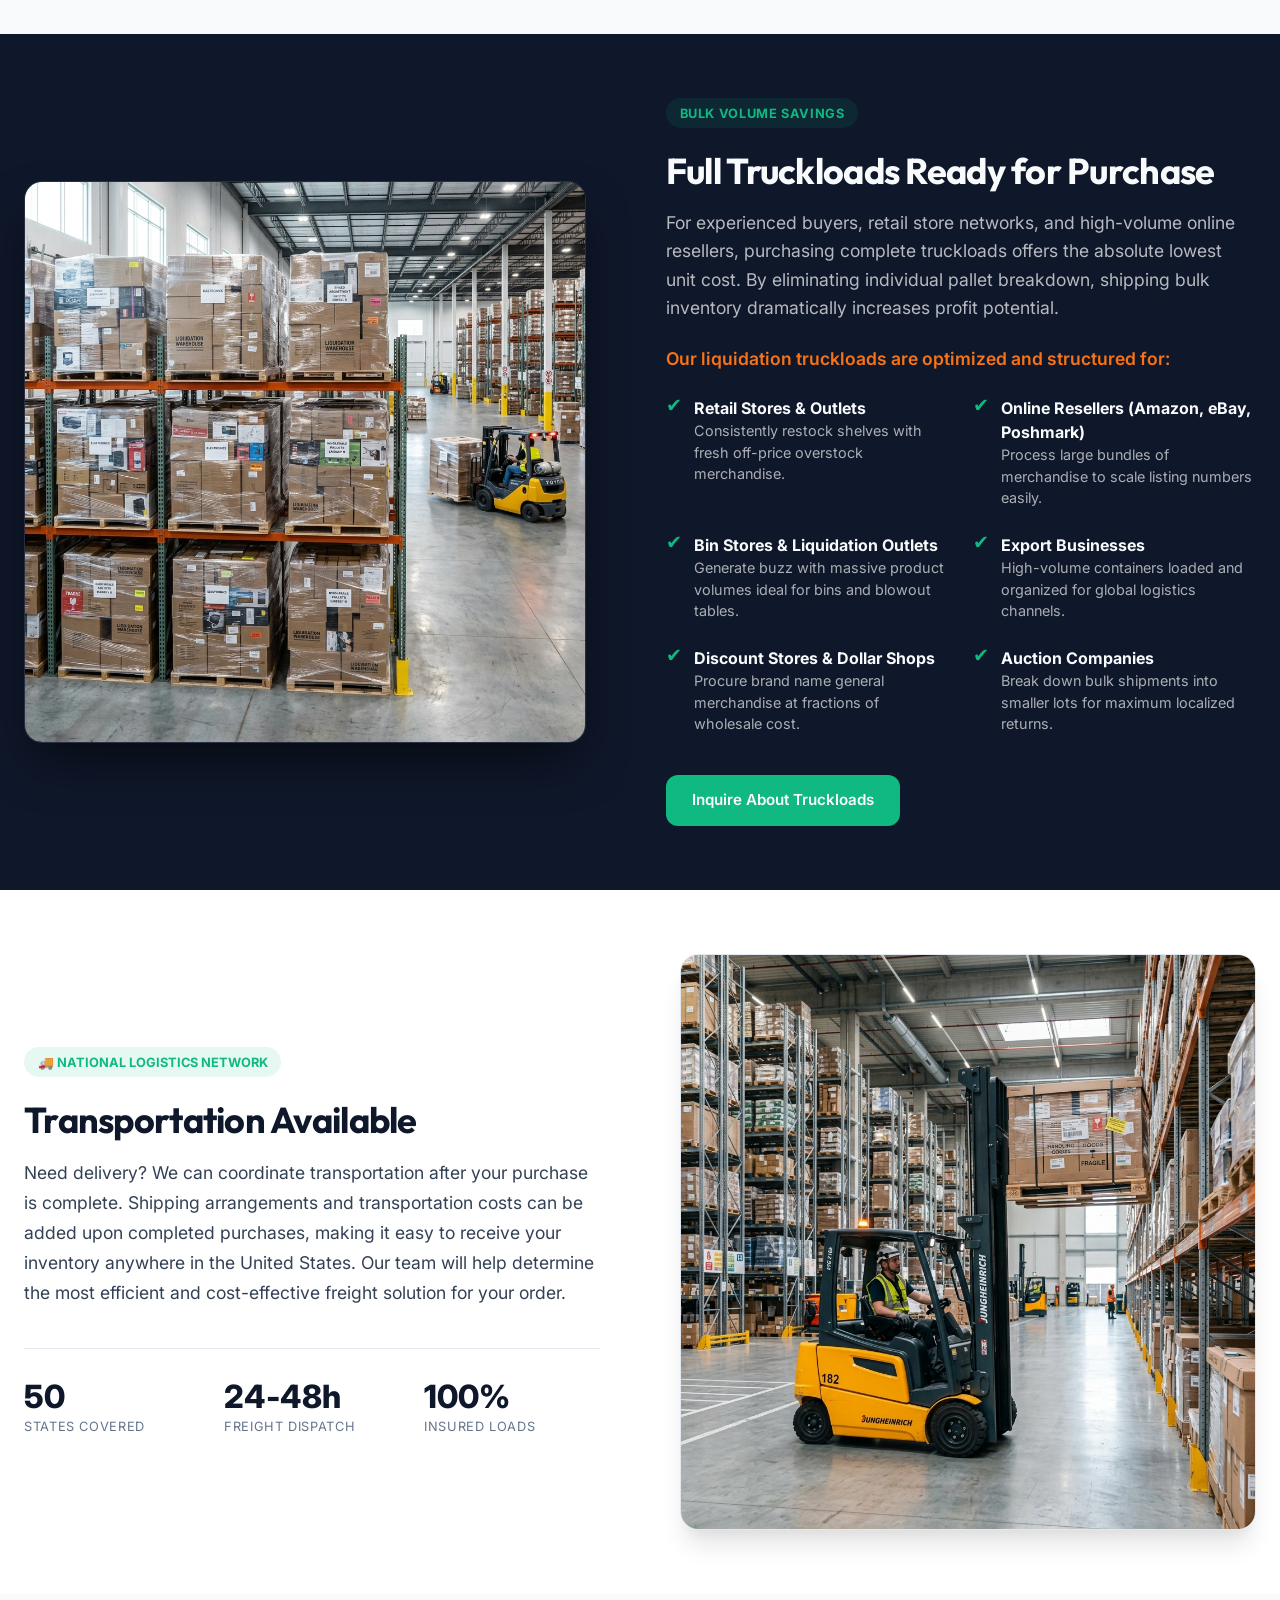
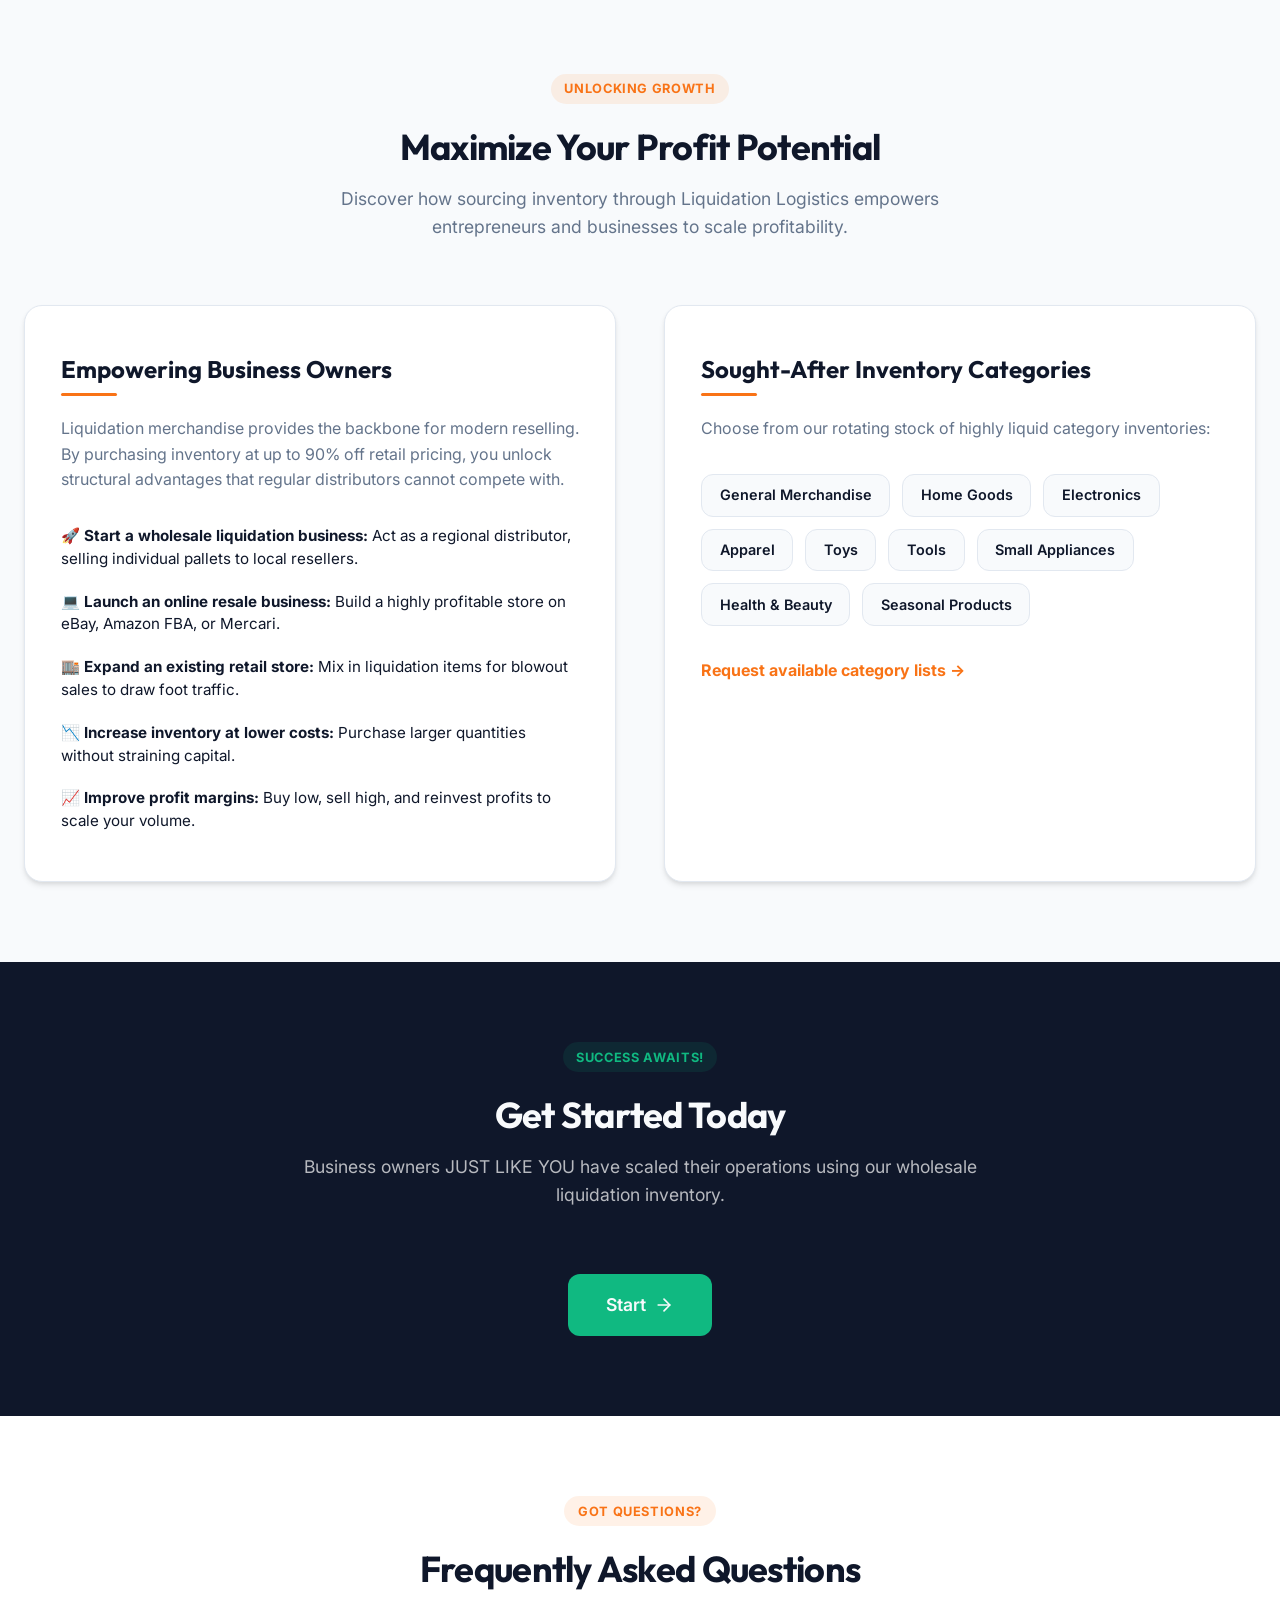
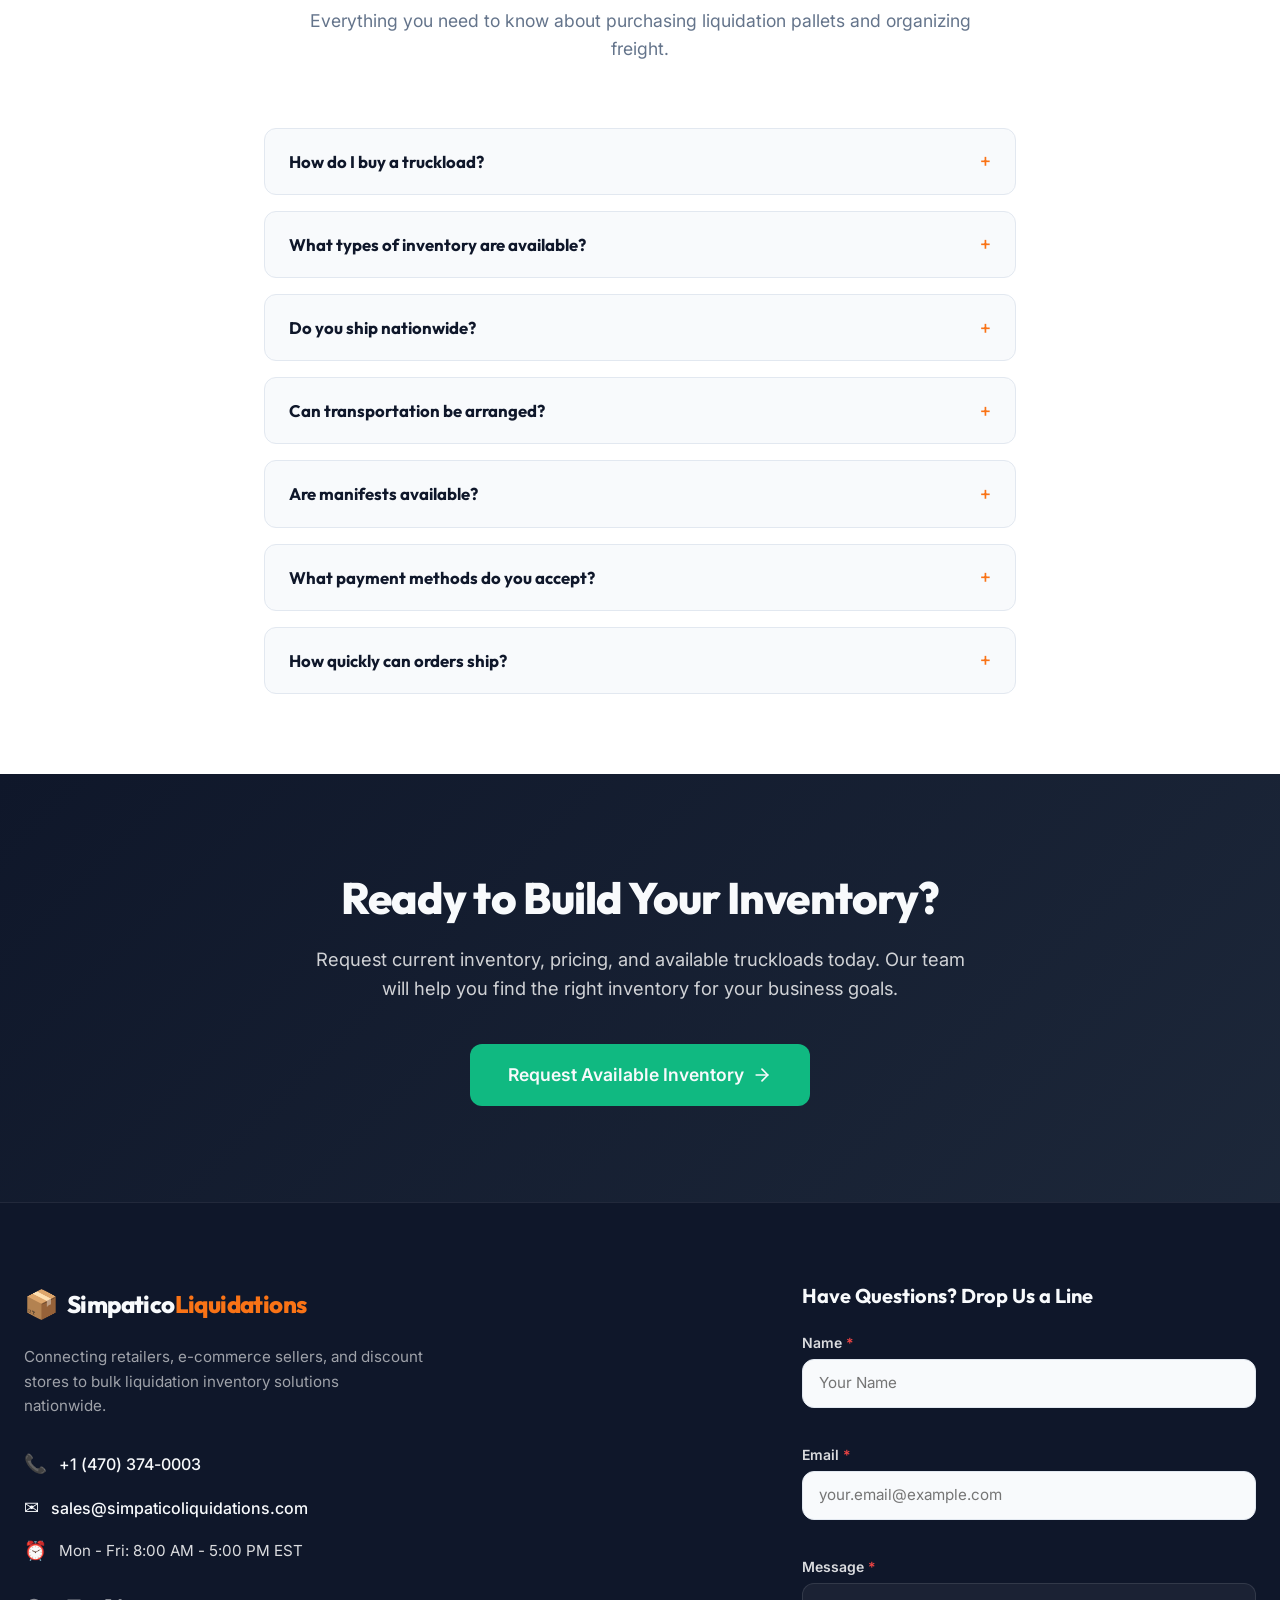
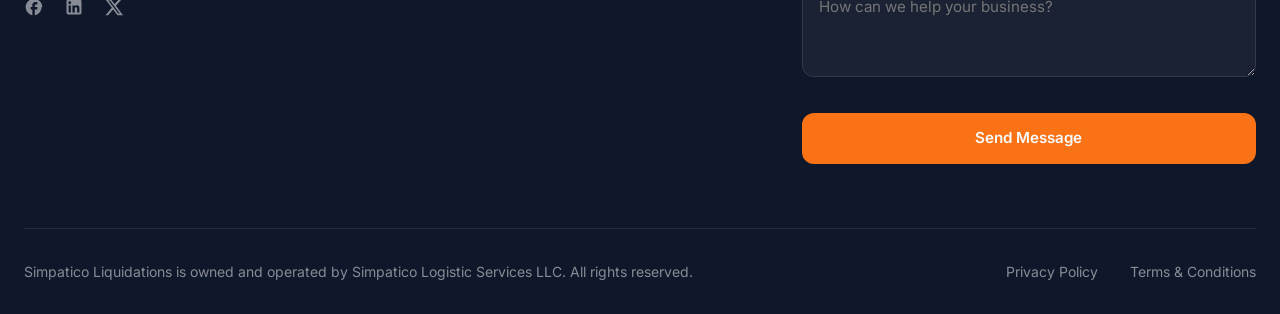
==== commit f43f2f62: "phase 22: build organic SEO content engine" ====
--- a/src/main/resources/static/index.html
+++ b/src/main/resources/static/index.html
@@ -3,20 +3,57 @@
 <head>
   <meta charset="UTF-8">
   <meta name="viewport" content="width=device-width, initial-scale=1.0">
-  <title>Start or Grow Your Wholesale Liquidation Business | Wholesale Liquidation Pallets & Truckloads</title>
+  <title>Start or Grow Your Wholesale Liquidation Business | Simpatico Liquidations</title>
   
   <!-- SEO Meta Tags -->
   <meta name="description" content="Purchase wholesale liquidation pallets and full truckloads from trusted inventory sources. Find e-commerce inventory, retail liquidation, overstock, and customer returns at competitive prices.">
   <meta name="keywords" content="wholesale liquidation, liquidation pallets, wholesale pallets, liquidation truckloads, wholesale inventory, buy liquidation pallets, liquidation business, truckloads for sale, wholesale merchandise, reseller inventory, pallet liquidation, e-commerce inventory, retail liquidation, discount merchandise, overstock inventory">
-  <meta name="author" content="Liquidation Logistics Inc.">
+  <meta name="author" content="Simpatico Logistic Services LLC">
   <meta name="robots" content="index, follow">
+  <meta name="google-site-verification" content="GSC_VERIFICATION_TOKEN">
+
+  <!-- Canonical URL -->
+  <link rel="canonical" href="https://simpaticoliquidations.com/">
   
   <!-- Open Graph / Facebook -->
   <meta property="og:type" content="website">
-  <meta property="og:title" content="Wholesale Liquidation Pallets & Full Truckloads | Liquidation Logistics">
+  <meta property="og:url" content="https://simpaticoliquidations.com/">
+  <meta property="og:title" content="Wholesale Liquidation Pallets & Full Truckloads | Simpatico Liquidations">
   <meta property="og:description" content="Start or grow your resale business. Buy wholesale liquidation pallets and full truckloads from trusted inventory sources at competitive prices.">
-  <meta property="og:image" content="assets/warehouse-pallets.png">
+  <meta property="og:image" content="https://simpaticoliquidations.com/assets/warehouse-pallets.png">
+
+  <!-- Twitter / X -->
+  <meta name="twitter:card" content="summary_large_image">
+  <meta name="twitter:url" content="https://simpaticoliquidations.com/">
+  <meta name="twitter:title" content="Wholesale Liquidation Pallets & Full Truckloads | Simpatico Liquidations">
+  <meta name="twitter:description" content="Start or grow your resale business. Buy wholesale liquidation pallets and full truckloads from trusted inventory sources at competitive prices.">
+  <meta name="twitter:image" content="https://simpaticoliquidations.com/assets/warehouse-pallets.png">
   
+  <!-- Structured Data (JSON-LD) -->
+  <script type="application/ld+json">
+  {
+    "@context": "https://schema.org",
+    "@type": "Organization",
+    "name": "Simpatico Liquidations",
+    "url": "https://simpaticoliquidations.com",
+    "logo": "https://simpaticoliquidations.com/assets/warehouse-pallets.png",
+    "contactPoint": {
+      "@type": "ContactPoint",
+      "telephone": "+1-470-374-0003",
+      "contactType": "sales",
+      "email": "sales@simpaticoliquidations.com"
+    }
+  }
+  </script>
+  <script type="application/ld+json">
+  {
+    "@context": "https://schema.org",
+    "@type": "WebSite",
+    "name": "Simpatico Liquidations",
+    "url": "https://simpaticoliquidations.com"
+  }
+  </script>
+
   <!-- Google Fonts -->
   <link rel="preconnect" href="https://fonts.googleapis.com">
   <link rel="preconnect" href="https://fonts.gstatic.com" crossorigin>
@@ -48,6 +85,7 @@
           <li><a href="#why-us-section" class="nav-link">Why Choose Us</a></li>
           <li><a href="#truckloads-section" class="nav-link">Truckloads</a></li>
           <li><a href="#opportunity-section" class="nav-link">Opportunities</a></li>
+          <li><a href="/resources/" class="nav-link">Buyer Resources</a></li>
           <li><a href="#testimonials-section" class="nav-link">Testimonials</a></li>
           <li><a href="#faq-section" class="nav-link">FAQs</a></li>
         </ul>
@@ -693,6 +731,7 @@
     </div>
   </div>
 
+  <script src="js/analytics.js"></script>
   <script src="js/app.js"></script>
 </body>
 </html>
--- a/src/main/resources/static/styles/main.css
+++ b/src/main/resources/static/styles/main.css
@@ -1274,3 +1274,355 @@
     grid-template-columns: repeat(2, 1fr);
   }
 }
+
+/* ==========================================================================
+   Phase 22 — Resource Center & Calculator Utilities
+   ========================================================================== */
+
+/* Breadcrumbs Component */
+.breadcrumb-nav {
+  padding: 1rem 0;
+  font-size: 0.875rem;
+  color: var(--color-text-muted);
+}
+.breadcrumb-list {
+  display: flex;
+  flex-wrap: wrap;
+  align-items: center;
+  gap: 0.5rem;
+  list-style: none;
+  padding: 0;
+  margin: 0;
+}
+.breadcrumb-item a {
+  color: var(--color-secondary);
+  text-decoration: none;
+  transition: color var(--transition-fast);
+}
+.breadcrumb-item a:hover {
+  color: var(--color-accent);
+  text-decoration: underline;
+}
+.breadcrumb-separator {
+  color: #94a3b8;
+}
+.breadcrumb-item.active {
+  color: var(--color-text-dark);
+  font-weight: 600;
+}
+
+/* Resource Center Hero Section */
+.resource-hero {
+  background: linear-gradient(135deg, var(--color-primary-dark) 0%, var(--color-primary) 100%);
+  color: var(--color-bg-white);
+  padding: 4rem 1.5rem;
+  text-align: center;
+  position: relative;
+  overflow: hidden;
+}
+.resource-hero-container {
+  max-width: 900px;
+  margin: 0 auto;
+}
+.resource-hero h1 {
+  font-size: 2.5rem;
+  margin-bottom: 1rem;
+  color: #ffffff;
+}
+.resource-hero p {
+  font-size: 1.125rem;
+  color: #cbd5e1;
+  max-width: 750px;
+  margin: 0 auto 1.5rem auto;
+  line-height: 1.6;
+}
+.resource-badge {
+  display: inline-block;
+  background-color: rgba(249, 115, 22, 0.15);
+  color: var(--color-accent);
+  border: 1px solid rgba(249, 115, 22, 0.3);
+  padding: 0.35rem 0.85rem;
+  border-radius: var(--radius-full);
+  font-size: 0.8125rem;
+  font-weight: 600;
+  text-transform: uppercase;
+  letter-spacing: 0.05em;
+  margin-bottom: 1rem;
+}
+
+/* Resource Article Header & Layout */
+.article-header {
+  padding: 2.5rem 0 1.5rem 0;
+  border-bottom: 1px solid var(--color-border);
+  margin-bottom: 2.5rem;
+}
+.article-title {
+  font-size: 2.25rem;
+  color: var(--color-primary-dark);
+  margin-bottom: 1rem;
+  line-height: 1.25;
+}
+.article-meta {
+  display: flex;
+  flex-wrap: wrap;
+  align-items: center;
+  gap: 1.5rem;
+  font-size: 0.875rem;
+  color: var(--color-text-muted);
+}
+
+/* Resource Content Styling */
+.resource-content {
+  max-width: 820px;
+  margin: 0 auto;
+  font-size: 1.0625rem;
+  line-height: 1.75;
+  color: #334155;
+}
+.resource-content h2 {
+  font-size: 1.625rem;
+  color: var(--color-primary-dark);
+  margin: 2.5rem 0 1rem 0;
+  padding-bottom: 0.5rem;
+  border-bottom: 2px solid var(--color-bg-light);
+}
+.resource-content h3 {
+  font-size: 1.25rem;
+  color: var(--color-primary);
+  margin: 2rem 0 0.75rem 0;
+}
+.resource-content p {
+  margin-bottom: 1.25rem;
+}
+.resource-content ul, .resource-content ol {
+  margin-bottom: 1.5rem;
+  padding-left: 1.5rem;
+}
+.resource-content li {
+  margin-bottom: 0.5rem;
+}
+.resource-content strong {
+  color: var(--color-primary-dark);
+}
+
+/* Table of Contents Box */
+.toc-box {
+  background-color: var(--color-bg-light);
+  border: 1px solid var(--color-border);
+  border-left: 4px solid var(--color-accent);
+  border-radius: var(--radius-md);
+  padding: 1.5rem;
+  margin: 2rem 0;
+}
+.toc-title {
+  font-size: 1.125rem;
+  font-weight: 700;
+  color: var(--color-primary-dark);
+  margin-bottom: 0.75rem;
+}
+.toc-list {
+  list-style: none;
+  padding: 0;
+  margin: 0;
+}
+.toc-list li {
+  margin-bottom: 0.4rem;
+}
+.toc-list a {
+  color: var(--color-secondary);
+  text-decoration: none;
+  font-size: 0.9375rem;
+}
+.toc-list a:hover {
+  color: var(--color-accent);
+  text-decoration: underline;
+}
+
+/* Expert Callout Box */
+.expert-callout {
+  background-color: #f0f9ff;
+  border: 1px solid #bae6fd;
+  border-left: 4px solid #0284c7;
+  border-radius: var(--radius-md);
+  padding: 1.5rem;
+  margin: 2rem 0;
+}
+.callout-title {
+  font-weight: 700;
+  color: #0369a1;
+  margin-bottom: 0.5rem;
+}
+
+/* Contextual Lead Capture CTA Card */
+.content-cta-card {
+  background: linear-gradient(135deg, #0f172a 0%, #1e293b 100%);
+  color: #ffffff;
+  padding: 2.5rem;
+  border-radius: var(--radius-lg);
+  margin: 3rem 0;
+  box-shadow: var(--shadow-xl);
+  text-align: center;
+}
+.content-cta-card h3 {
+  font-size: 1.5rem;
+  color: #ffffff;
+  margin-bottom: 0.75rem;
+}
+.content-cta-card p {
+  color: #cbd5e1;
+  font-size: 1rem;
+  max-width: 600px;
+  margin: 0 auto 1.5rem auto;
+}
+.content-cta-card .btn-cta {
+  display: inline-block;
+  background-color: var(--color-accent);
+  color: #ffffff;
+  font-weight: 700;
+  padding: 0.875rem 2rem;
+  border-radius: var(--radius-md);
+  text-decoration: none;
+  transition: background-color var(--transition-fast), transform var(--transition-fast);
+}
+.content-cta-card .btn-cta:hover {
+  background-color: var(--color-accent-hover);
+  transform: translateY(-2px);
+}
+
+/* Resource Grid & Cards */
+.resource-grid {
+  display: grid;
+  grid-template-columns: 1fr;
+  gap: 2rem;
+  margin: 2rem 0;
+}
+.resource-card {
+  background-color: var(--color-bg-white);
+  border: 1px solid var(--color-border);
+  border-radius: var(--radius-lg);
+  overflow: hidden;
+  box-shadow: var(--shadow-md);
+  transition: transform var(--transition-normal), box-shadow var(--transition-normal);
+  display: flex;
+  flex-direction: column;
+}
+.resource-card:hover {
+  transform: translateY(-4px);
+  box-shadow: var(--shadow-xl);
+}
+.resource-card-body {
+  padding: 1.75rem;
+  display: flex;
+  flex-direction: column;
+  flex-grow: 1;
+}
+.resource-card-tag {
+  font-size: 0.75rem;
+  font-weight: 700;
+  text-transform: uppercase;
+  color: var(--color-accent);
+  letter-spacing: 0.05em;
+  margin-bottom: 0.5rem;
+}
+.resource-card-title {
+  font-size: 1.25rem;
+  color: var(--color-primary-dark);
+  margin-bottom: 0.75rem;
+  line-height: 1.35;
+}
+.resource-card-title a {
+  color: inherit;
+  text-decoration: none;
+}
+.resource-card-title a:hover {
+  color: var(--color-accent);
+}
+.resource-card-desc {
+  font-size: 0.9375rem;
+  color: var(--color-text-muted);
+  line-height: 1.6;
+  margin-bottom: 1.25rem;
+  flex-grow: 1;
+}
+.resource-card-link {
+  font-size: 0.875rem;
+  font-weight: 600;
+  color: var(--color-secondary);
+  text-decoration: none;
+  display: flex;
+  align-items: center;
+  gap: 0.35rem;
+}
+.resource-card-link:hover {
+  color: var(--color-accent);
+}
+
+/* Calculator Specific Styles */
+.calculator-container {
+  display: grid;
+  grid-template-columns: 1fr;
+  gap: 2.5rem;
+  margin: 2.5rem 0;
+}
+.calculator-card {
+  background-color: var(--color-bg-white);
+  border: 1px solid var(--color-border);
+  border-radius: var(--radius-lg);
+  padding: 2rem;
+  box-shadow: var(--shadow-lg);
+}
+.calculator-results-card {
+  background: linear-gradient(135deg, var(--color-primary-dark) 0%, var(--color-primary) 100%);
+  color: #ffffff;
+  border-radius: var(--radius-lg);
+  padding: 2rem;
+  box-shadow: var(--shadow-xl);
+}
+.results-grid {
+  display: grid;
+  grid-template-columns: repeat(2, 1fr);
+  gap: 1.5rem;
+  margin: 1.5rem 0;
+}
+.result-stat {
+  background-color: rgba(255, 255, 255, 0.08);
+  border: 1px solid rgba(255, 255, 255, 0.12);
+  padding: 1.25rem;
+  border-radius: var(--radius-md);
+}
+.result-stat-label {
+  font-size: 0.8125rem;
+  color: #94a3b8;
+  text-transform: uppercase;
+  letter-spacing: 0.05em;
+  margin-bottom: 0.35rem;
+}
+.result-stat-value {
+  font-size: 1.5rem;
+  font-weight: 700;
+  color: #ffffff;
+}
+.result-stat-value.highlight {
+  color: var(--color-accent);
+}
+.result-stat-value.green {
+  color: var(--color-success);
+}
+
+/* Media Queries for Resource Layouts */
+@media (min-width: 768px) {
+  .resource-hero h1 {
+    font-size: 3rem;
+  }
+  .resource-grid {
+    grid-template-columns: repeat(2, 1fr);
+  }
+  .calculator-container {
+    grid-template-columns: 1fr 1fr;
+  }
+}
+@media (min-width: 1024px) {
+  .resource-grid.three-col {
+    grid-template-columns: repeat(3, 1fr);
+  }
+}
